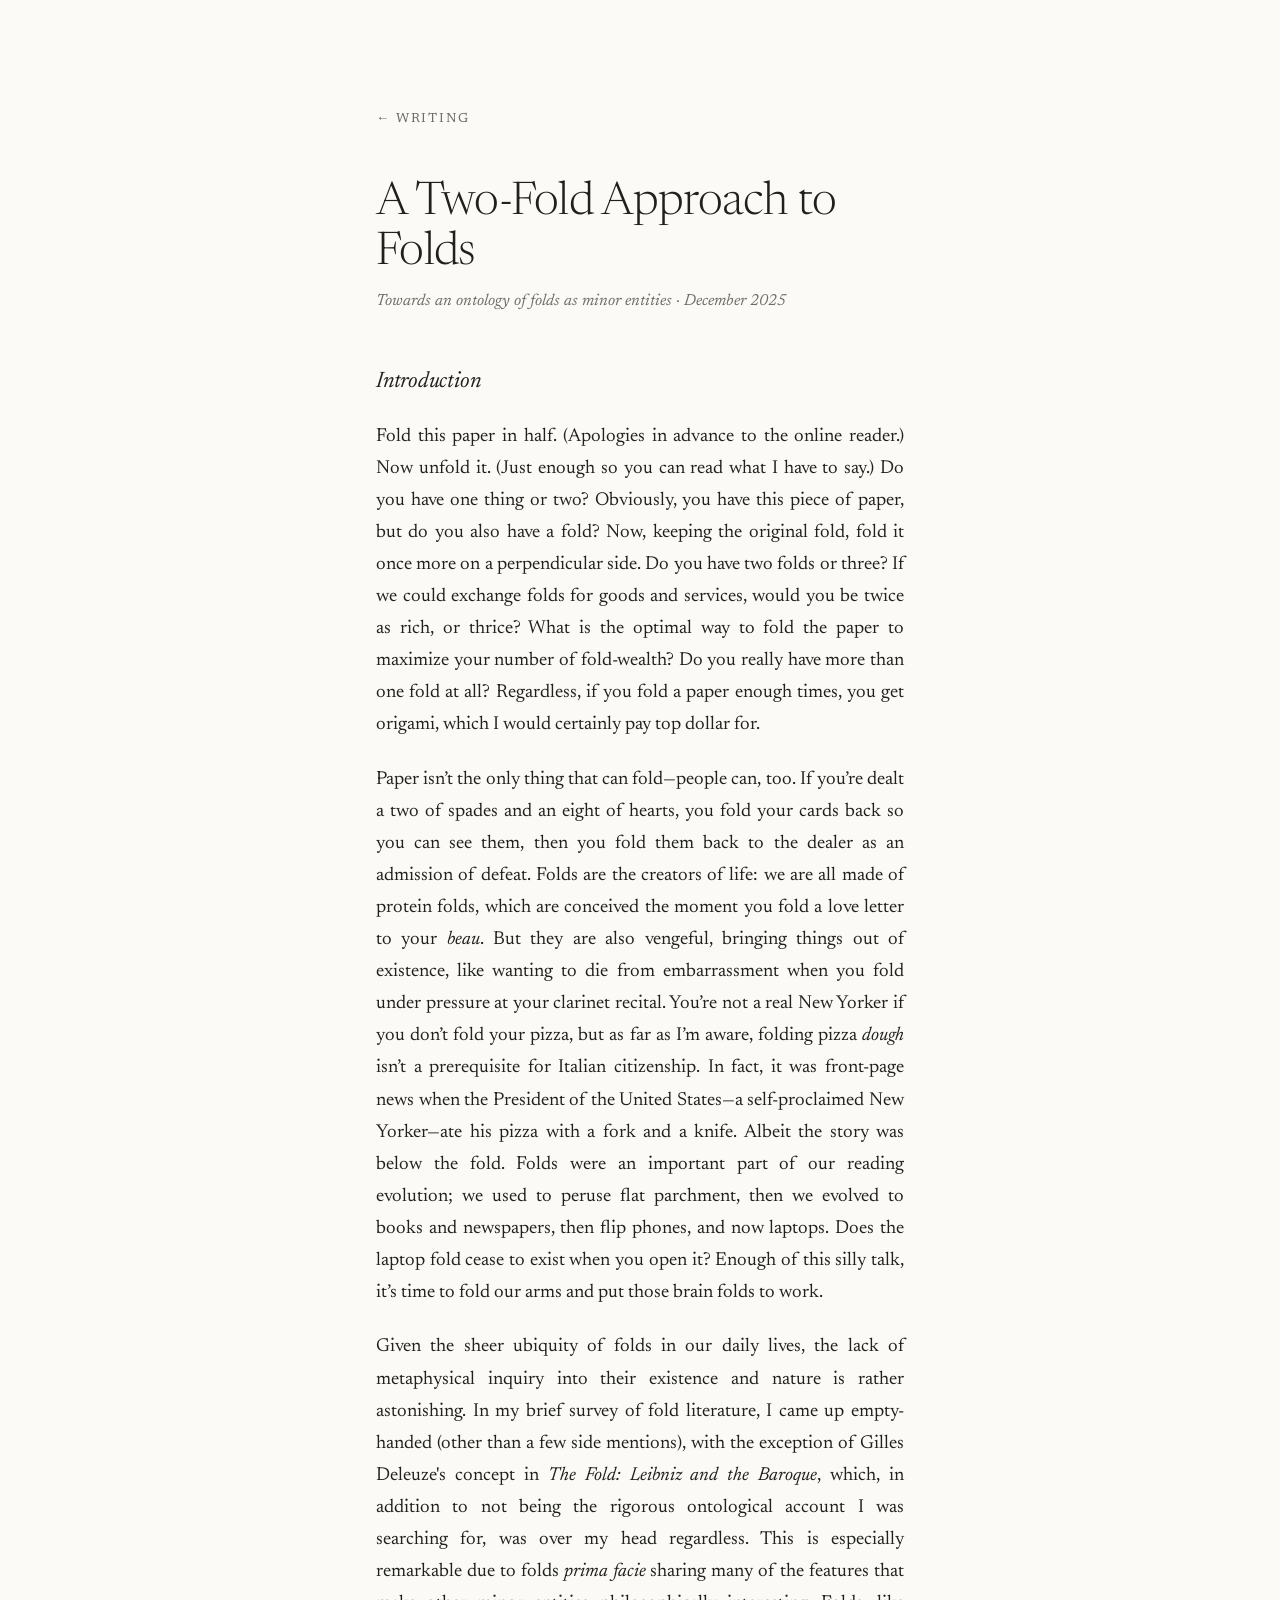
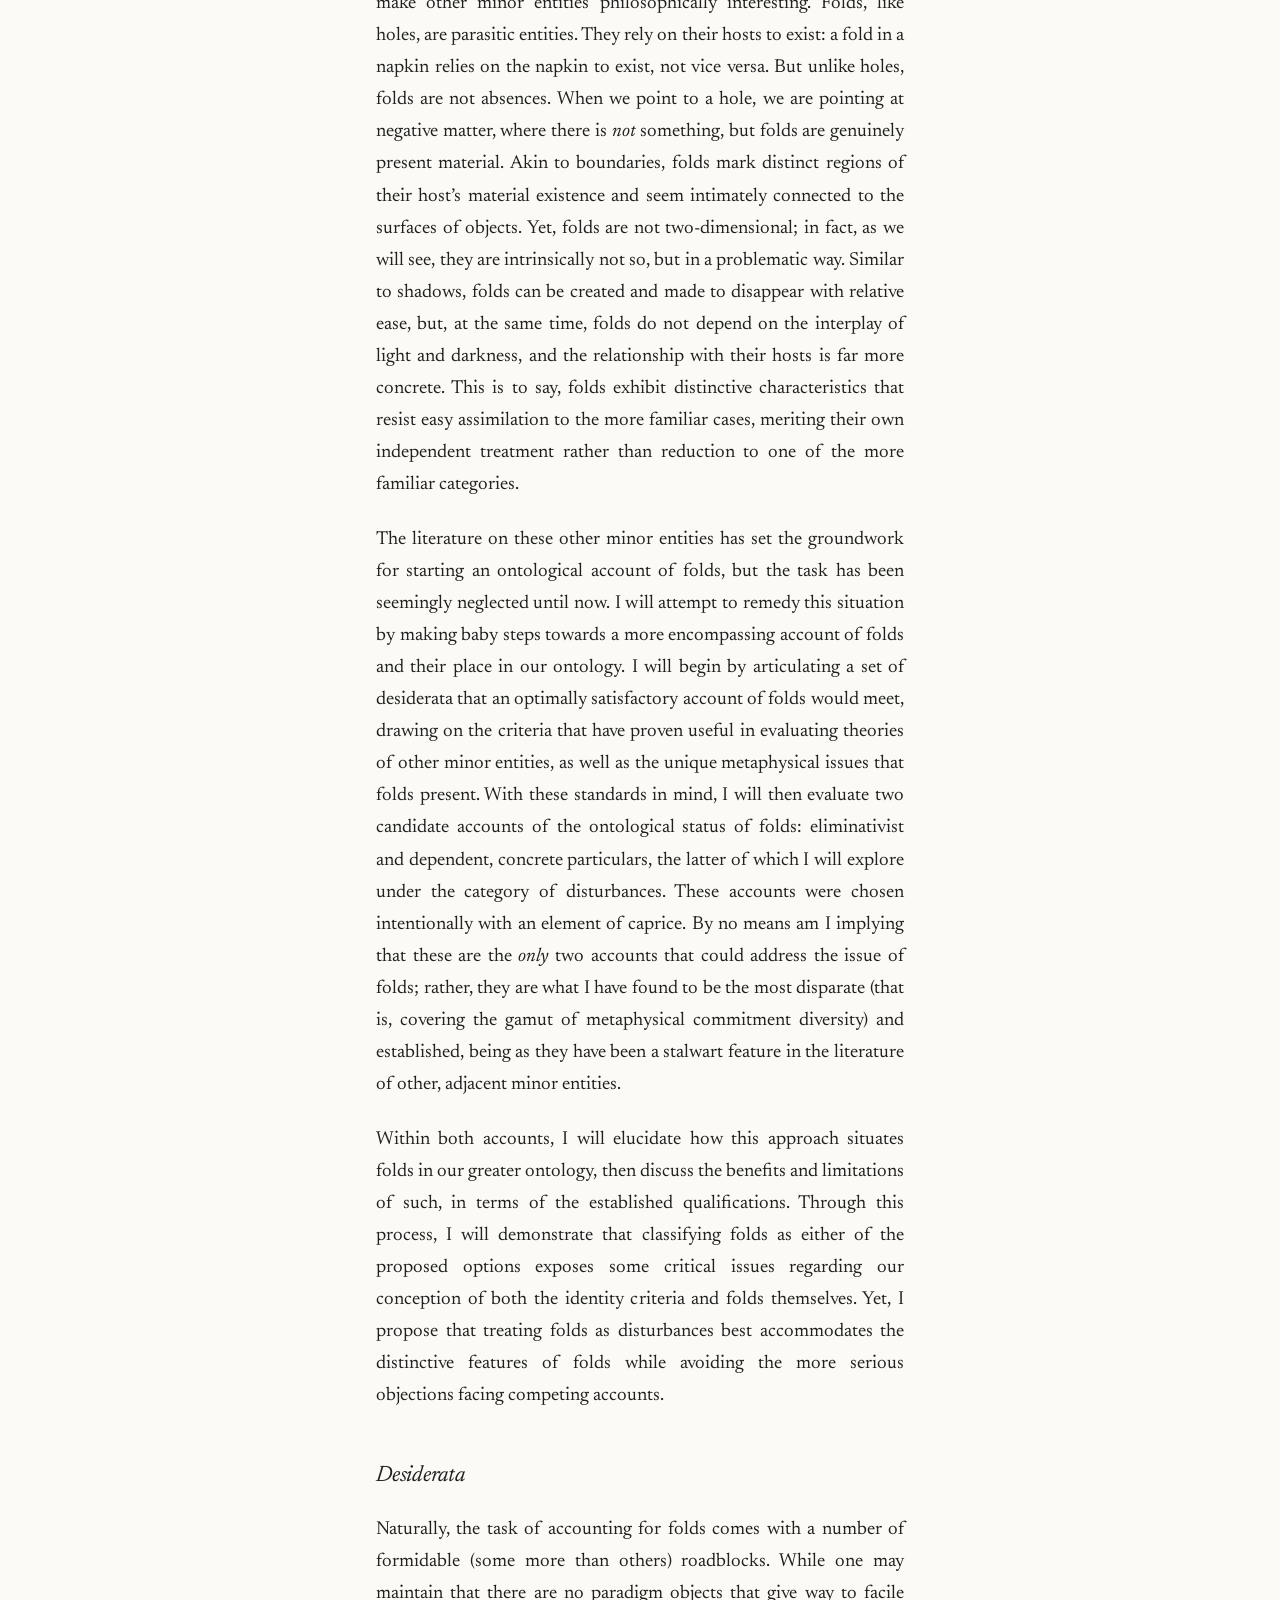
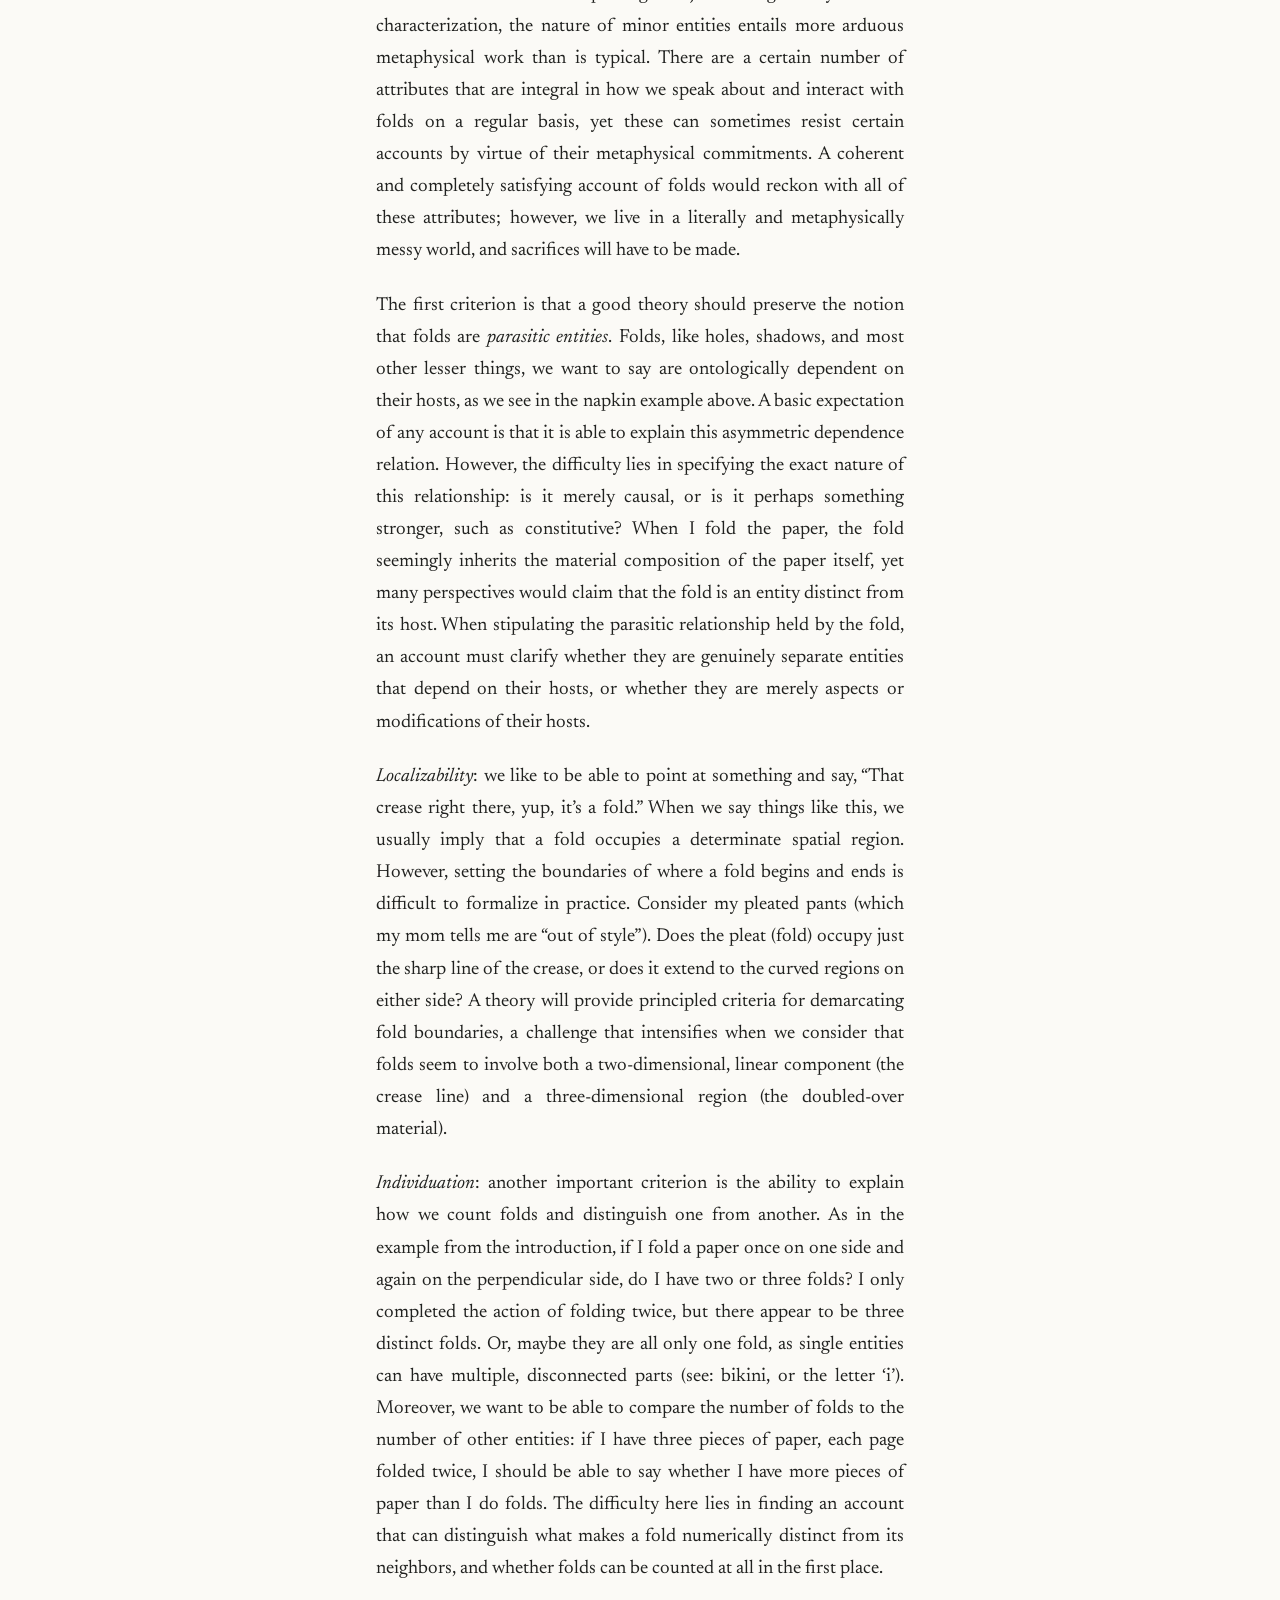
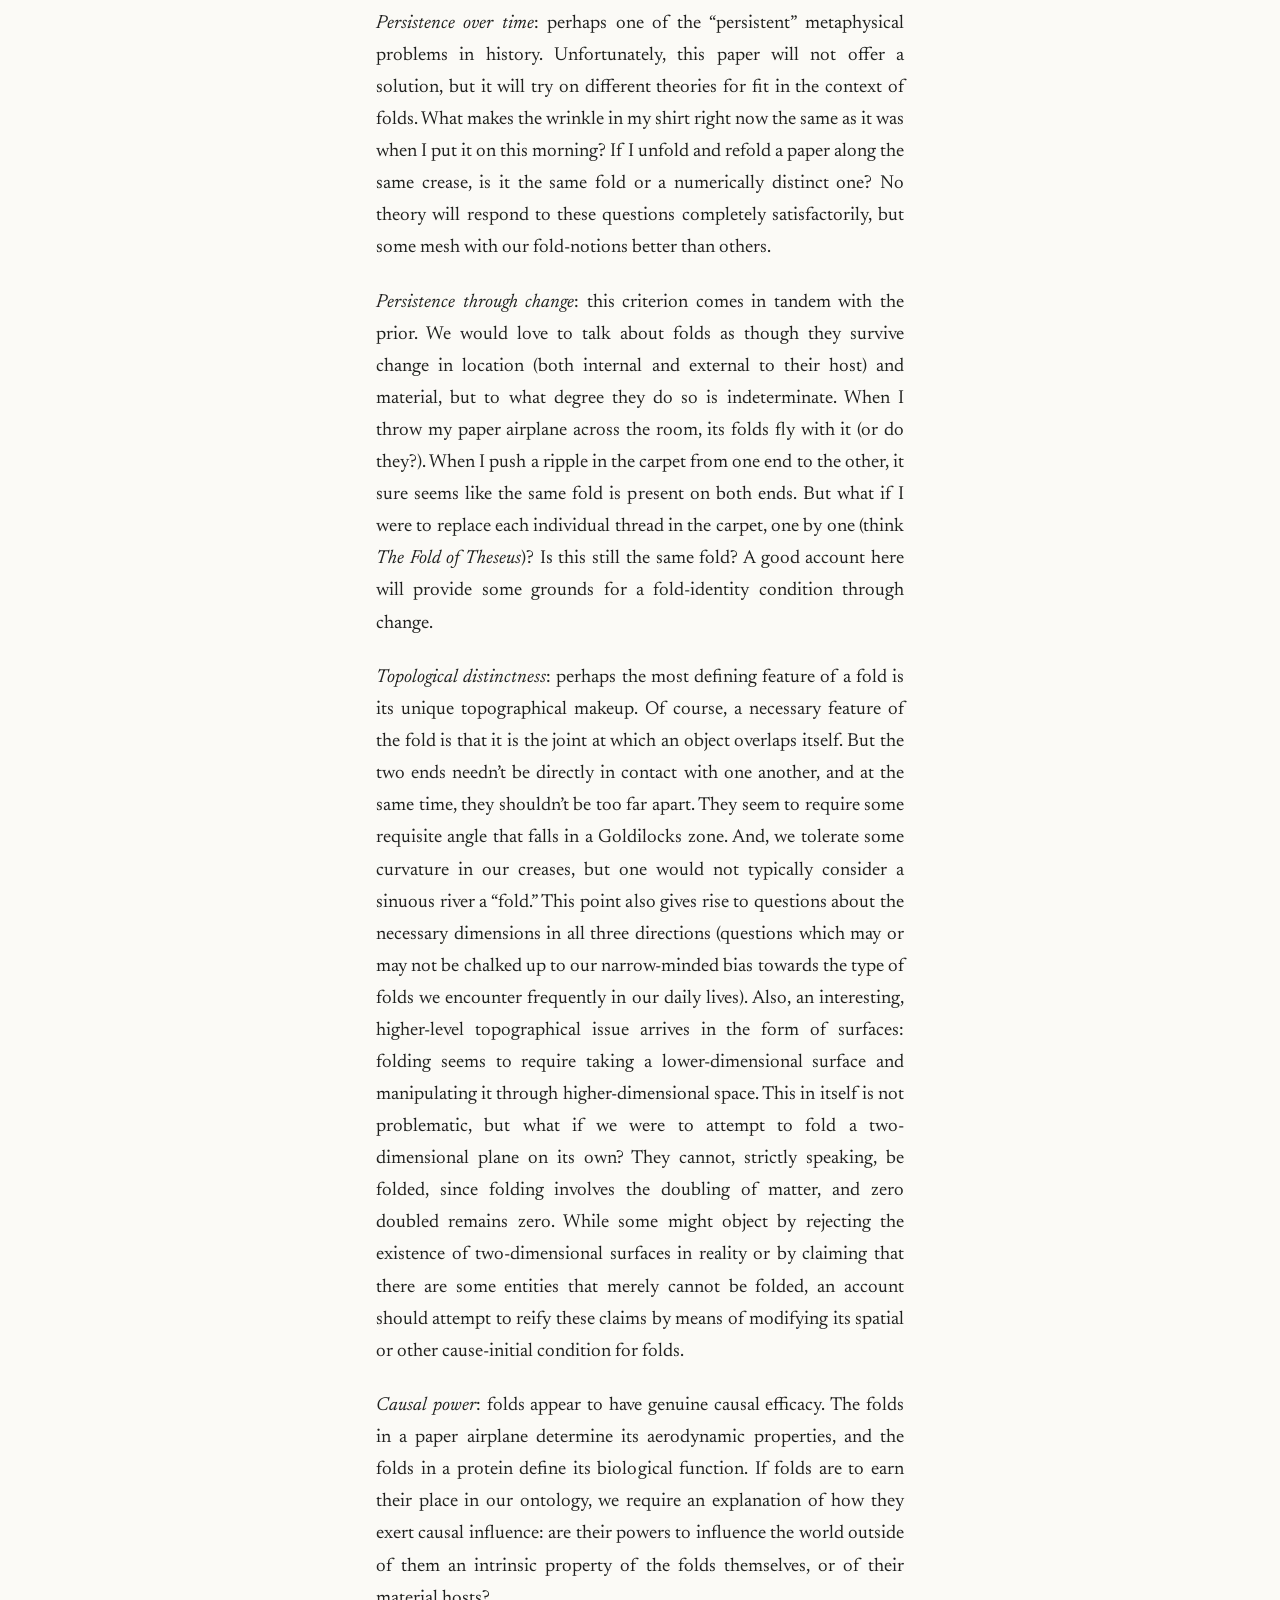
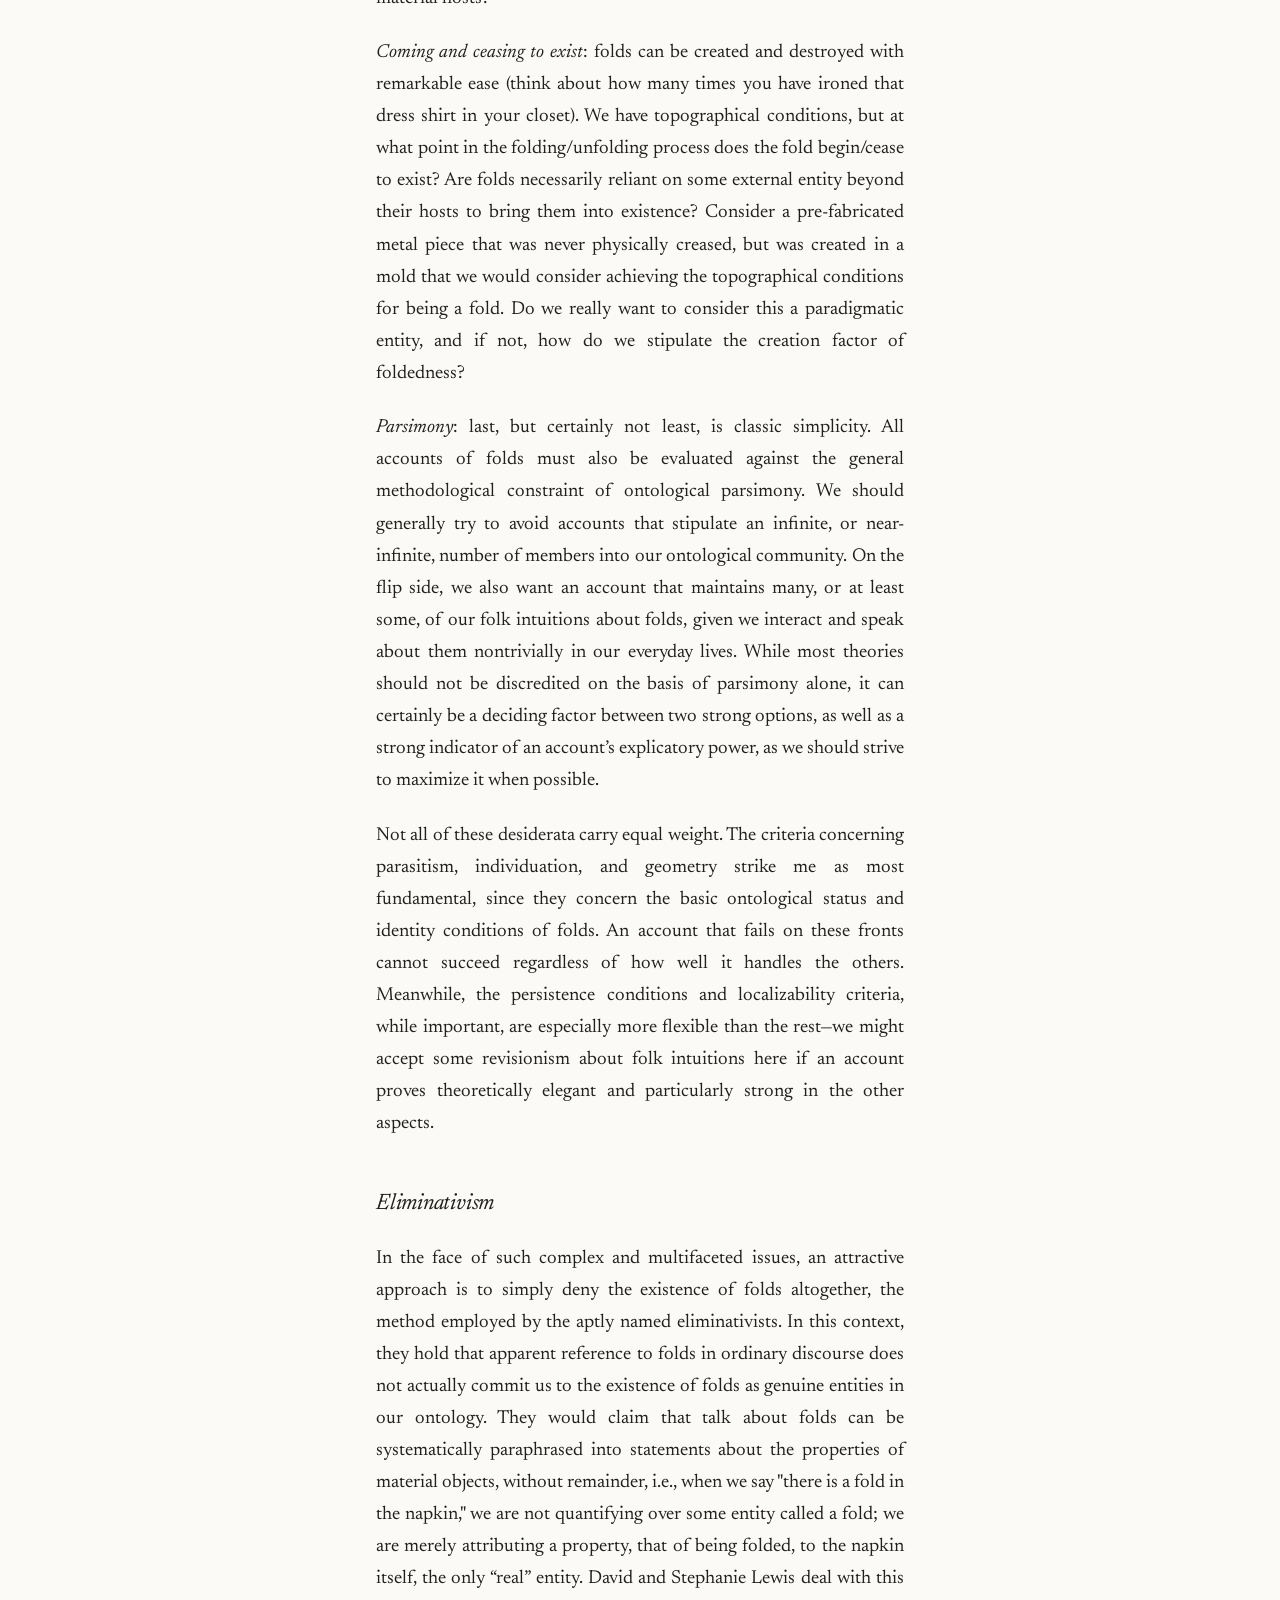
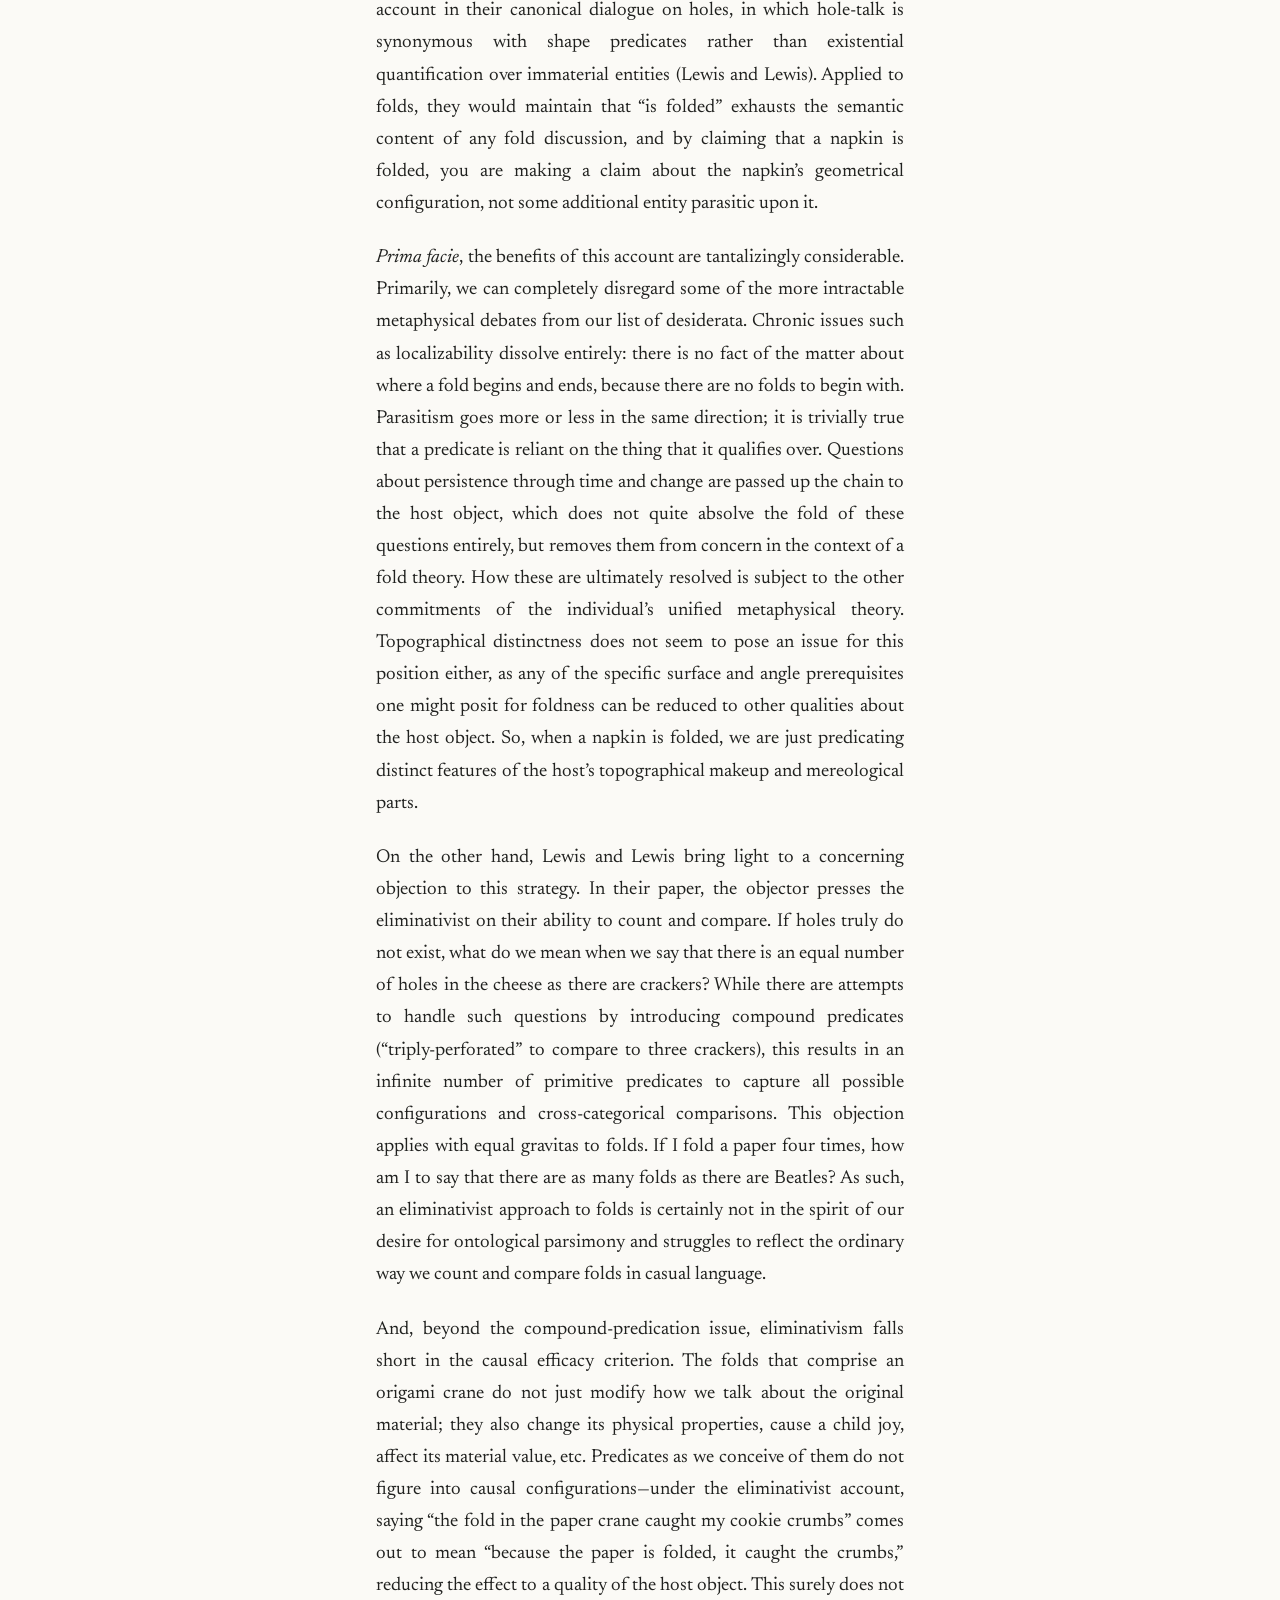
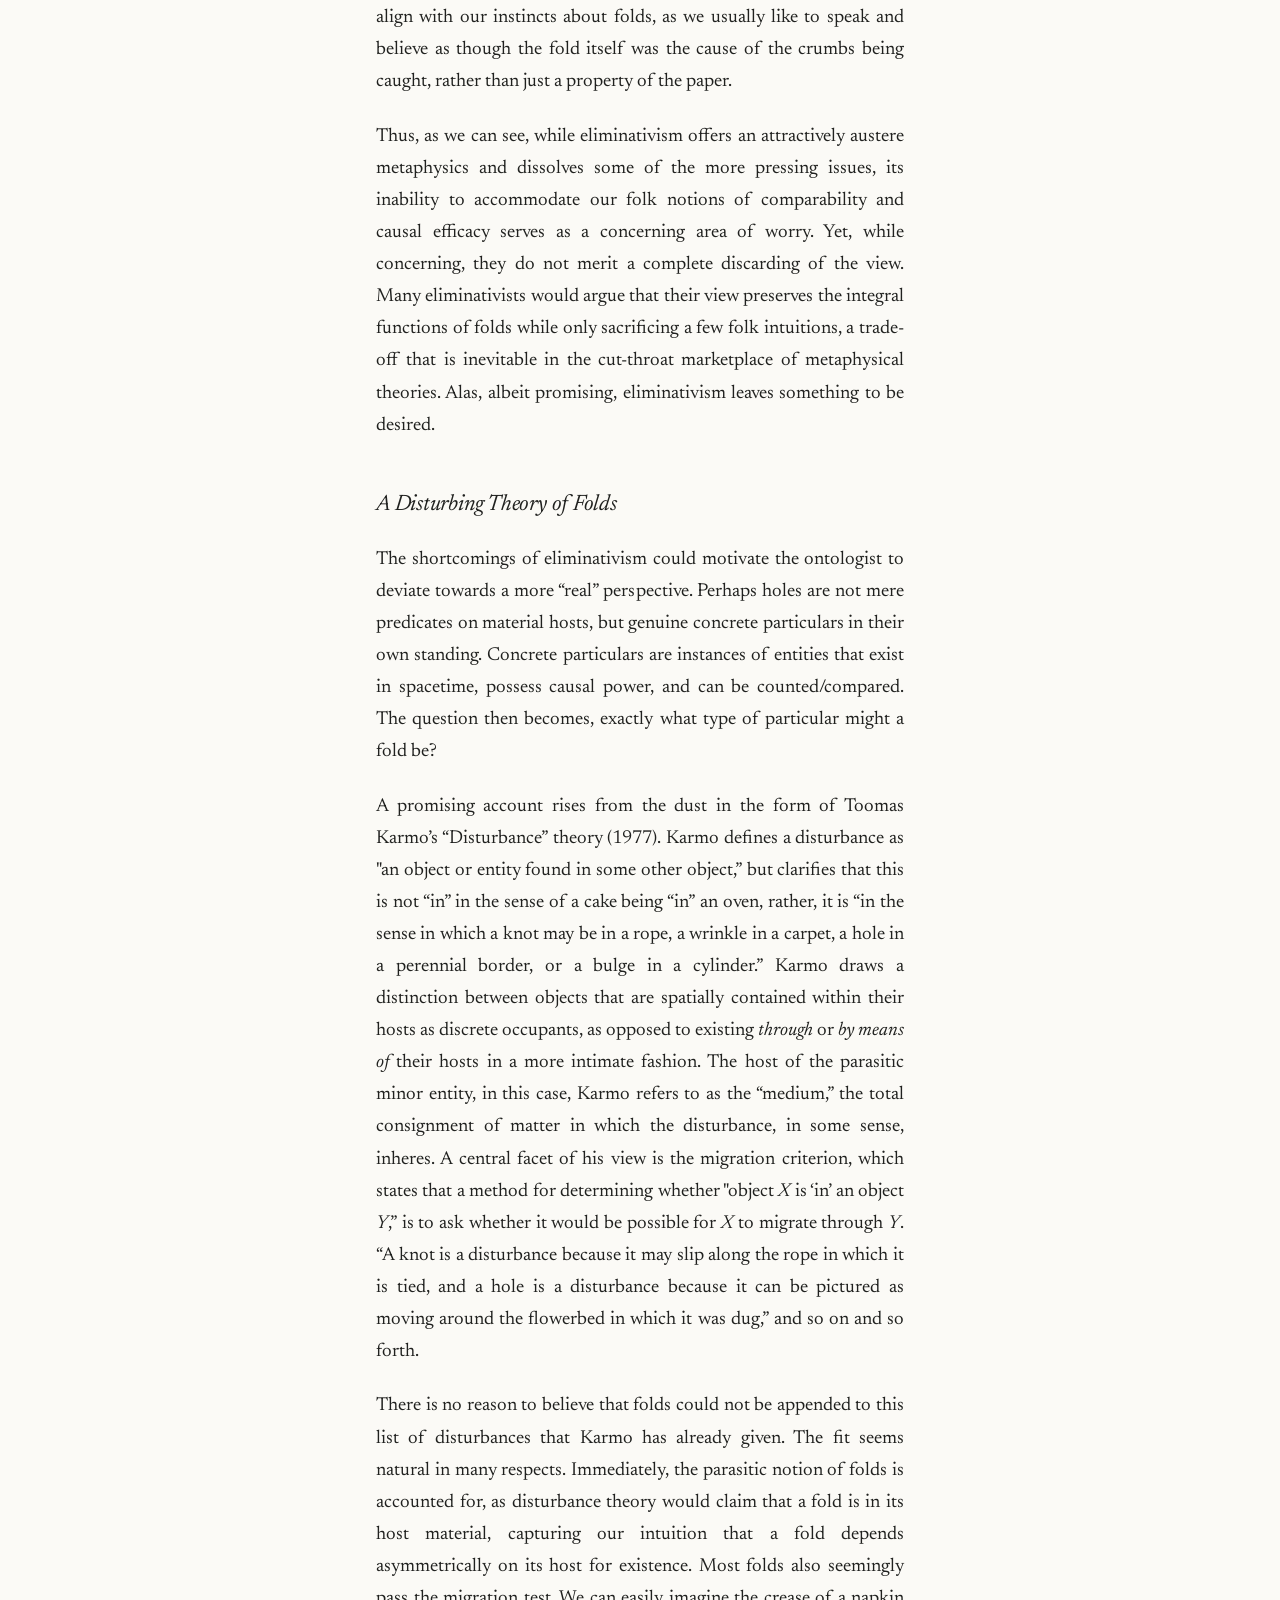
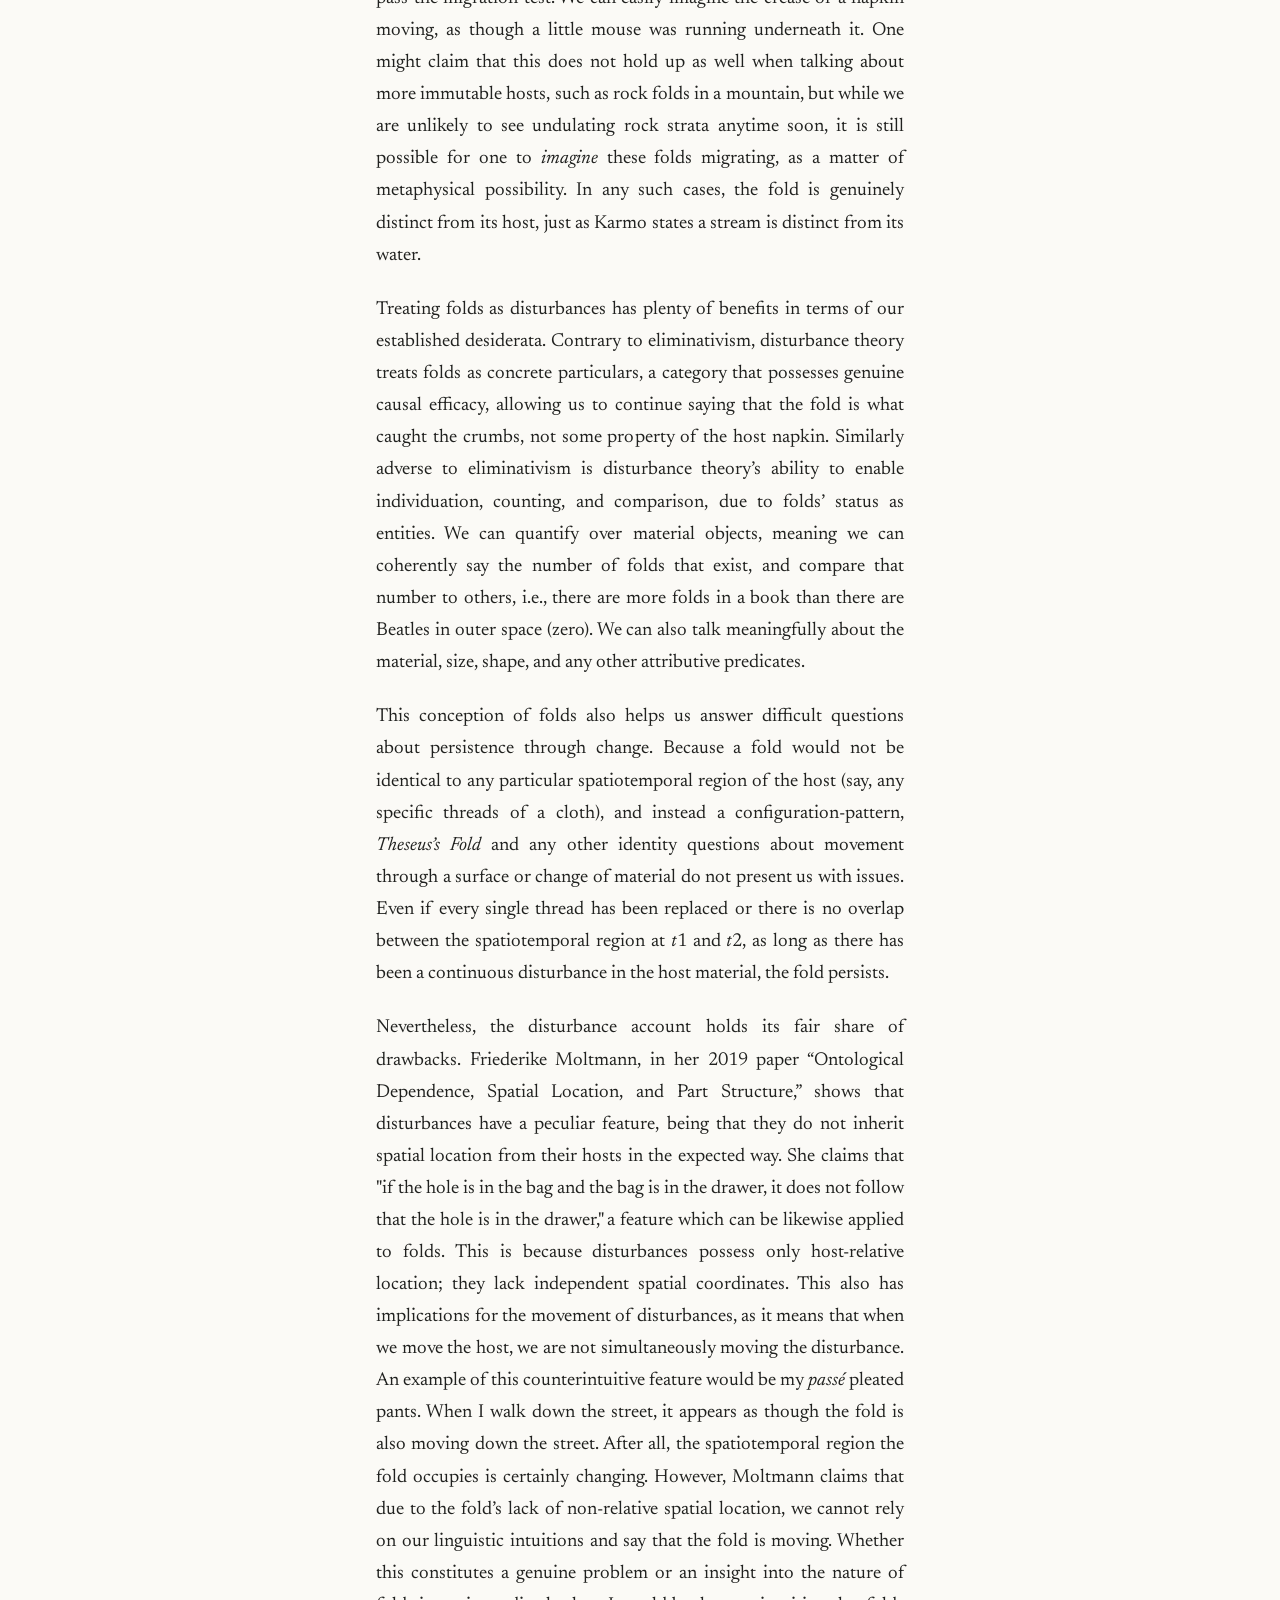
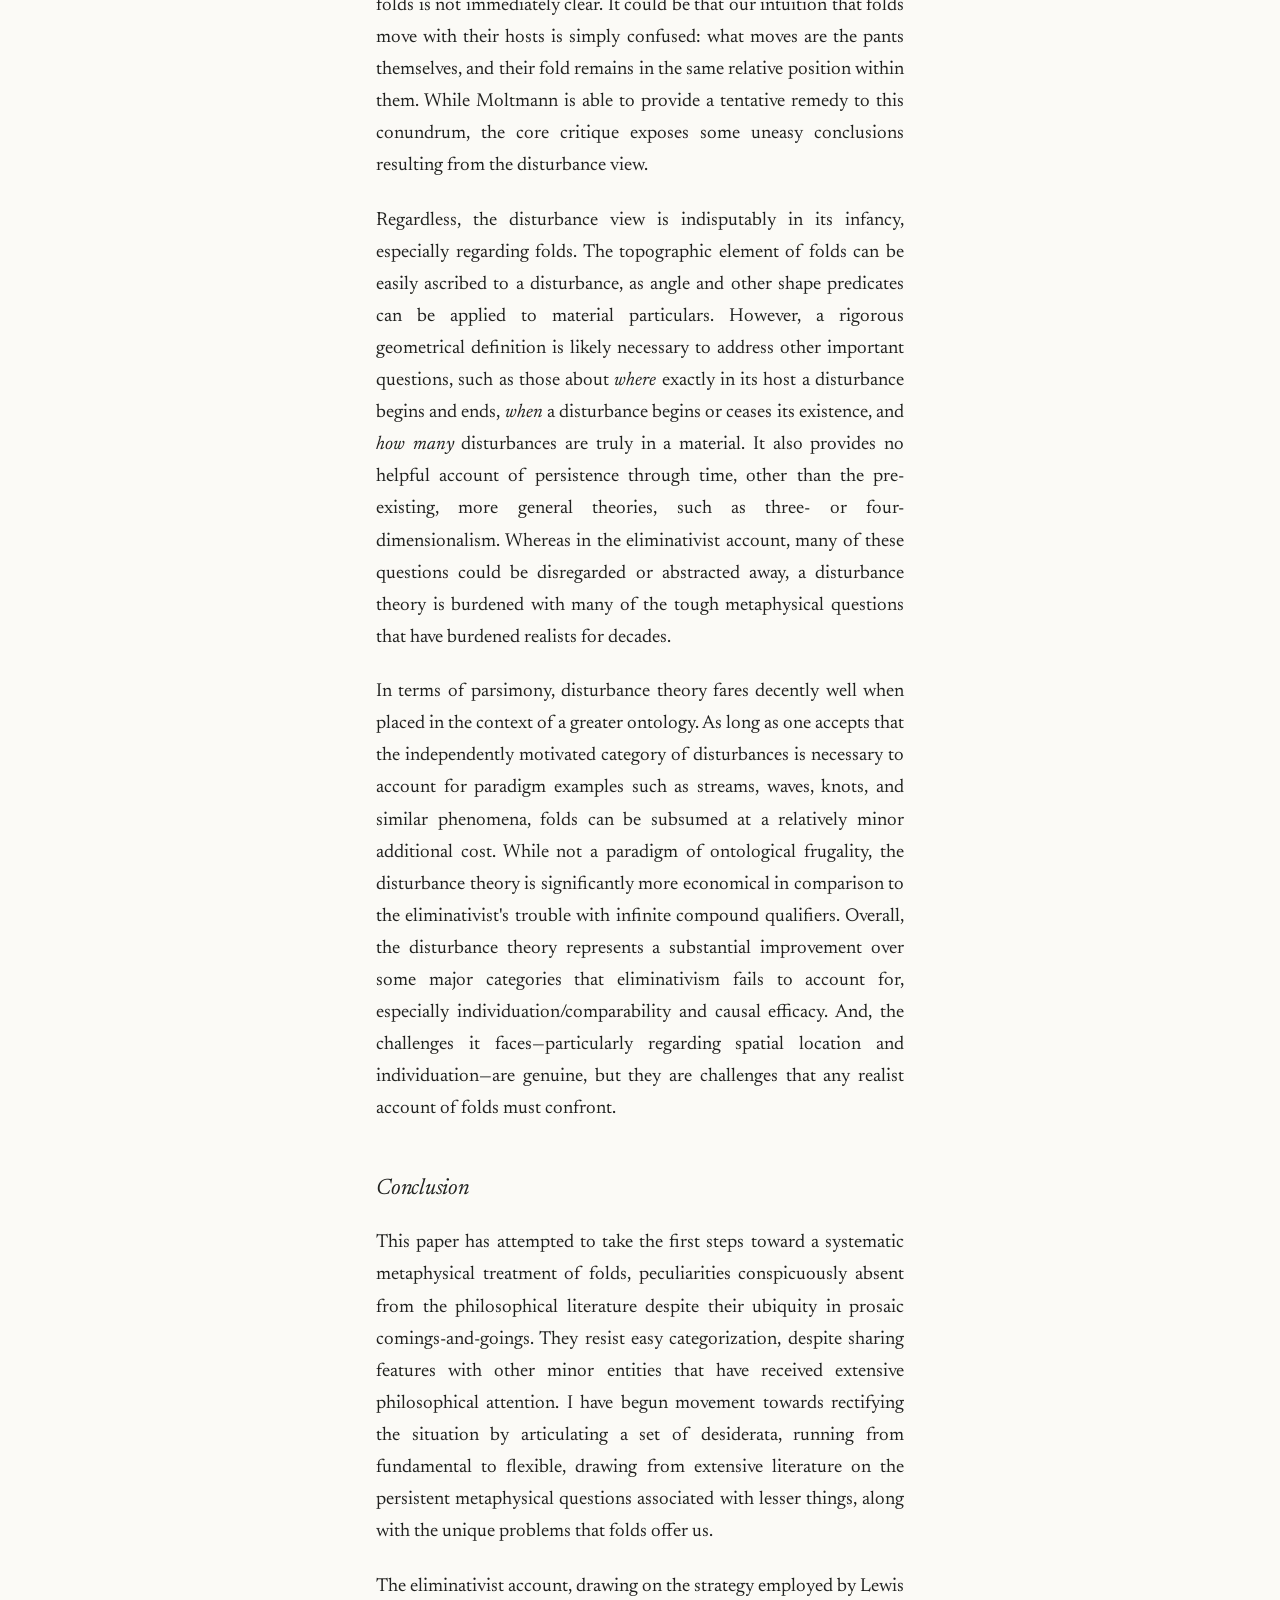
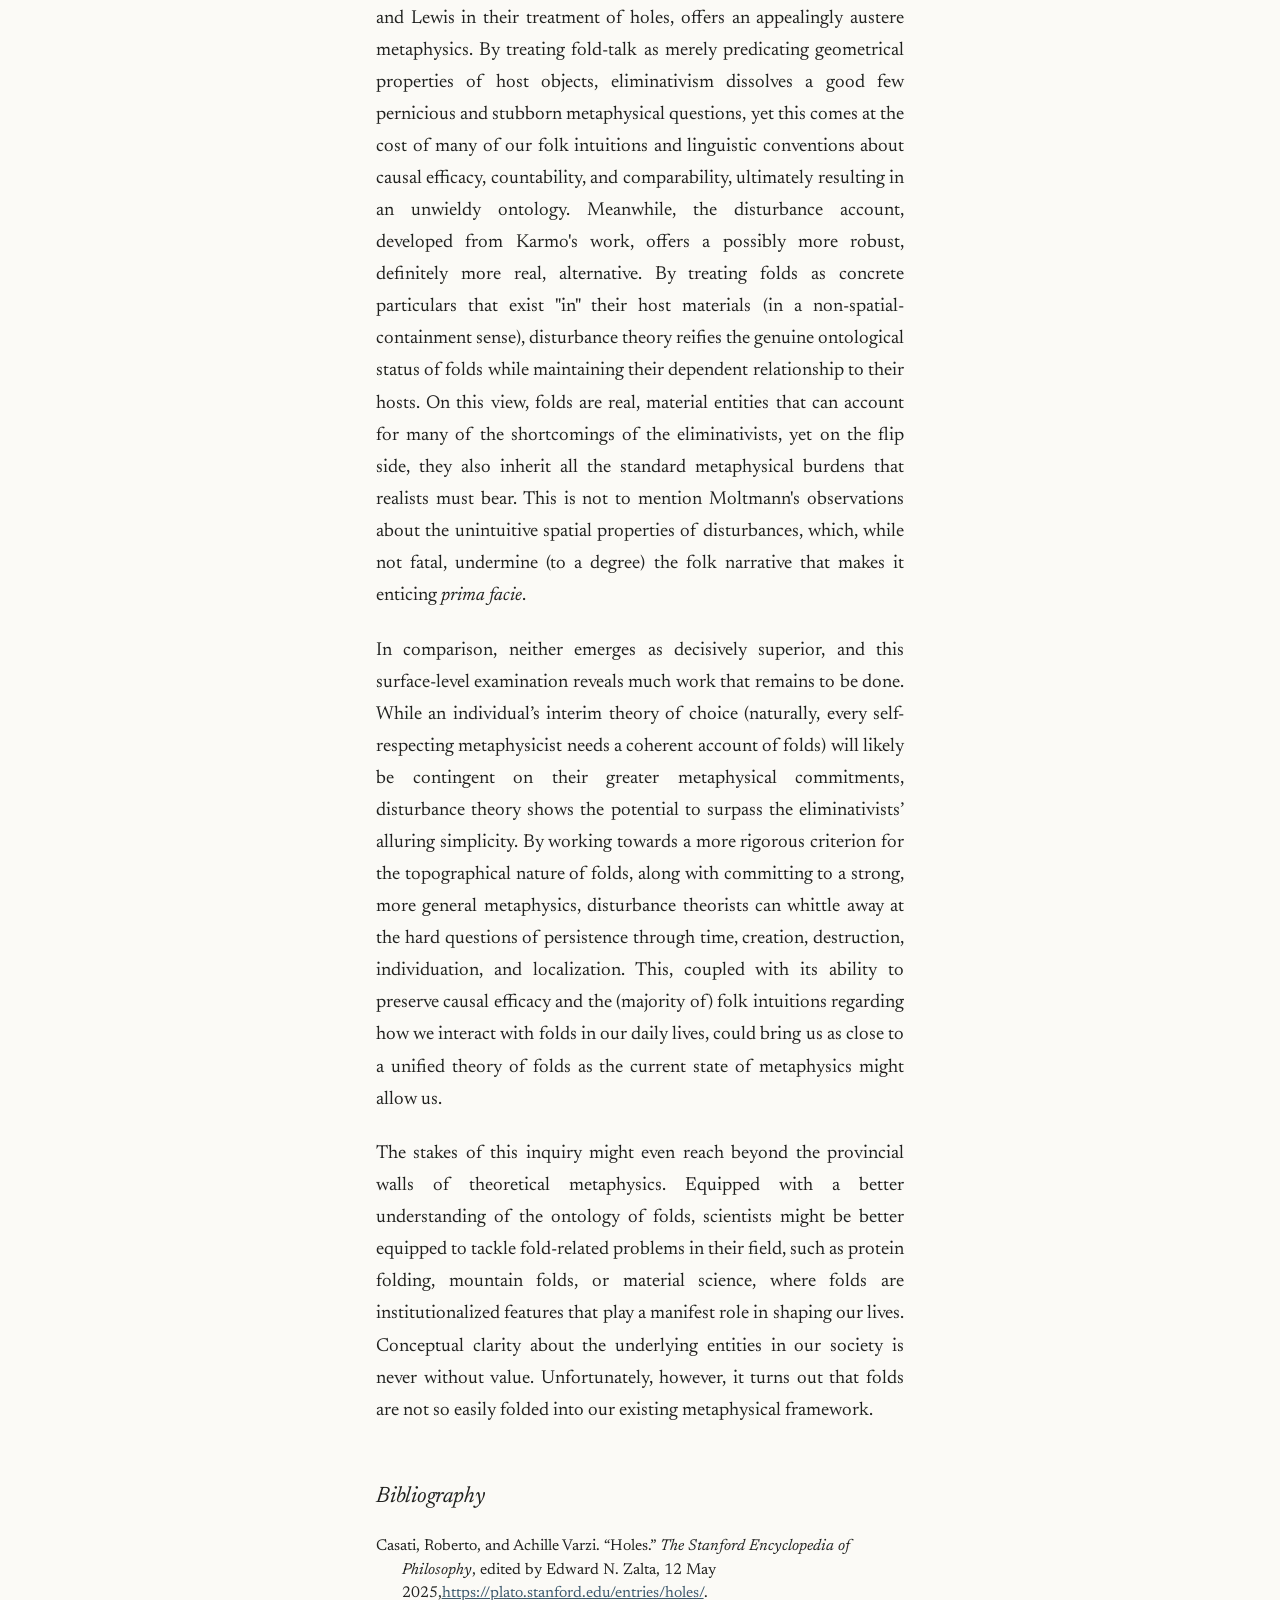
==== a-two-fold-approach-to-folds.html @ c405ac2f "Add five papers to writing page New self-contained pages: A Two-Fold Approach to Folds, No Self No P" ====
<!DOCTYPE html>
<html lang="en">
<head>
  <meta charset="utf-8">
  <meta name="viewport" content="width=device-width, initial-scale=1">

  <title>A Two-Fold Approach to Folds — Elliot Gross</title>
  <meta name="description" content="An essay on the metaphysics of folds by Elliot Gross.">

  <link rel="preconnect" href="https://fonts.googleapis.com">
  <link rel="preconnect" href="https://fonts.gstatic.com" crossorigin>
  <link href="https://fonts.googleapis.com/css2?family=Newsreader:ital,opsz,wght@0,6..72,200..500;1,6..72,200..500&display=swap" rel="stylesheet">

  <style>
    :root {
      --paper:  #FBFAF6;
      --ink:    #20211F;
      --muted:  #6F6C66;
      --rule:   #E5E1D8;
      --accent: #3E5A6E;

      --measure: 33rem;
      --pad: clamp(1.5rem, 5vw, 3rem);
    }

    * { box-sizing: border-box; }
    html { -webkit-text-size-adjust: 100%; }

    body {
      margin: 0;
      background: var(--paper);
      color: var(--ink);
      font-family: "Newsreader", Georgia, "Times New Roman", serif;
      font-optical-sizing: auto;
      line-height: 1.7;
      font-size: 1.18rem;
      -webkit-font-smoothing: antialiased;
      text-rendering: optimizeLegibility;
    }

    .page {
      min-height: 100vh;
      min-height: 100svh;
      display: flex;
      flex-direction: column;
      max-width: calc(var(--measure) + var(--pad) * 2);
      margin: 0 auto;
      padding: clamp(3.5rem, 12vh, 7rem) var(--pad) 2.5rem;
    }

    .back {
      font-size: 0.82rem;
      letter-spacing: 0.14em;
      text-transform: uppercase;
      color: var(--muted);
      text-decoration: none;
      margin: 0 0 3rem;
      display: inline-block;
    }
    .back:hover { color: var(--accent); }
    .back:focus-visible { outline: 2px solid var(--accent); outline-offset: 3px; border-radius: 1px; }

    .title {
      font-size: clamp(2rem, 5.5vw, 2.9rem);
      font-weight: 300;
      letter-spacing: -0.015em;
      line-height: 1.08;
      margin: 0 0 0.6rem;
    }
    .meta {
      color: var(--muted);
      font-style: italic;
      font-size: 1rem;
      margin: 0 0 3rem;
    }

    /* the prose itself */
    .prose p {
      margin: 0 0 1.4rem;
      text-align: justify;
      hyphens: auto;
    }

    /* section headings */
    .prose .section {
      font-size: 1.4rem;
      font-weight: 400;
      font-style: italic;
      letter-spacing: -0.01em;
      margin: 2.8rem 0 1.2rem;
    }
    .prose .section:first-child { margin-top: 0; }

    .prose .refs-head { margin-top: 3.2rem; }

    /* bibliography entries — hanging indent, smaller */
    .prose .ref {
      font-size: 0.98rem;
      line-height: 1.5;
      padding-left: 1.6rem;
      text-indent: -1.6rem;
      text-align: left;
      margin: 0 0 0.8rem;
      color: var(--ink);
    }

    .prose em { font-style: italic; }
    .prose strong { font-weight: 600; }
    .prose a { color: var(--accent); word-break: break-word; }

    footer {
      margin-top: auto;
      padding-top: 4rem;
      font-size: 0.82rem;
      letter-spacing: 0.04em;
      color: var(--muted);
    }

    .reveal {
      opacity: 0;
      transform: translateY(0.6rem);
      animation: rise 0.7s cubic-bezier(0.2, 0.65, 0.3, 1) forwards;
    }
    .reveal:nth-child(1) { animation-delay: 0.05s; }
    .reveal:nth-child(2) { animation-delay: 0.16s; }
    .reveal:nth-child(3) { animation-delay: 0.27s; }
    .reveal:nth-child(4) { animation-delay: 0.38s; }

    @keyframes rise { to { opacity: 1; transform: none; } }

    @media (prefers-reduced-motion: reduce) {
      .reveal { animation: none; opacity: 1; transform: none; }
    }
  </style>
</head>
<body>
  <main class="page">

    <a class="back reveal" href="writing.html">&larr; Writing</a>

    <h1 class="title reveal">A Two-Fold Approach to Folds</h1>

    <p class="meta reveal">Towards an ontology of folds as minor entities &middot; December 2025</p>

    <article class="prose reveal">

      <h2 class="section">Introduction</h2>
      <p>Fold this paper in half. (Apologies in advance to the online reader.) Now unfold it. (Just enough so you can read what I have to say.) Do you have one thing or two? Obviously, you have this piece of paper, but do you also have a fold? Now, keeping the original fold, fold it once more on a perpendicular side. Do you have two folds or three? If we could exchange folds for goods and services, would you be twice as rich, or thrice? What is the optimal way to fold the paper to maximize your number of fold-wealth? Do you really have more than one fold at all? Regardless, if you fold a paper enough times, you get origami, which I would certainly pay top dollar for.</p>
      <p>Paper isn&rsquo;t the only thing that can fold&mdash;people can, too. If you&rsquo;re dealt a two of spades and an eight of hearts, you fold your cards back so you can see them, then you fold them back to the dealer as an admission of defeat. Folds are the creators of life: we are all made of protein folds, which are conceived the moment you fold a love letter to your <em>beau</em>. But they are also vengeful, bringing things out of existence, like wanting to die from embarrassment when you fold under pressure at your clarinet recital. You&rsquo;re not a real New Yorker if you don&rsquo;t fold your pizza, but as far as I&rsquo;m aware, folding pizza <em>dough</em> isn&rsquo;t a prerequisite for Italian citizenship. In fact, it was front-page news when the President of the United States&mdash;a self-proclaimed New Yorker&mdash;ate his pizza with a fork and a knife. Albeit the story was below the fold. Folds were an important part of our reading evolution; we used to peruse flat parchment, then we evolved to books and newspapers, then flip phones, and now laptops. Does the laptop fold cease to exist when you open it? Enough of this silly talk, it&rsquo;s time to fold our arms and put those brain folds to work.</p>
      <p>Given the sheer ubiquity of folds in our daily lives, the lack of metaphysical inquiry into their existence and nature is rather astonishing. In my brief survey of fold literature, I came up empty-handed (other than a few side mentions), with the exception of Gilles Deleuze&#39;s concept in <em>The Fold: Leibniz and the Baroque</em>, which, in addition to not being the rigorous ontological account I was searching for, was over my head regardless. This is especially remarkable due to folds <em>prima facie</em> sharing many of the features that make other minor entities philosophically interesting. Folds, like holes, are parasitic entities. They rely on their hosts to exist: a fold in a napkin relies on the napkin to exist, not vice versa. But unlike holes, folds are not absences. When we point to a hole, we are pointing at negative matter, where there is <em>not</em> something, but folds are genuinely present material. Akin to boundaries, folds mark distinct regions of their host&rsquo;s material existence and seem intimately connected to the surfaces of objects. Yet, folds are not two-dimensional; in fact, as we will see, they are intrinsically not so, but in a problematic way. Similar to shadows, folds can be created and made to disappear with relative ease, but, at the same time, folds do not depend on the interplay of light and darkness, and the relationship with their hosts is far more concrete. This is to say, folds exhibit distinctive characteristics that resist easy assimilation to the more familiar cases, meriting their own independent treatment rather than reduction to one of the more familiar categories.</p>
      <p>The literature on these other minor entities has set the groundwork for starting an ontological account of folds, but the task has been seemingly neglected until now. I will attempt to remedy this situation by making baby steps towards a more encompassing account of folds and their place in our ontology. I will begin by articulating a set of desiderata that an optimally satisfactory account of folds would meet, drawing on the criteria that have proven useful in evaluating theories of other minor entities, as well as the unique metaphysical issues that folds present. With these standards in mind, I will then evaluate two candidate accounts of the ontological status of folds: eliminativist and dependent, concrete particulars, the latter of which I will explore under the category of disturbances. These accounts were chosen intentionally with an element of caprice. By no means am I implying that these are the <em>only </em>two accounts that could address the issue of folds; rather, they are what I have found to be the most disparate (that is, covering the gamut of metaphysical commitment diversity) and established, being as they have been a stalwart feature in the literature of other, adjacent minor entities.</p>
      <p>Within both accounts, I will elucidate how this approach situates folds in our greater ontology, then discuss the benefits and limitations of such, in terms of the established qualifications. Through this process, I will demonstrate that classifying folds as either of the proposed options exposes some critical issues regarding our conception of both the identity criteria and folds themselves. Yet, I propose that treating folds as disturbances best accommodates the distinctive features of folds while avoiding the more serious objections facing competing accounts.</p>

      <h2 class="section">Desiderata</h2>
      <p>Naturally, the task of accounting for folds comes with a number of formidable (some more than others) roadblocks. While one may maintain that there are no paradigm objects that give way to facile characterization, the nature of minor entities entails more arduous metaphysical work than is typical. There are a certain number of attributes that are integral in how we speak about and interact with folds on a regular basis, yet these can sometimes resist certain accounts by virtue of their metaphysical commitments. A coherent and completely satisfying account of folds would reckon with all of these attributes; however, we live in a literally and metaphysically messy world, and sacrifices will have to be made.</p>
      <p>The first criterion is that a good theory should preserve the notion that folds are <em>parasitic entities</em>. Folds, like holes, shadows, and most other lesser things, we want to say are ontologically dependent on their hosts, as we see in the napkin example above. A basic expectation of any account is that it is able to explain this asymmetric dependence relation. However, the difficulty lies in specifying the exact nature of this relationship: is it merely causal, or is it perhaps something stronger, such as constitutive? When I fold the paper, the fold seemingly inherits the material composition of the paper itself, yet many perspectives would claim that the fold is an entity distinct from its host. When stipulating the parasitic relationship held by the fold, an account must clarify whether they are genuinely separate entities that depend on their hosts, or whether they are merely aspects or modifications of their hosts.</p>
      <p><em>Localizability</em>: we like to be able to point at something and say, &ldquo;That crease right there, yup, it&rsquo;s a fold.&rdquo; When we say things like this, we usually imply that a fold occupies a determinate spatial region. However, setting the boundaries of where a fold begins and ends is difficult to formalize in practice. Consider my pleated pants (which my mom tells me are &ldquo;out of style&rdquo;). Does the pleat (fold) occupy just the sharp line of the crease, or does it extend to the curved regions on either side? A theory will provide principled criteria for demarcating fold boundaries, a challenge that intensifies when we consider that folds seem to involve both a two-dimensional, linear component (the crease line) and a three-dimensional region (the doubled-over material).</p>
      <p><em>Individuation</em>: another important criterion is the ability to explain how we count folds and distinguish one from another. As in the example from the introduction, if I fold a paper once on one side and again on the perpendicular side, do I have two or three folds? I only completed the action of folding twice, but there appear to be three distinct folds. Or, maybe they are all only one fold, as single entities can have multiple, disconnected parts (see: bikini, or the letter &lsquo;i&rsquo;). Moreover, we want to be able to compare the number of folds to the number of other entities: if I have three pieces of paper, each page folded twice, I should be able to say whether I have more pieces of paper than I do folds. The difficulty here lies in finding an account that can distinguish what makes a fold numerically distinct from its neighbors, and whether folds can be counted at all in the first place.</p>
      <p><em>Persistence over time</em>: perhaps one of the &ldquo;persistent&rdquo; metaphysical problems in history. Unfortunately, this paper will not offer a solution, but it will try on different theories for fit in the context of folds. What makes the wrinkle in my shirt right now the same as it was when I put it on this morning? If I unfold and refold a paper along the same crease, is it the same fold or a numerically distinct one? No theory will respond to these questions completely satisfactorily, but some mesh with our fold-notions better than others.</p>
      <p><em>Persistence through change</em>: this criterion comes in tandem with the prior. We would love to talk about folds as though they survive change in location (both internal and external to their host) and material, but to what degree they do so is indeterminate. When I throw my paper airplane across the room, its folds fly with it (or do they?). When I push a ripple in the carpet from one end to the other, it sure seems like the same fold is present on both ends. But what if I were to replace each individual thread in the carpet, one by one (think <em>The Fold of Theseus</em>)? Is this still the same fold? A good account here will provide some grounds for a fold-identity condition through change.</p>
      <p><em>Topological distinctness</em>: perhaps the most defining feature of a fold is its unique topographical makeup. Of course, a necessary feature of the fold is that it is the joint at which an object overlaps itself. But the two ends needn&rsquo;t be directly in contact with one another, and at the same time, they shouldn&rsquo;t be too far apart. They seem to require some requisite angle that falls in a Goldilocks zone. And, we tolerate some curvature in our creases, but one would not typically consider a sinuous river a &ldquo;fold.&rdquo; This point also gives rise to questions about the necessary dimensions in all three directions (questions which may or may not be chalked up to our narrow-minded bias towards the type of folds we encounter frequently in our daily lives). Also, an interesting, higher-level topographical issue arrives in the form of surfaces: folding seems to require taking a lower-dimensional surface and manipulating it through higher-dimensional space. This in itself is not problematic, but what if we were to attempt to fold a two-dimensional plane on its own? They cannot, strictly speaking, be folded, since folding involves the doubling of matter, and zero doubled remains zero. While some might object by rejecting the existence of two-dimensional surfaces in reality or by claiming that there are some entities that merely cannot be folded, an account should attempt to reify these claims by means of modifying its spatial or other cause-initial condition for folds.</p>
      <p><em>Causal power</em>: folds appear to have genuine causal efficacy. The folds in a paper airplane determine its aerodynamic properties, and the folds in a protein define its biological function. If folds are to earn their place in our ontology, we require an explanation of how they exert causal influence: are their powers to influence the world outside of them an intrinsic property of the folds themselves, or of their material hosts?</p>
      <p><em>Coming and ceasing to exist</em>: folds can be created and destroyed with remarkable ease (think about how many times you have ironed that dress shirt in your closet). We have topographical conditions, but at what point in the folding/unfolding process does the fold begin/cease to exist? Are folds necessarily reliant on some external entity beyond their hosts to bring them into existence? Consider a pre-fabricated metal piece that was never physically creased, but was created in a mold that we would consider achieving the topographical conditions for being a fold. Do we really want to consider this a paradigmatic entity, and if not, how do we stipulate the creation factor of foldedness?</p>
      <p><em>Parsimony</em>: last, but certainly not least, is classic simplicity. All accounts of folds must also be evaluated against the general methodological constraint of ontological parsimony. We should generally try to avoid accounts that stipulate an infinite, or near-infinite, number of members into our ontological community. On the flip side, we also want an account that maintains many, or at least some, of our folk intuitions about folds, given we interact and speak about them nontrivially in our everyday lives. While most theories should not be discredited on the basis of parsimony alone, it can certainly be a deciding factor between two strong options, as well as a strong indicator of an account&rsquo;s explicatory power, as we should strive to maximize it when possible.</p>
      <p>Not all of these desiderata carry equal weight. The criteria concerning parasitism, individuation, and geometry strike me as most fundamental, since they concern the basic ontological status and identity conditions of folds. An account that fails on these fronts cannot succeed regardless of how well it handles the others. Meanwhile, the persistence conditions and localizability criteria, while important, are especially more flexible than the rest&mdash;we might accept some revisionism about folk intuitions here if an account proves theoretically elegant and particularly strong in the other aspects.</p>

      <h2 class="section">Eliminativism</h2>
      <p>In the face of such complex and multifaceted issues, an attractive approach is to simply deny the existence of folds altogether, the method employed by the aptly named eliminativists. In this context, they hold that apparent reference to folds in ordinary discourse does not actually commit us to the existence of folds as genuine entities in our ontology. They would claim that talk about folds can be systematically paraphrased into statements about the properties of material objects, without remainder, i.e., when we say &quot;there is a fold in the napkin,&quot; we are not quantifying over some entity called a fold; we are merely attributing a property, that of being folded, to the napkin itself, the only &ldquo;real&rdquo; entity. David and Stephanie Lewis deal with this account in their canonical dialogue on holes, in which hole-talk is synonymous with shape predicates rather than existential quantification over immaterial entities (Lewis and Lewis). Applied to folds, they would maintain that &ldquo;is folded&rdquo; exhausts the semantic content of any fold discussion, and by claiming that a napkin is folded, you are making a claim about the napkin&rsquo;s geometrical configuration, not some additional entity parasitic upon it.</p>
      <p><em>Prima facie</em>, the benefits of this account are tantalizingly considerable. Primarily, we can completely disregard some of the more intractable metaphysical debates from our list of desiderata. Chronic issues such as localizability dissolve entirely: there is no fact of the matter about where a fold begins and ends, because there are no folds to begin with. Parasitism goes more or less in the same direction; it is trivially true that a predicate is reliant on the thing that it qualifies over. Questions about persistence through time and change are passed up the chain to the host object, which does not quite absolve the fold of these questions entirely, but removes them from concern in the context of a fold theory. How these are ultimately resolved is subject to the other commitments of the individual&rsquo;s unified metaphysical theory. Topographical distinctness does not seem to pose an issue for this position either, as any of the specific surface and angle prerequisites one might posit for foldness can be reduced to other qualities about the host object. So, when a napkin is folded, we are just predicating distinct features of the host&rsquo;s topographical makeup and mereological parts.</p>
      <p>On the other hand, Lewis and Lewis bring light to a concerning objection to this strategy. In their paper, the objector presses the eliminativist on their ability to count and compare. If holes truly do not exist, what do we mean when we say that there is an equal number of holes in the cheese as there are crackers? While there are attempts to handle such questions by introducing compound predicates (&ldquo;triply-perforated&rdquo; to compare to three crackers), this results in an infinite number of primitive predicates to capture all possible configurations and cross-categorical comparisons. This objection applies with equal gravitas to folds. If I fold a paper four times, how am I to say that there are as many folds as there are Beatles? As such, an eliminativist approach to folds is certainly not in the spirit of our desire for ontological parsimony and struggles to reflect the ordinary way we count and compare folds in casual language.</p>
      <p>And, beyond the compound-predication issue, eliminativism falls short in the causal efficacy criterion. The folds that comprise an origami crane do not just modify how we talk about the original material; they also change its physical properties, cause a child joy, affect its material value, etc. Predicates as we conceive of them do not figure into causal configurations&mdash;under the eliminativist account, saying &ldquo;the fold in the paper crane caught my cookie crumbs&rdquo; comes out to mean &ldquo;because the paper is folded, it caught the crumbs,&rdquo; reducing the effect to a quality of the host object. This surely does not align with our instincts about folds, as we usually like to speak and believe as though the fold itself was the cause of the crumbs being caught, rather than just a property of the paper.</p>
      <p>Thus, as we can see, while eliminativism offers an attractively austere metaphysics and dissolves some of the more pressing issues, its inability to accommodate our folk notions of comparability and causal efficacy serves as a concerning area of worry. Yet, while concerning, they do not merit a complete discarding of the view. Many eliminativists would argue that their view preserves the integral functions of folds while only sacrificing a few folk intuitions, a trade-off that is inevitable in the cut-throat marketplace of metaphysical theories. Alas, albeit promising, eliminativism leaves something to be desired.</p>

      <h2 class="section">A Disturbing Theory of Folds</h2>
      <p>The shortcomings of eliminativism could motivate the ontologist to deviate towards a more &ldquo;real&rdquo; perspective. Perhaps holes are not mere predicates on material hosts, but genuine concrete particulars in their own standing. Concrete particulars are instances of entities that exist in spacetime, possess causal power, and can be counted/compared. The question then becomes, exactly what type of particular might a fold be?</p>
      <p>A promising account rises from the dust in the form of Toomas Karmo&rsquo;s &ldquo;Disturbance&rdquo; theory (1977). Karmo defines a disturbance as &quot;an object or entity found in some other object,&rdquo; but clarifies that this is not &ldquo;in&rdquo; in the sense of a cake being &ldquo;in&rdquo; an oven, rather, it is &ldquo;in the sense in which a knot may be in a rope, a wrinkle in a carpet, a hole in a perennial border, or a bulge in a cylinder.&rdquo; Karmo draws a distinction between objects that are spatially contained within their hosts as discrete occupants, as opposed to existing <em>through</em> or <em>by means of</em> their hosts in a more intimate fashion. The host of the parasitic minor entity, in this case, Karmo refers to as the &ldquo;medium,&rdquo; the total consignment of matter in which the disturbance, in some sense, inheres. A central facet of his view is the migration criterion, which states that a method for determining whether &quot;object <em>X</em> is &lsquo;in&rsquo; an object <em>Y</em>,&rdquo; is to ask whether it would be possible for <em>X </em> to migrate through <em>Y</em>. &ldquo;A knot is a disturbance because it may slip along the rope in which it is tied, and a hole is a disturbance because it can be pictured as moving around the flowerbed in which it was dug,&rdquo; and so on and so forth.</p>
      <p>There is no reason to believe that folds could not be appended to this list of disturbances that Karmo has already given. The fit seems natural in many respects. Immediately, the parasitic notion of folds is accounted for, as disturbance theory would claim that a fold is in its host material, capturing our intuition that a fold depends asymmetrically on its host for existence. Most folds also seemingly pass the migration test. We can easily imagine the crease of a napkin moving, as though a little mouse was running underneath it. One might claim that this does not hold up as well when talking about more immutable hosts, such as rock folds in a mountain, but while we are unlikely to see undulating rock strata anytime soon, it is still possible for one to <em>imagine</em> these folds migrating, as a matter of metaphysical possibility. In any such cases, the fold is genuinely distinct from its host, just as Karmo states a stream is distinct from its water.</p>
      <p>Treating folds as disturbances has plenty of benefits in terms of our established desiderata. Contrary to eliminativism, disturbance theory treats folds as concrete particulars, a category that possesses genuine causal efficacy, allowing us to continue saying that the fold is what caught the crumbs, not some property of the host napkin. Similarly adverse to eliminativism is disturbance theory&rsquo;s ability to enable individuation, counting, and comparison, due to folds&rsquo; status as entities. We can quantify over material objects, meaning we can coherently say the number of folds that exist, and compare that number to others, i.e., there are more folds in a book than there are Beatles in outer space (zero). We can also talk meaningfully about the material, size, shape, and any other attributive predicates.</p>
      <p>This conception of folds also helps us answer difficult questions about persistence through change. Because a fold would not be identical to any particular spatiotemporal region of the host (say, any specific threads of a cloth), and instead a configuration-pattern, <em>Theseus&rsquo;s Fold</em> and any other identity questions about movement through a surface or change of material do not present us with issues. Even if every single thread has been replaced or there is no overlap between the spatiotemporal region at <em>t</em>1 and <em>t</em>2, as long as there has been a continuous disturbance in the host material, the fold persists.</p>
      <p>Nevertheless, the disturbance account holds its fair share of drawbacks. Friederike Moltmann, in her 2019 paper &ldquo;Ontological Dependence, Spatial Location, and Part Structure,&rdquo; shows that disturbances have a peculiar feature, being that they do not inherit spatial location from their hosts in the expected way. She claims that &quot;if the hole is in the bag and the bag is in the drawer, it does not follow that the hole is in the drawer,&quot; a feature which can be likewise applied to folds. This is because disturbances possess only host-relative location; they lack independent spatial coordinates. This also has implications for the movement of disturbances, as it means that when we move the host, we are not simultaneously moving the disturbance. An example of this counterintuitive feature would be my <em>pass&eacute;</em> pleated pants. When I walk down the street, it appears as though the fold is also moving down the street. After all, the spatiotemporal region the fold occupies is certainly changing. However, Moltmann claims that due to the fold&rsquo;s lack of non-relative spatial location, we cannot rely on our linguistic intuitions and say that the fold is moving. Whether this constitutes a genuine problem or an insight into the nature of folds is not immediately clear. It could be that our intuition that folds move with their hosts is simply confused: what moves are the pants themselves, and their fold remains in the same relative position within them. While Moltmann is able to provide a tentative remedy to this conundrum, the core critique exposes some uneasy conclusions resulting from the disturbance view.</p>
      <p>Regardless, the disturbance view is indisputably in its infancy, especially regarding folds. The topographic element of folds can be easily ascribed to a disturbance, as angle and other shape predicates can be applied to material particulars. However, a rigorous geometrical definition is likely necessary to address other important questions, such as those about <em>where</em> exactly in its host a disturbance begins and ends, <em>when </em>a disturbance begins or ceases its existence, and <em>how many</em> disturbances are truly in a material. It also provides no helpful account of persistence through time, other than the pre-existing, more general theories, such as three- or four-dimensionalism. Whereas in the eliminativist account, many of these questions could be disregarded or abstracted away, a disturbance theory is burdened with many of the tough metaphysical questions that have burdened realists for decades.</p>
      <p>In terms of parsimony, disturbance theory fares decently well when placed in the context of a greater ontology. As long as one accepts that the independently motivated category of disturbances is necessary to account for paradigm examples such as streams, waves, knots, and similar phenomena, folds can be subsumed at a relatively minor additional cost. While not a paradigm of ontological frugality, the disturbance theory is significantly more economical in comparison to the eliminativist&#39;s trouble with infinite compound qualifiers. Overall, the disturbance theory represents a substantial improvement over some major categories that eliminativism fails to account for, especially individuation/comparability and causal efficacy. And, the challenges it faces&mdash;particularly regarding spatial location and individuation&mdash;are genuine, but they are challenges that any realist account of folds must confront.</p>

      <h2 class="section">Conclusion</h2>
      <p>This paper has attempted to take the first steps toward a systematic metaphysical treatment of folds, peculiarities conspicuously absent from the philosophical literature despite their ubiquity in prosaic comings-and-goings. They resist easy categorization, despite sharing features with other minor entities that have received extensive philosophical attention. I have begun movement towards rectifying the situation by articulating a set of desiderata, running from fundamental to flexible, drawing from extensive literature on the persistent metaphysical questions associated with lesser things, along with the unique problems that folds offer us.</p>
      <p>The eliminativist account, drawing on the strategy employed by Lewis and Lewis in their treatment of holes, offers an appealingly austere metaphysics. By treating fold-talk as merely predicating geometrical properties of host objects, eliminativism dissolves a good few pernicious and stubborn metaphysical questions, yet this comes at the cost of many of our folk intuitions and linguistic conventions about causal efficacy, countability, and comparability, ultimately resulting in an unwieldy ontology. Meanwhile, the disturbance account, developed from Karmo&#39;s work, offers a possibly more robust, definitely more real, alternative. By treating folds as concrete particulars that exist &quot;in&quot; their host materials (in a non-spatial-containment sense), disturbance theory reifies the genuine ontological status of folds while maintaining their dependent relationship to their hosts. On this view, folds are real, material entities that can account for many of the shortcomings of the eliminativists, yet on the flip side, they also inherit all the standard metaphysical burdens that realists must bear. This is not to mention Moltmann&#39;s observations about the unintuitive spatial properties of disturbances, which, while not fatal, undermine (to a degree) the folk narrative that makes it enticing <em>prima facie</em>.</p>
      <p>In comparison, neither emerges as decisively superior, and this surface-level examination reveals much work that remains to be done. While an individual&rsquo;s interim theory of choice (naturally, every self-respecting metaphysicist needs a coherent account of folds) will likely be contingent on their greater metaphysical commitments, disturbance theory shows the potential to surpass the eliminativists&rsquo; alluring simplicity. By working towards a more rigorous criterion for the topographical nature of folds, along with committing to a strong, more general metaphysics, disturbance theorists can whittle away at the hard questions of persistence through time, creation, destruction, individuation, and localization. This, coupled with its ability to preserve causal efficacy and the (majority of) folk intuitions regarding how we interact with folds in our daily lives, could bring us as close to a unified theory of folds as the current state of metaphysics might allow us.</p>
      <p>The stakes of this inquiry might even reach beyond the provincial walls of theoretical metaphysics. Equipped with a better understanding of the ontology of folds, scientists might be better equipped to tackle fold-related problems in their field, such as protein folding, mountain folds, or material science, where folds are institutionalized features that play a manifest role in shaping our lives. Conceptual clarity about the underlying entities in our society is never without value. Unfortunately, however, it turns out that folds are not so easily folded into our existing metaphysical framework.</p>

      <h2 class="section refs-head">Bibliography</h2>
      <p class="ref">Casati, Roberto, and Achille Varzi. &ldquo;Holes.&rdquo; <em>The Stanford Encyclopedia of Philosophy</em>, edited by Edward N. Zalta, 12 May 2025,<a href="https://plato.stanford.edu/entries/holes/">https://plato.stanford.edu/entries/holes/</a>.</p>
      <p class="ref">Karmo, Toomas. &ldquo;Disturbances.&rdquo; <em>Analysis</em>, vol. 37, no. 3, 1977, pp. 147&ndash;148.</p>
      <p class="ref">Lewis, David K., and Stephanie R. Lewis. &ldquo;Holes.&rdquo; <em>Australasian Journal of Philosophy</em>, vol. 48, 1970, pp. 206&ndash;212.</p>
      <p class="ref">Moltmann, Friederike. &ldquo;Ontological Dependence, Spatial Location, and Part Structure.&rdquo; <em>Ontology Makes Sense: Essays in Honor of Nicola Guarino</em>, edited by Stefano Borgo et al., IOS Press, 2019, pp. 211&ndash;220.</p>
    </article>

    <footer>
      &copy; <span id="year"></span> Elliot Gross
    </footer>

  </main>

  <script>
    document.getElementById("year").textContent = new Date().getFullYear();
  </script>
</body>
</html>
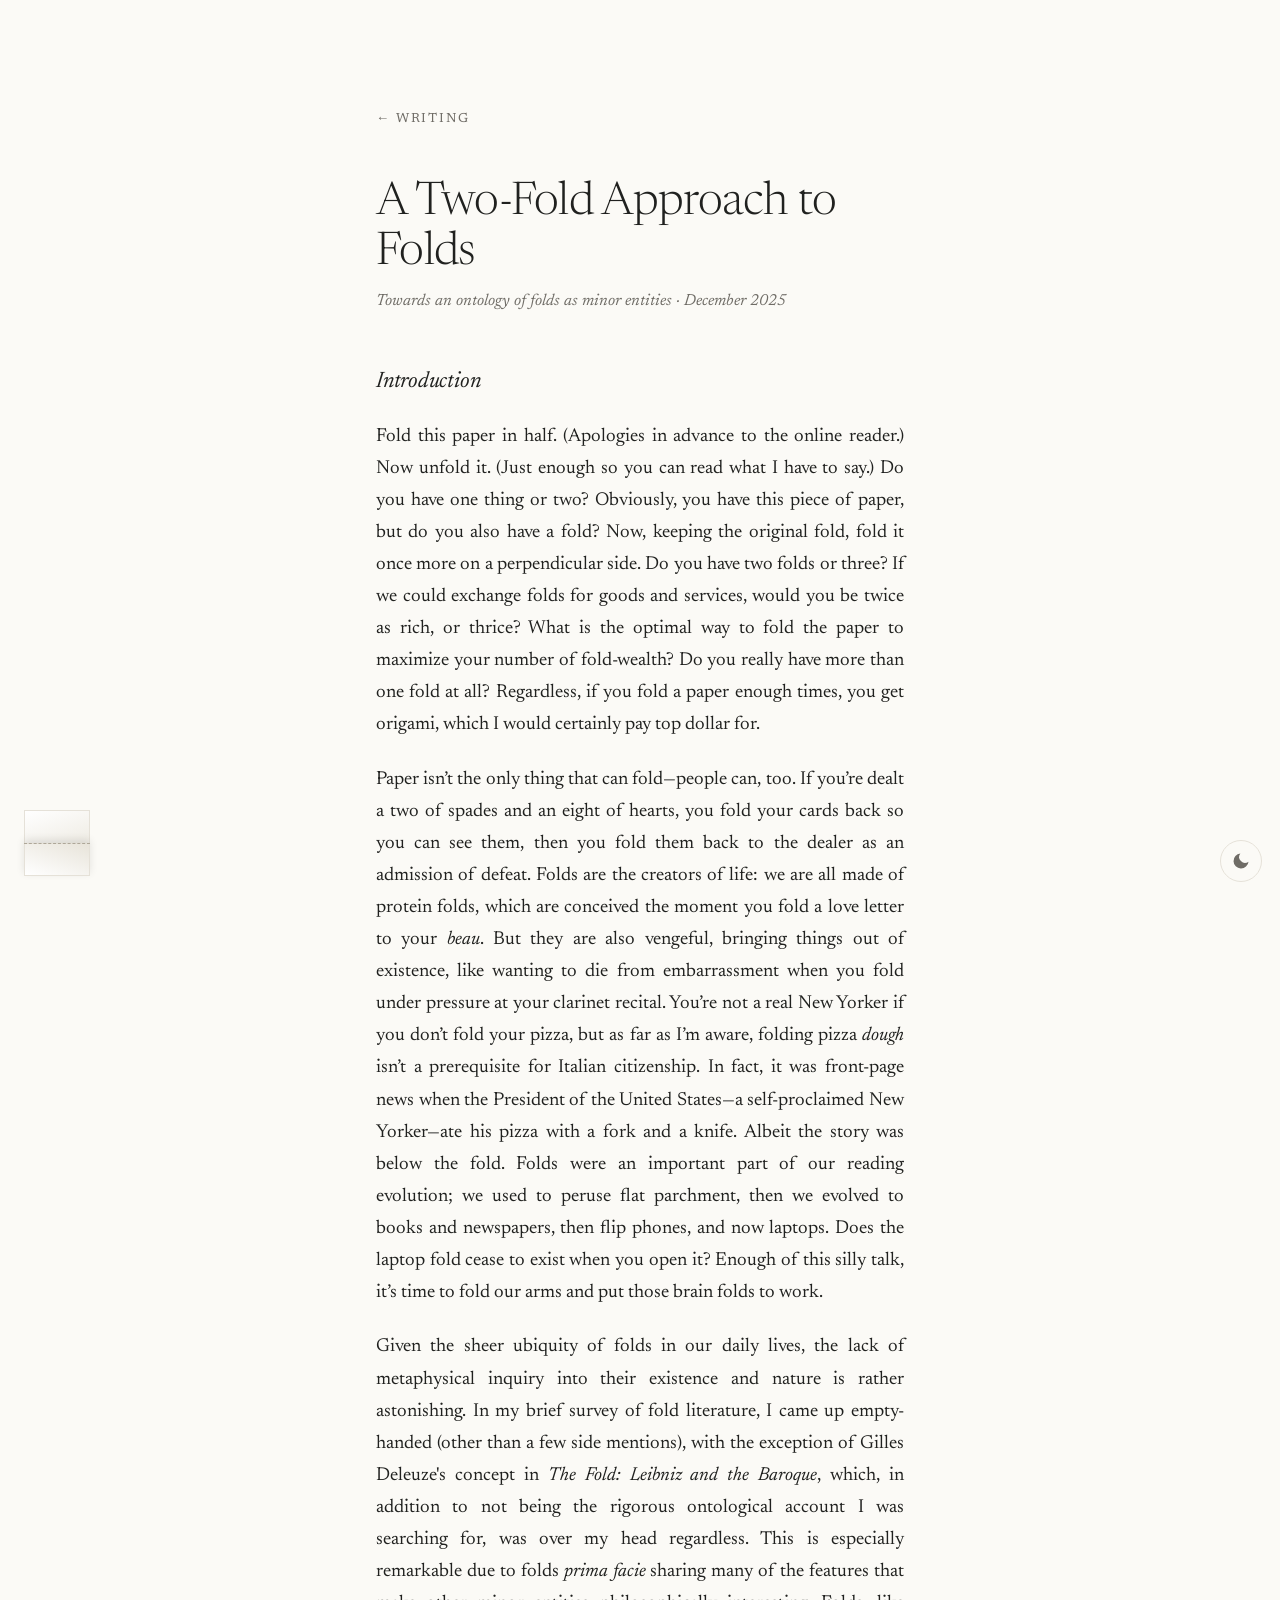
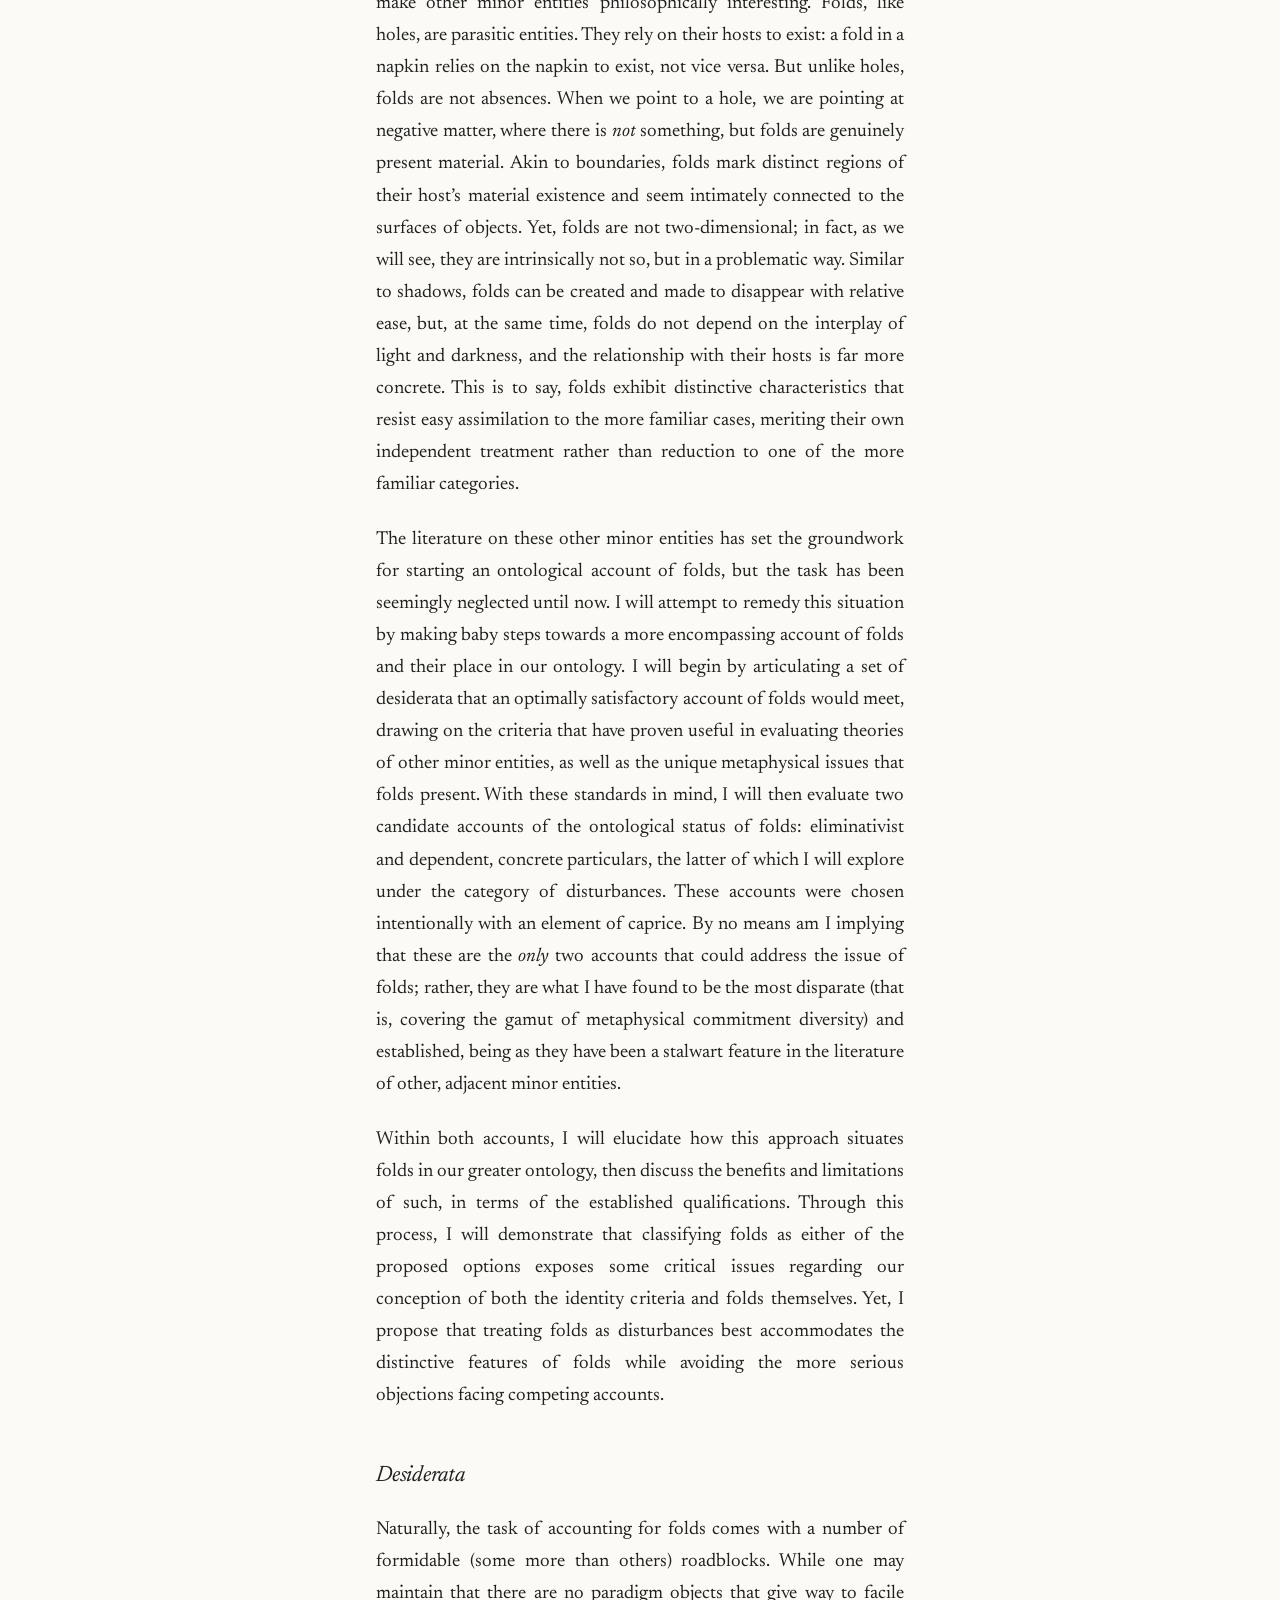
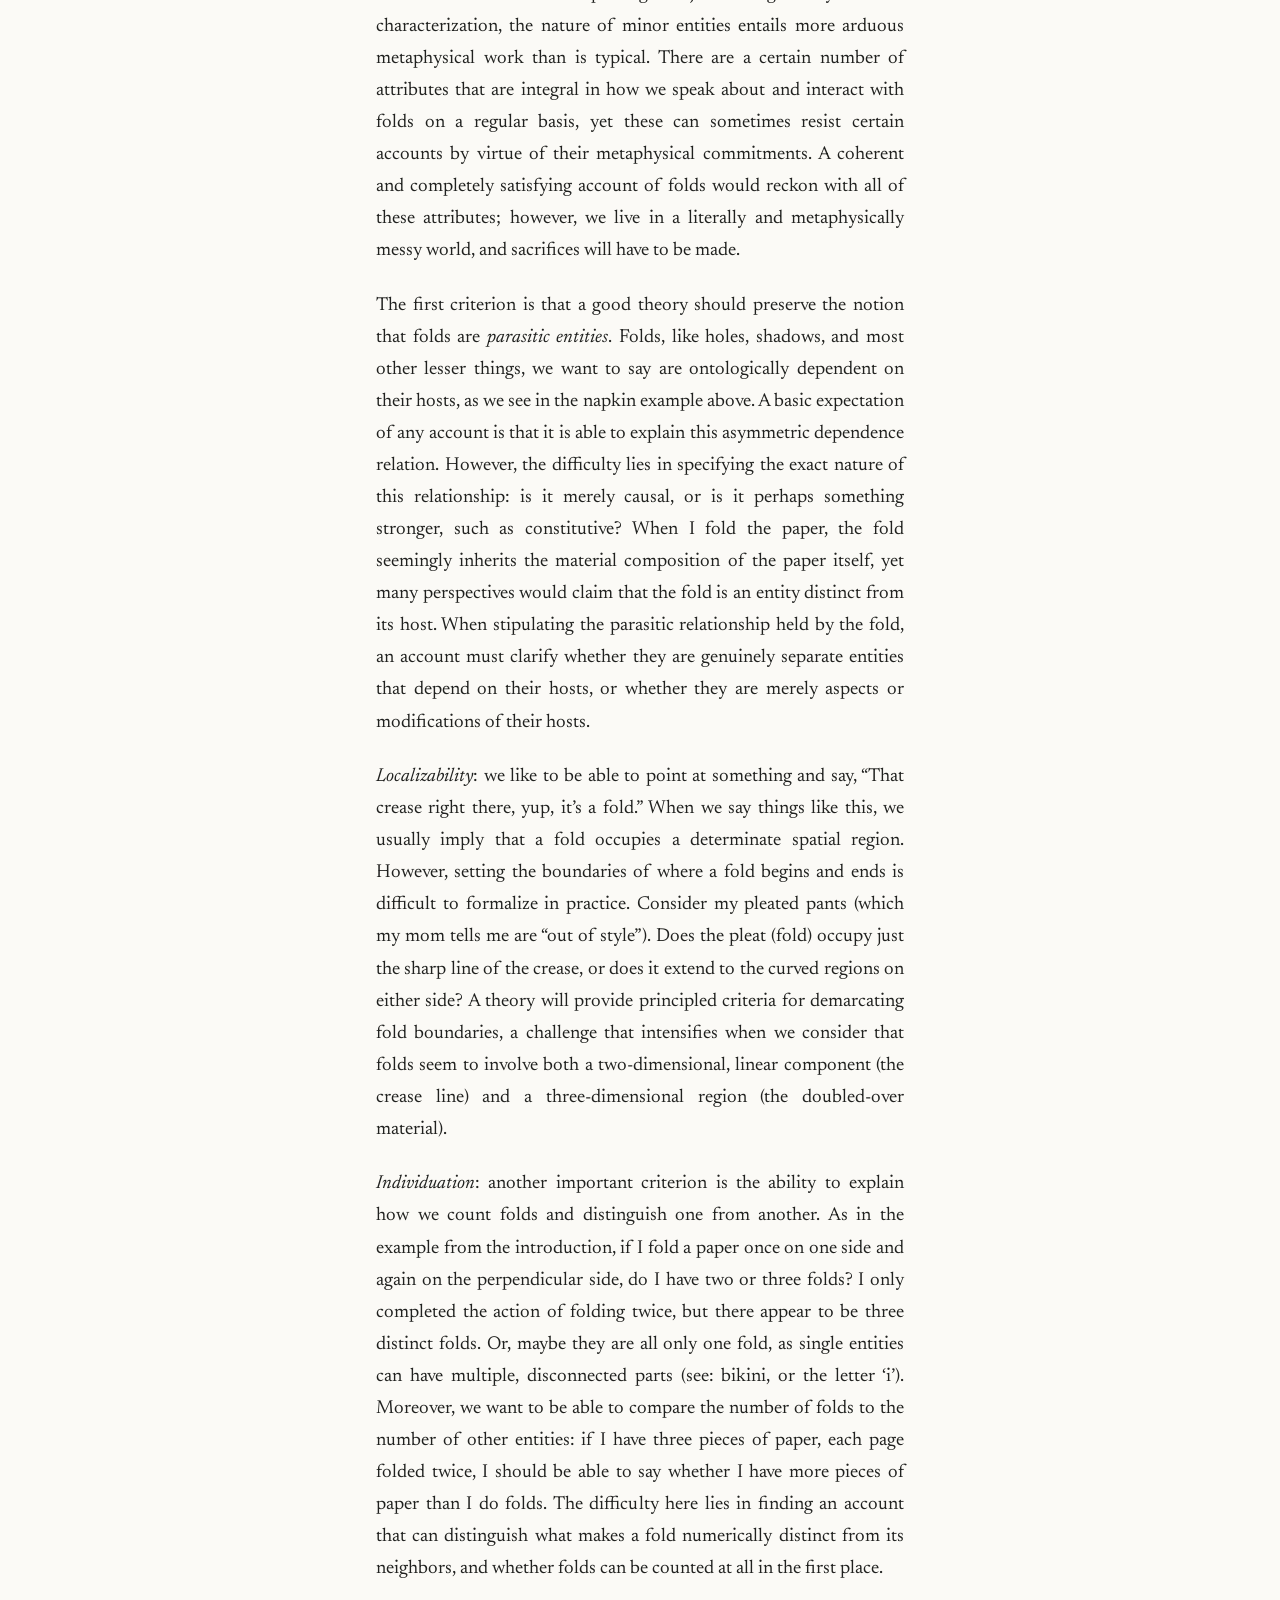
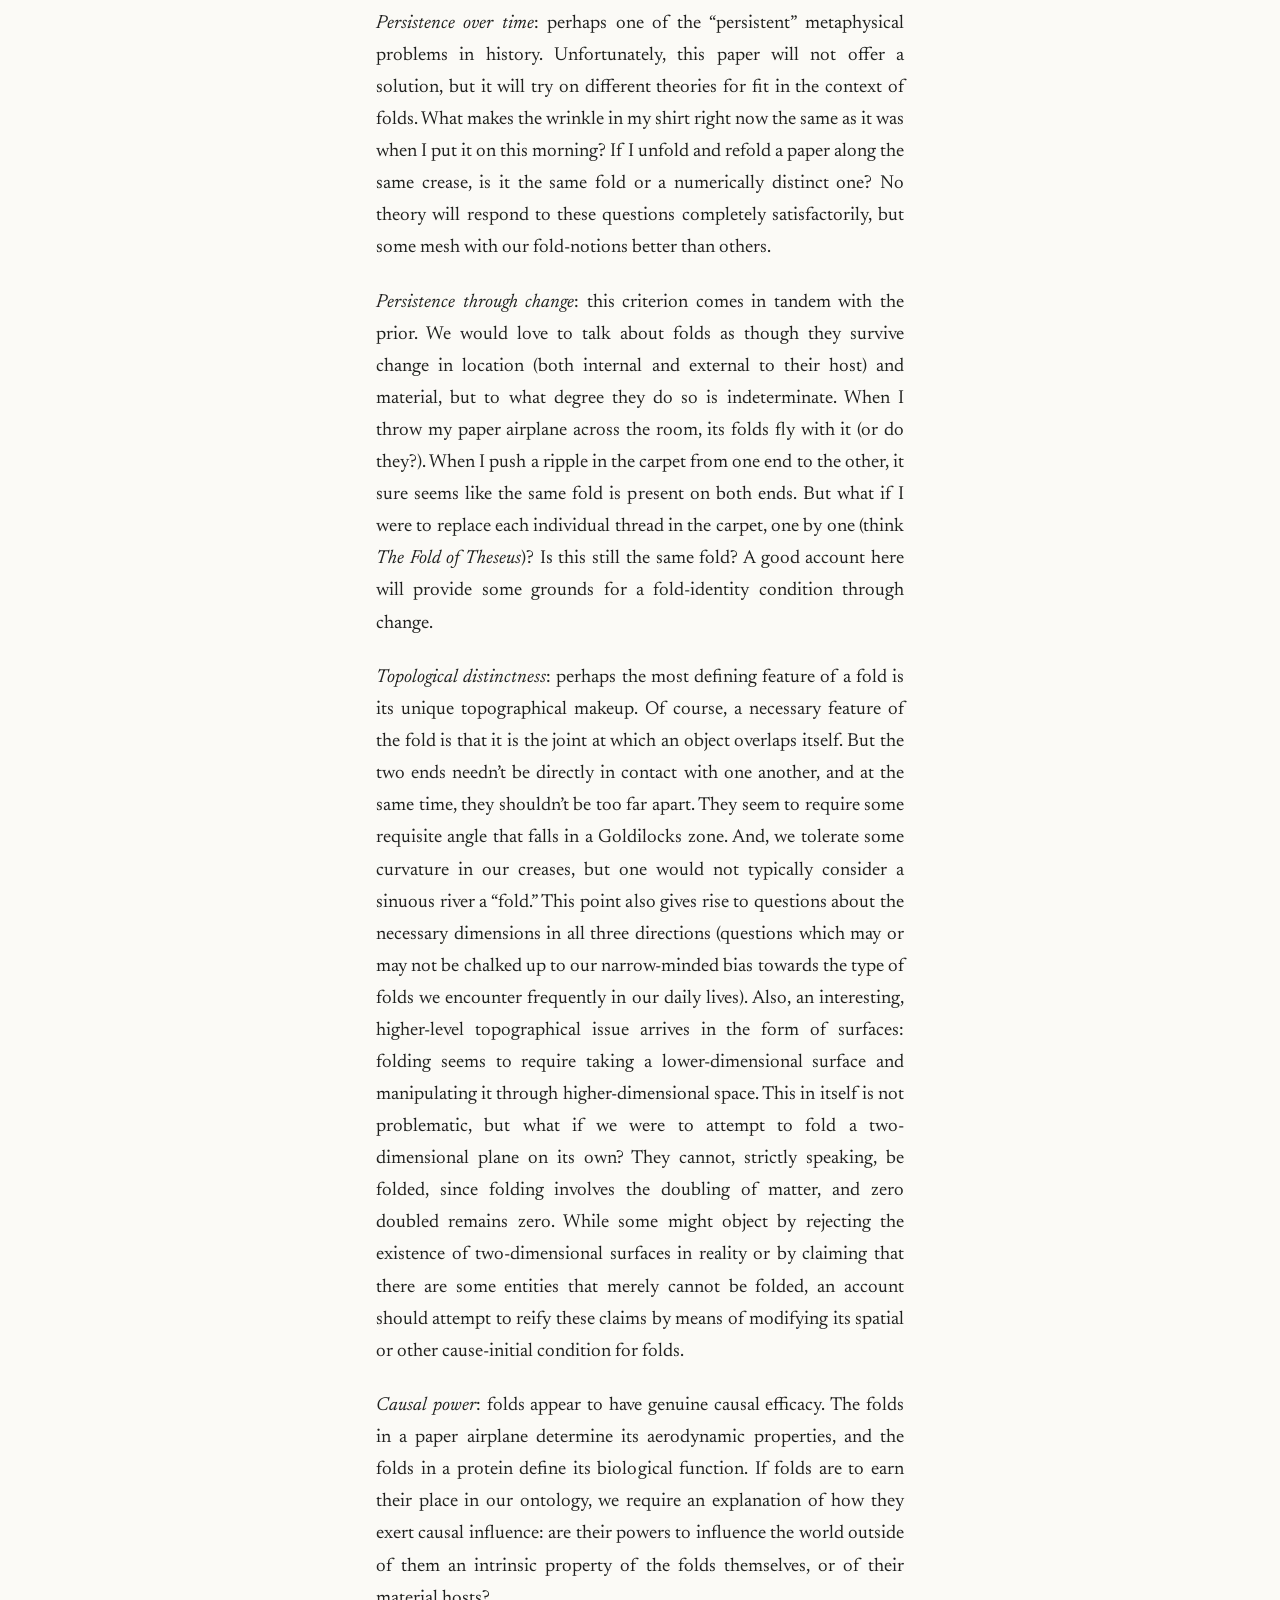
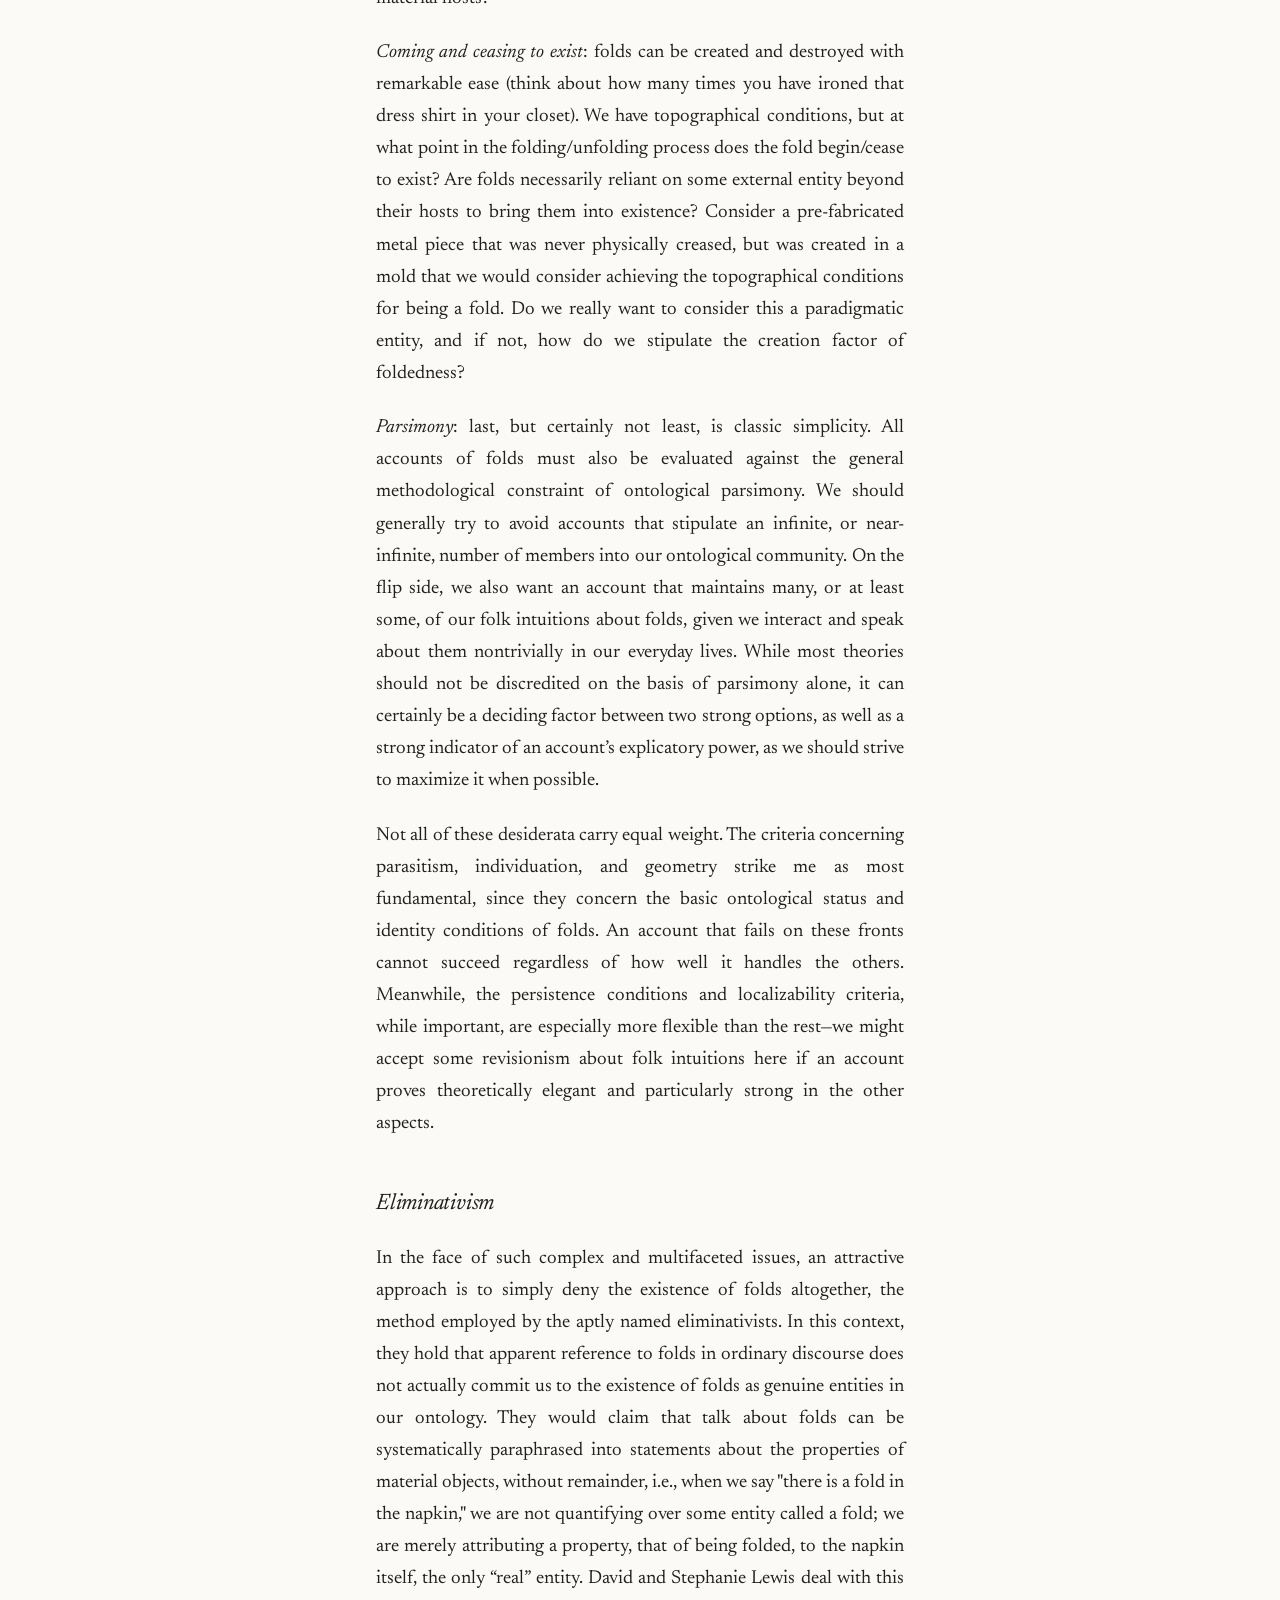
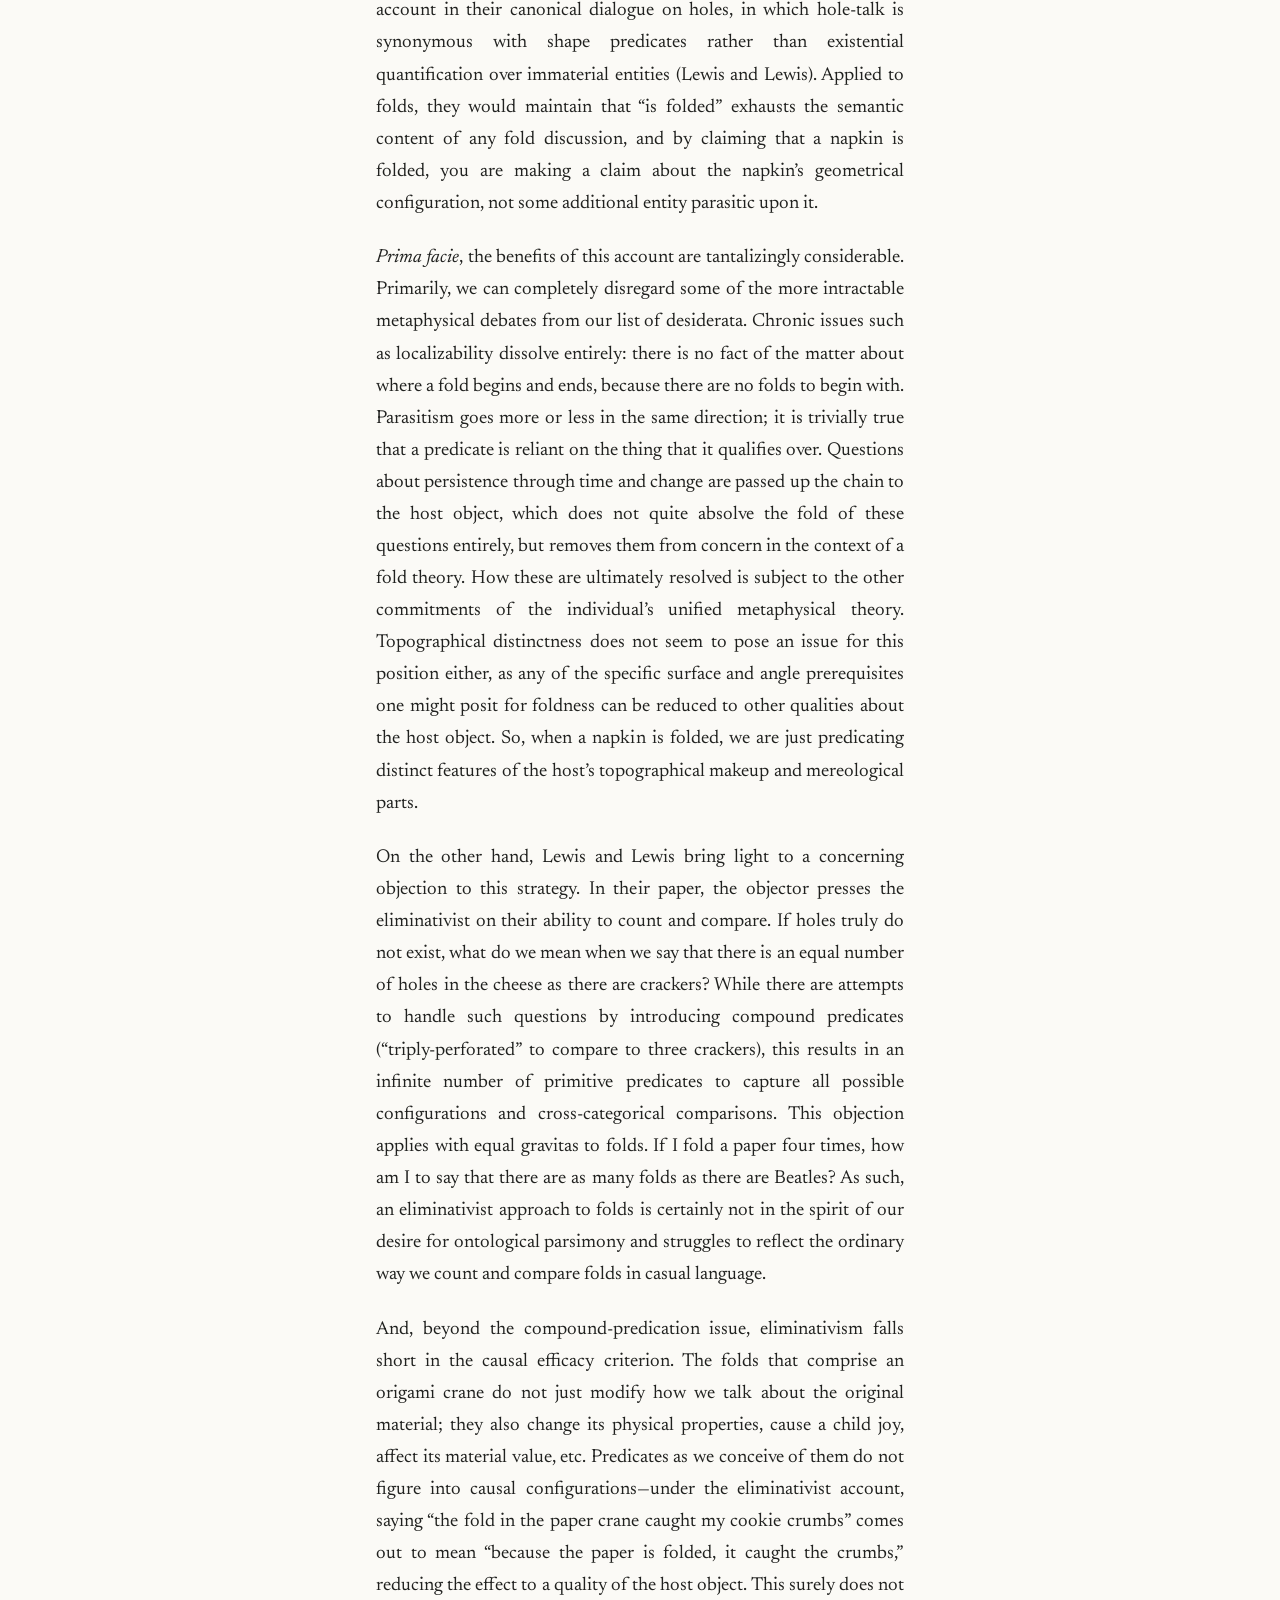
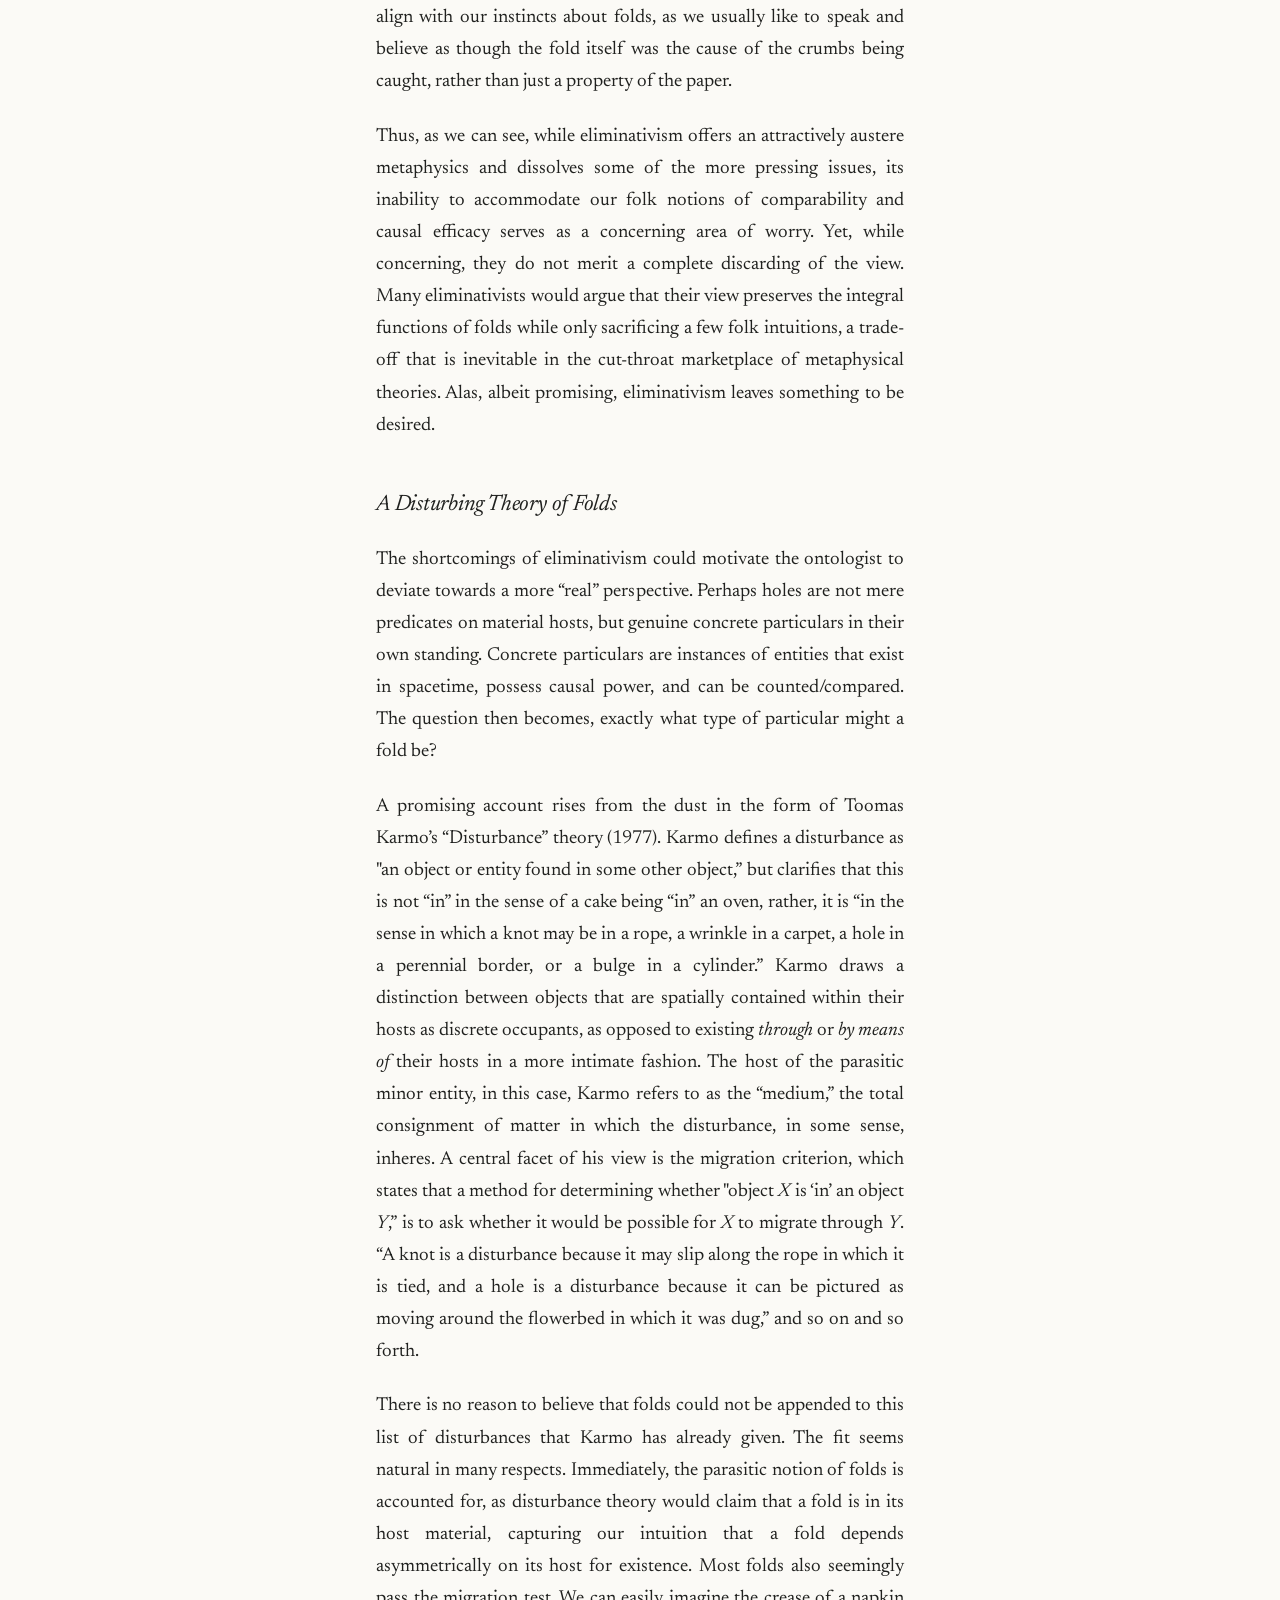
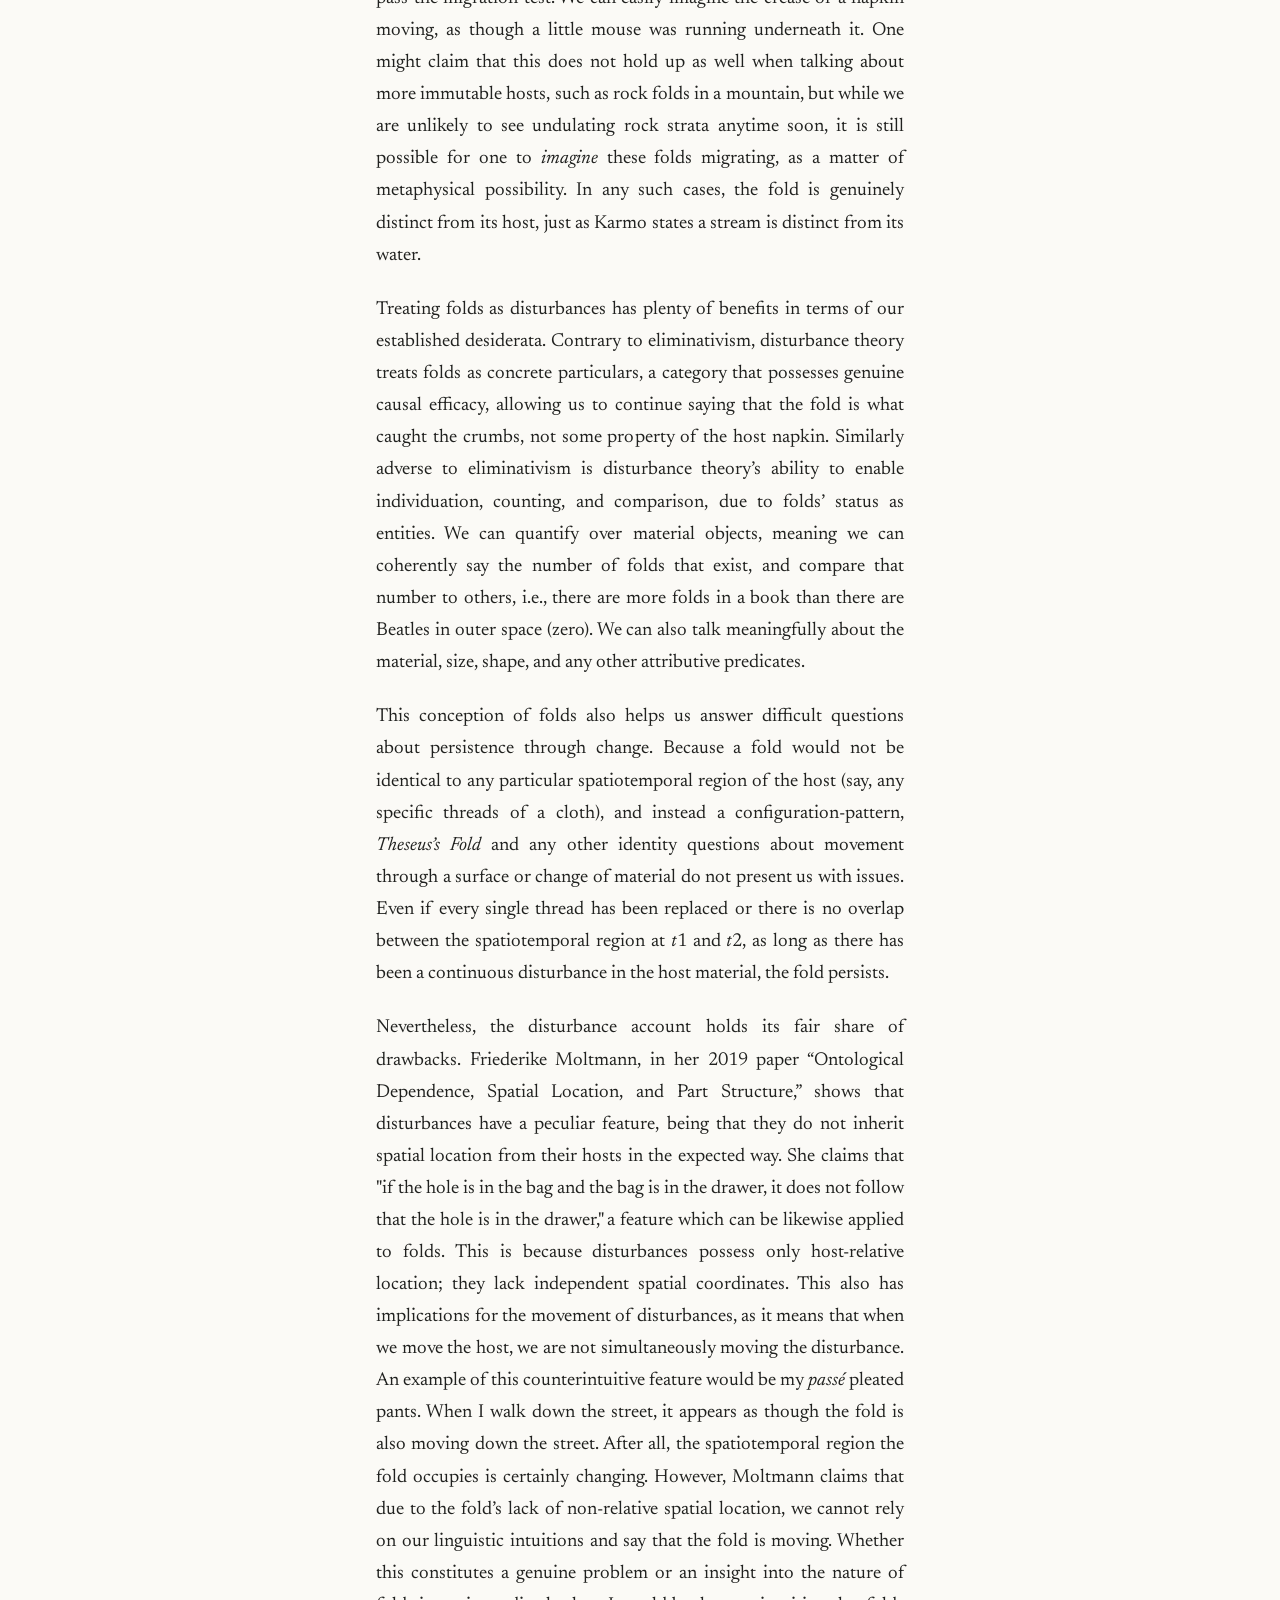
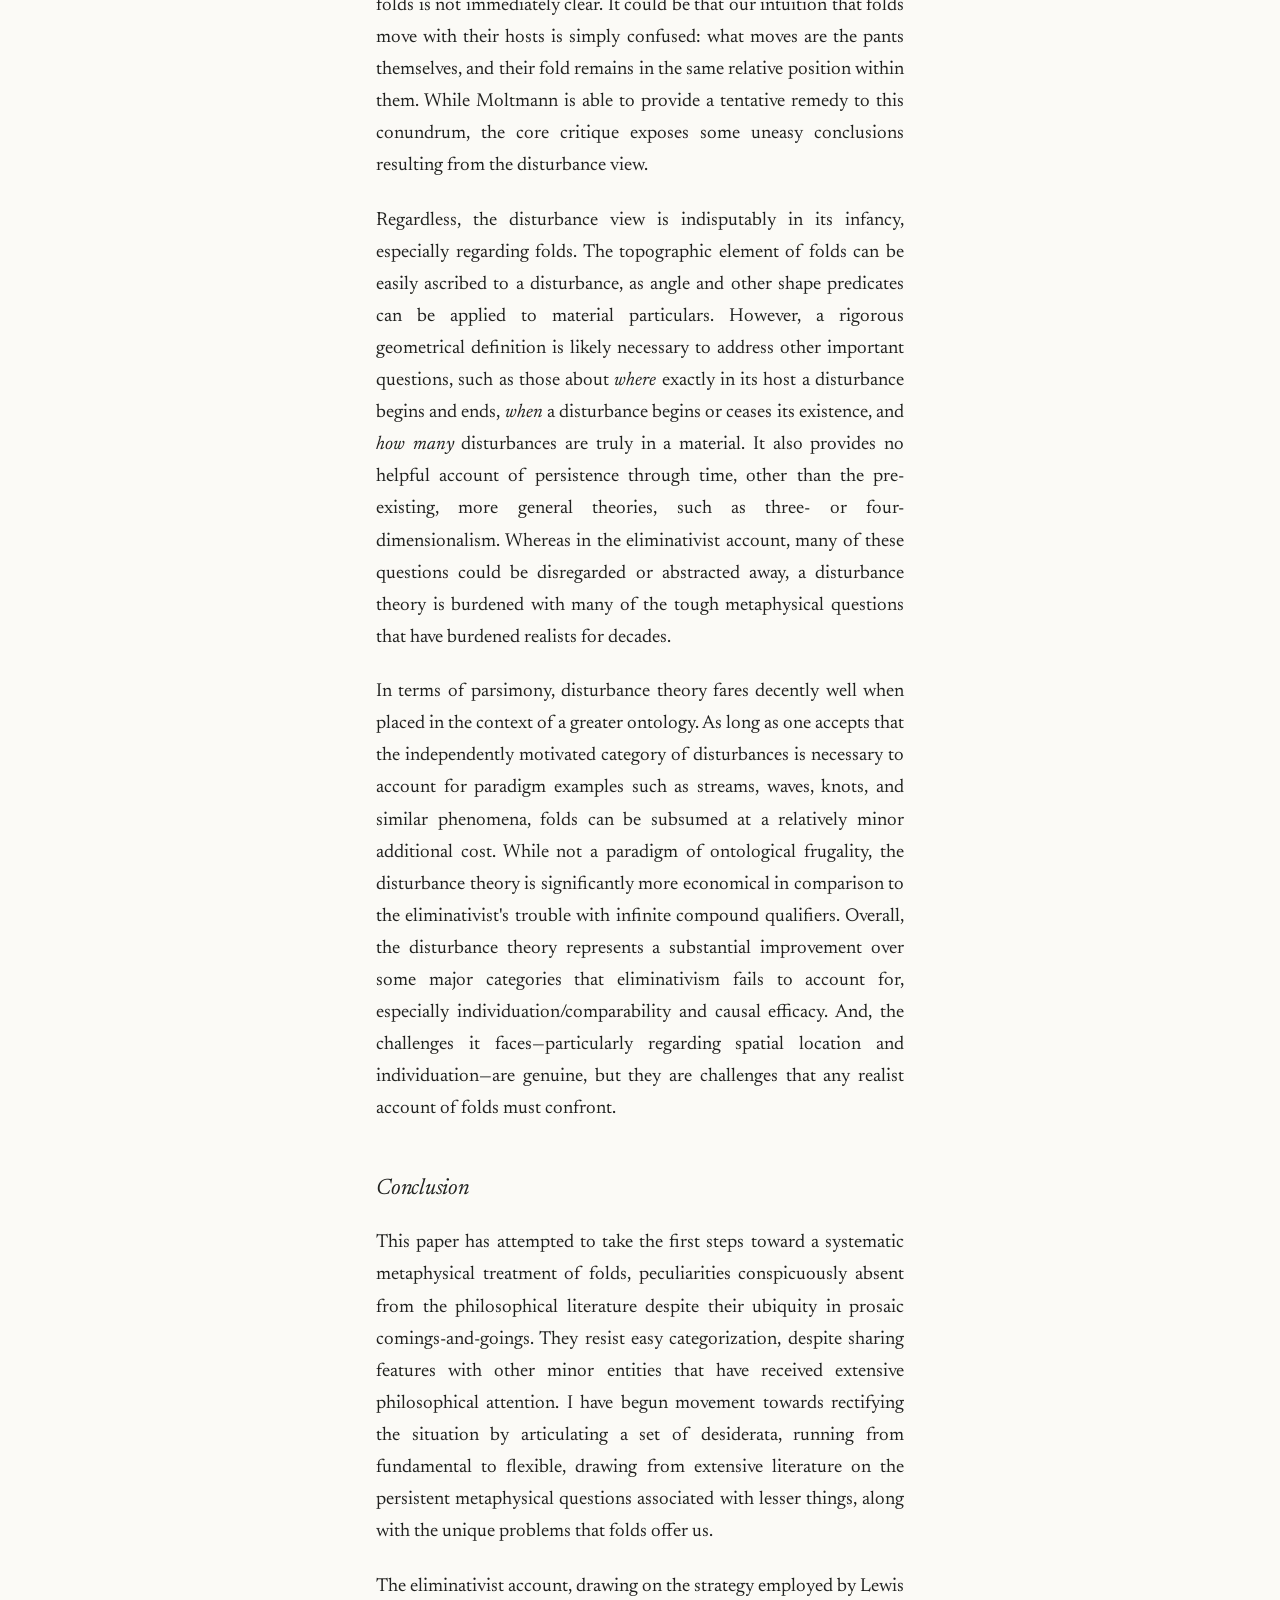
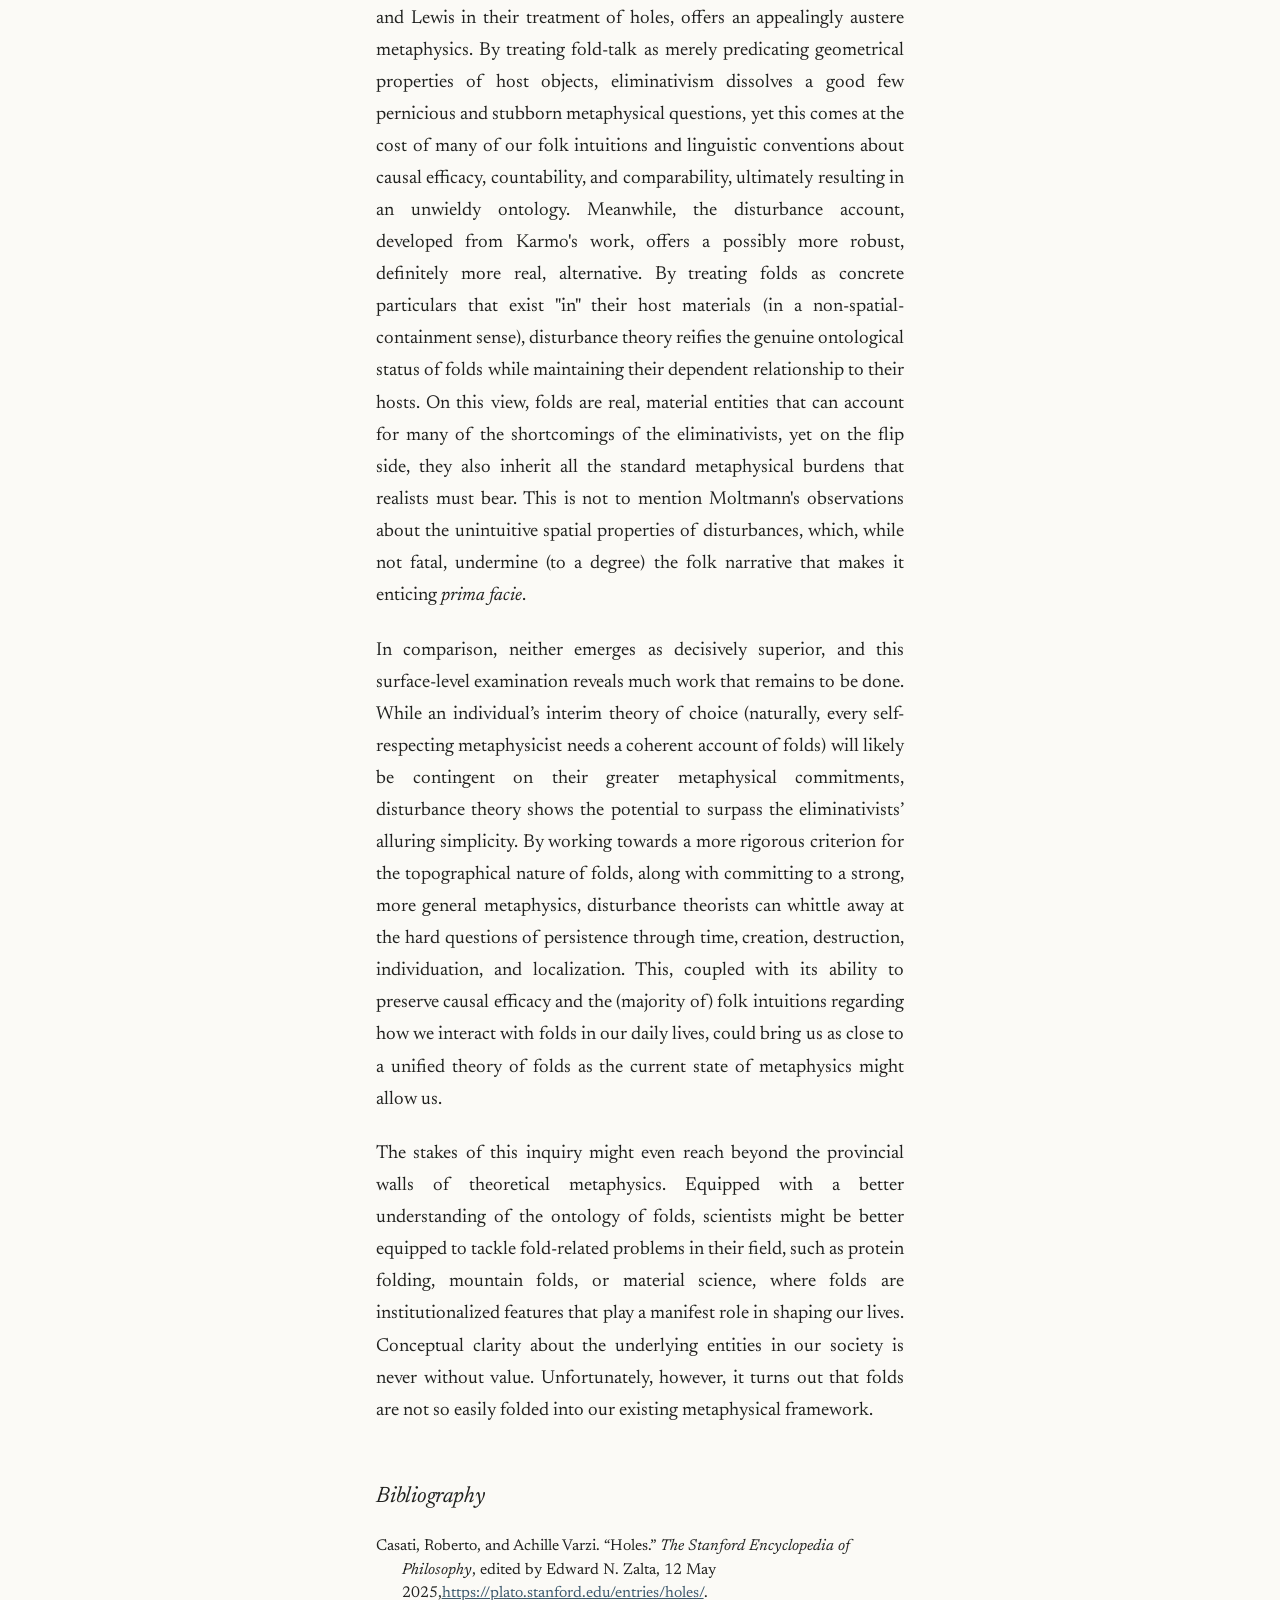
==== commit 25d68bc9: "Add hover footnotes, dark mode toggle, and scroll origami - Hover footnotes on the Yiddish paper (ci" ====
--- a/a-two-fold-approach-to-folds.html
+++ b/a-two-fold-approach-to-folds.html
@@ -131,7 +131,47 @@
     @media (prefers-reduced-motion: reduce) {
       .reveal { animation: none; opacity: 1; transform: none; }
     }
+
+    /* scroll-driven origami fold in the corner */
+    .origami {
+      position: fixed;
+      left: 1.5rem;
+      bottom: 1.5rem;
+      width: 66px;
+      height: 66px;
+      z-index: 40;
+      perspective: 340px;
+      pointer-events: none;
+    }
+    .origami .sheet { position: absolute; inset: 0; transform-style: preserve-3d; }
+    .origami .crease {
+      position: absolute;
+      left: 0; right: 0; top: 50%;
+      border-top: 1px dashed rgba(120, 110, 90, 0.5);
+    }
+    .origami .half {
+      position: absolute;
+      left: 0; width: 100%; height: 50%;
+      box-sizing: border-box;
+      border: 1px solid var(--rule);
+      backface-visibility: hidden;
+    }
+    .origami .half.top {
+      top: 0;
+      border-bottom: none;
+      background: linear-gradient(160deg, #ffffff, #efece4);
+    }
+    .origami .half.bottom {
+      top: 50%;
+      transform-origin: top center;
+      transform: rotateX(var(--fold, 0deg));
+      background: linear-gradient(20deg, #ffffff, #e8e4da);
+      box-shadow: 0 -3px 8px rgba(0, 0, 0, 0.10);
+    }
+    @media (max-width: 620px) { .origami { width: 52px; height: 52px; left: 1rem; bottom: 1rem; } }
   </style>
+  <link rel="stylesheet" href="theme.css">
+  <script src="theme.js"></script>
 </head>
 <body>
   <main class="page">
@@ -200,8 +240,38 @@
 
   </main>
 
+  <div class="origami" aria-hidden="true" title="Fold this paper in half.">
+    <div class="sheet">
+      <div class="half top"></div>
+      <div class="half bottom"></div>
+      <div class="crease"></div>
+    </div>
+  </div>
+
   <script>
     document.getElementById("year").textContent = new Date().getFullYear();
+
+    /* fold the little paper in half as you scroll through the essay */
+    (function () {
+      var bottom = document.querySelector(".origami .half.bottom");
+      if (!bottom) return;
+      var reduce = window.matchMedia && window.matchMedia("(prefers-reduced-motion: reduce)").matches;
+      var ticking = false;
+      function update() {
+        ticking = false;
+        var max = document.documentElement.scrollHeight - window.innerHeight;
+        var p = max > 0 ? Math.min(1, Math.max(0, window.scrollY / max)) : 0;
+        bottom.style.setProperty("--fold", (-172 * p).toFixed(1) + "deg");
+      }
+      function onScroll() {
+        if (reduce || ticking) return;
+        ticking = true;
+        requestAnimationFrame(update);
+      }
+      window.addEventListener("scroll", onScroll, { passive: true });
+      window.addEventListener("resize", onScroll);
+      update();
+    })();
   </script>
 </body>
 </html>
--- a/theme.css
+++ b/theme.css
@@ -0,0 +1,35 @@
+/* Dark theme — warm variant of the paper palette. Applied when <html data-theme="dark">. */
+html[data-theme="dark"] {
+  --paper:  #1A1916;
+  --ink:    #E9E6DD;
+  --muted:  #9C978B;
+  --rule:   #34322C;
+  --accent: #8FB2CA;
+}
+
+/* gentle cross-fade when toggling (added by theme.js after first paint) */
+html.theme-ready body,
+html.theme-ready .theme-toggle { transition: background-color 0.3s ease, color 0.3s ease, border-color 0.3s ease; }
+
+/* floating light/dark toggle, injected on every page by theme.js */
+.theme-toggle {
+  position: fixed;
+  bottom: 1.1rem;
+  right: 1.1rem;
+  z-index: 80;
+  width: 42px;
+  height: 42px;
+  display: inline-flex;
+  align-items: center;
+  justify-content: center;
+  border: 1px solid var(--rule);
+  border-radius: 50%;
+  background: var(--paper);
+  color: var(--muted);
+  cursor: pointer;
+  -webkit-appearance: none;
+  appearance: none;
+}
+.theme-toggle:hover { color: var(--accent); border-color: var(--accent); }
+.theme-toggle:focus-visible { outline: 2px solid var(--accent); outline-offset: 3px; }
+.theme-toggle svg { width: 20px; height: 20px; display: block; fill: currentColor; }
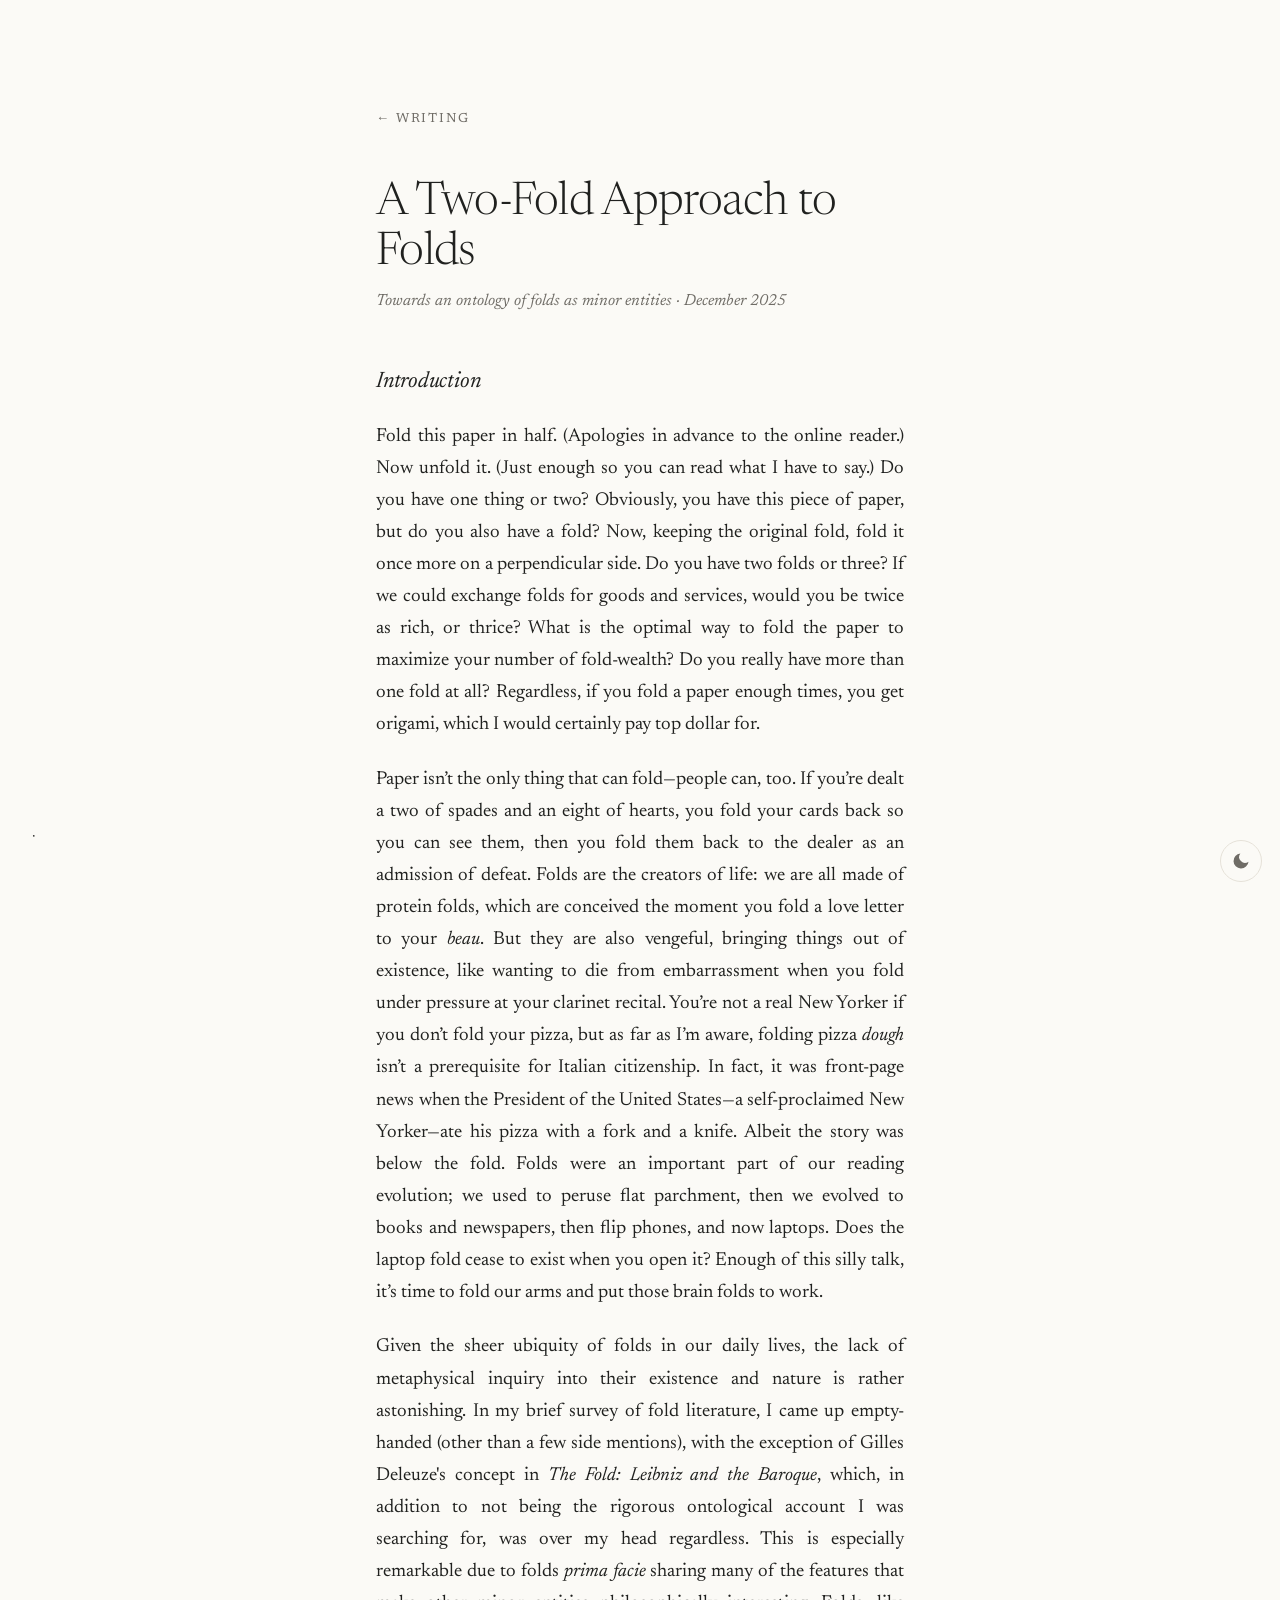
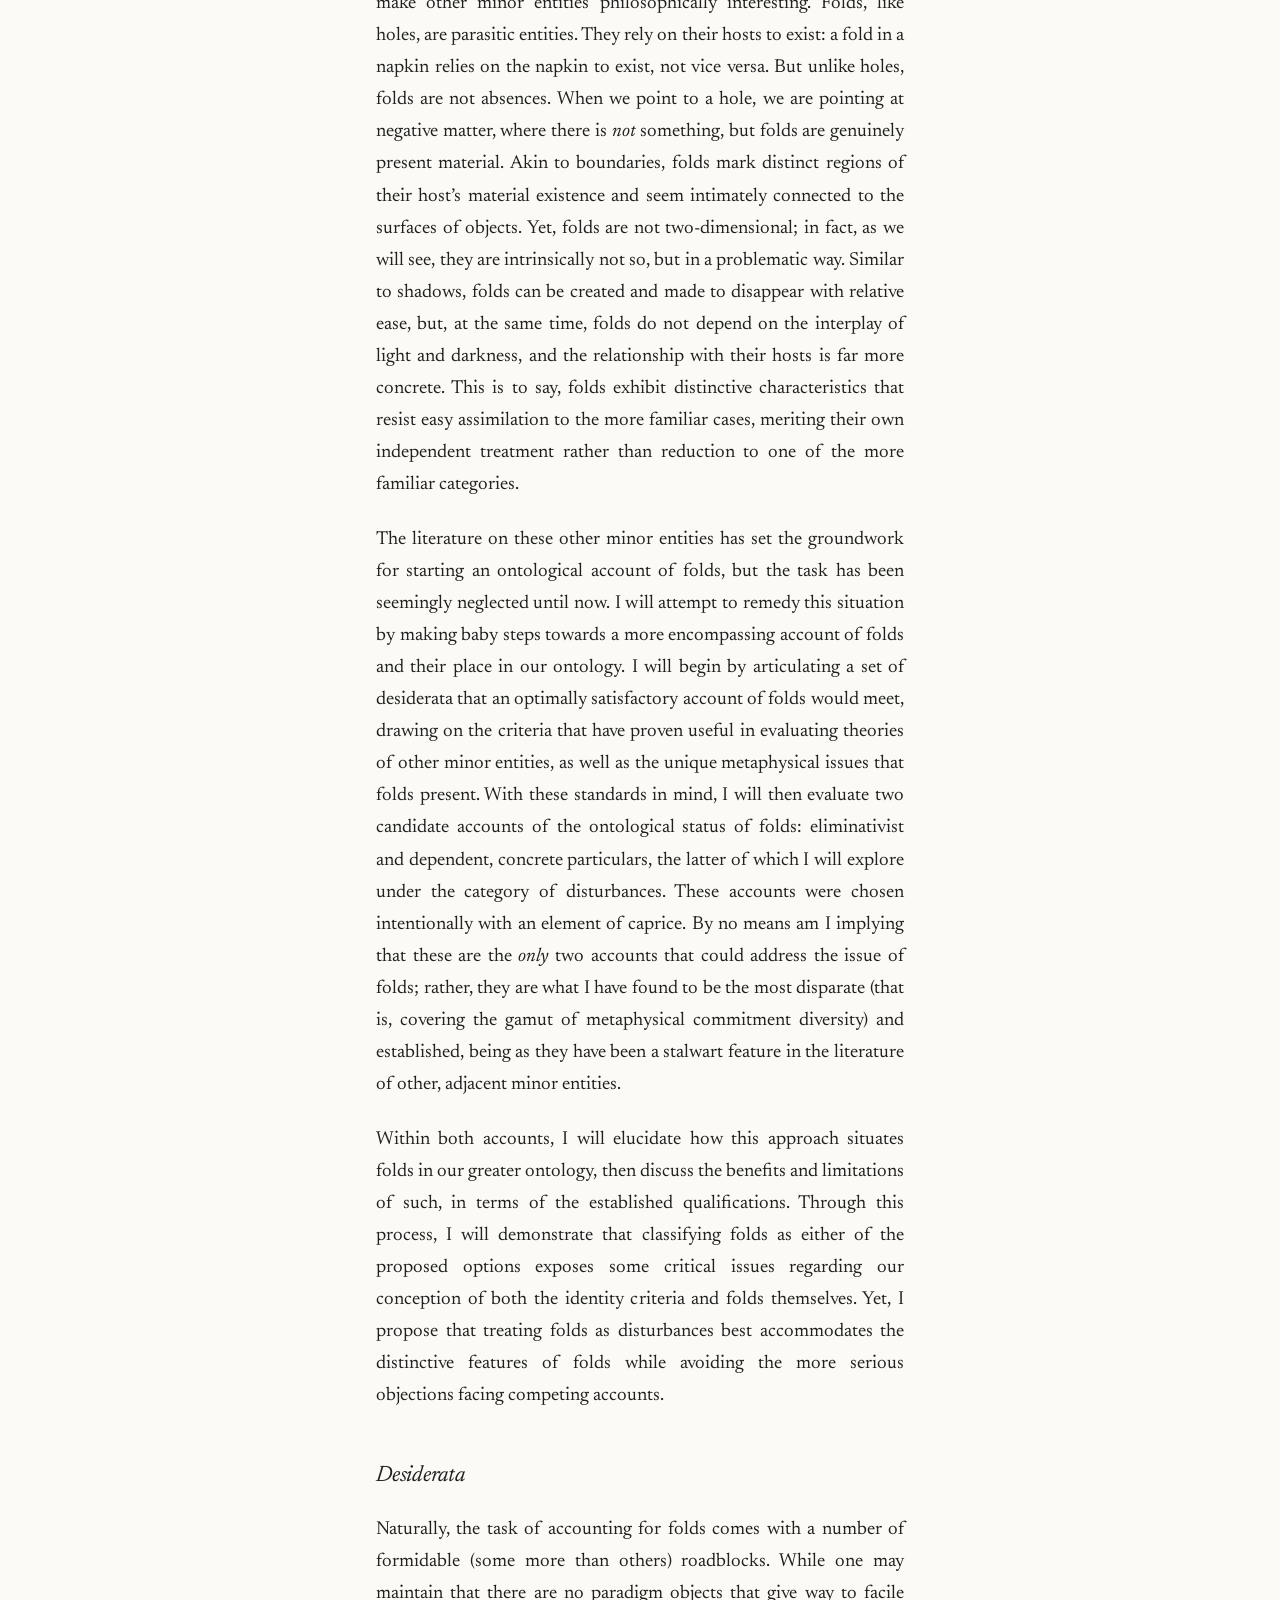
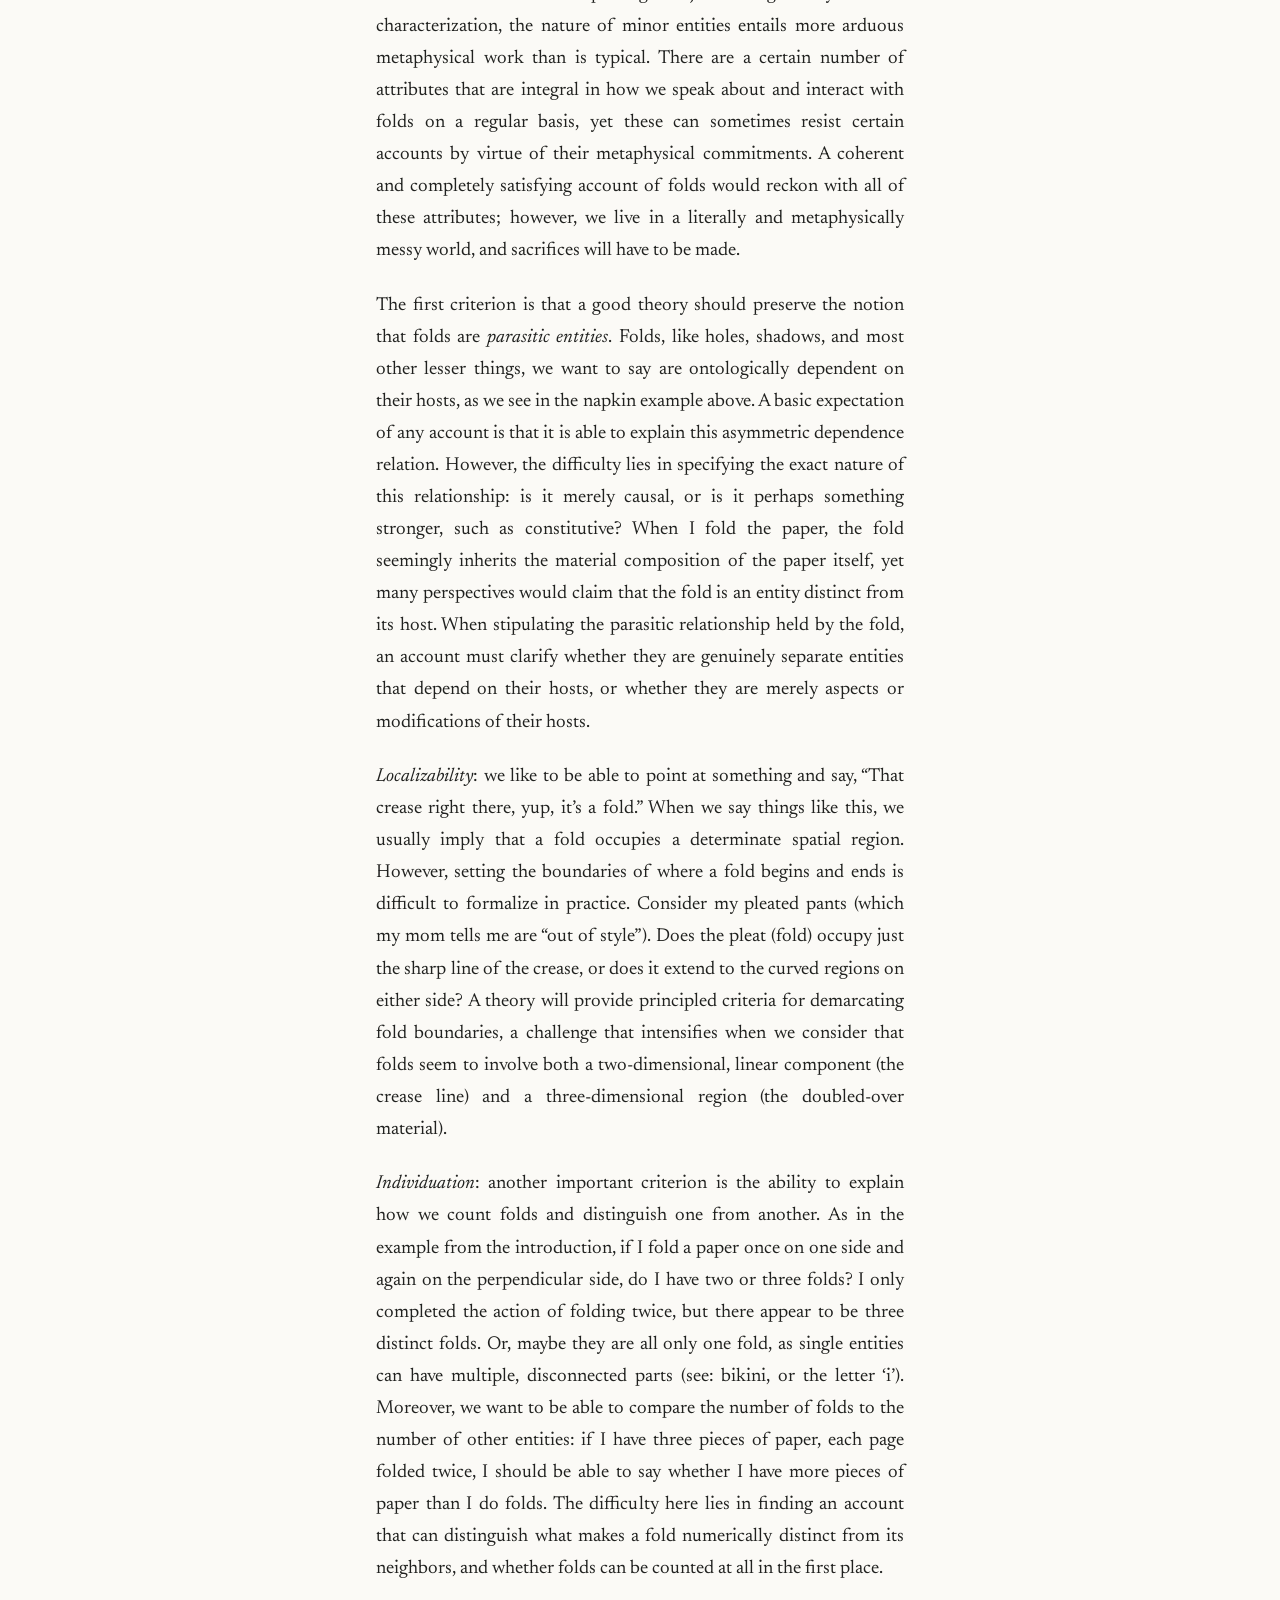
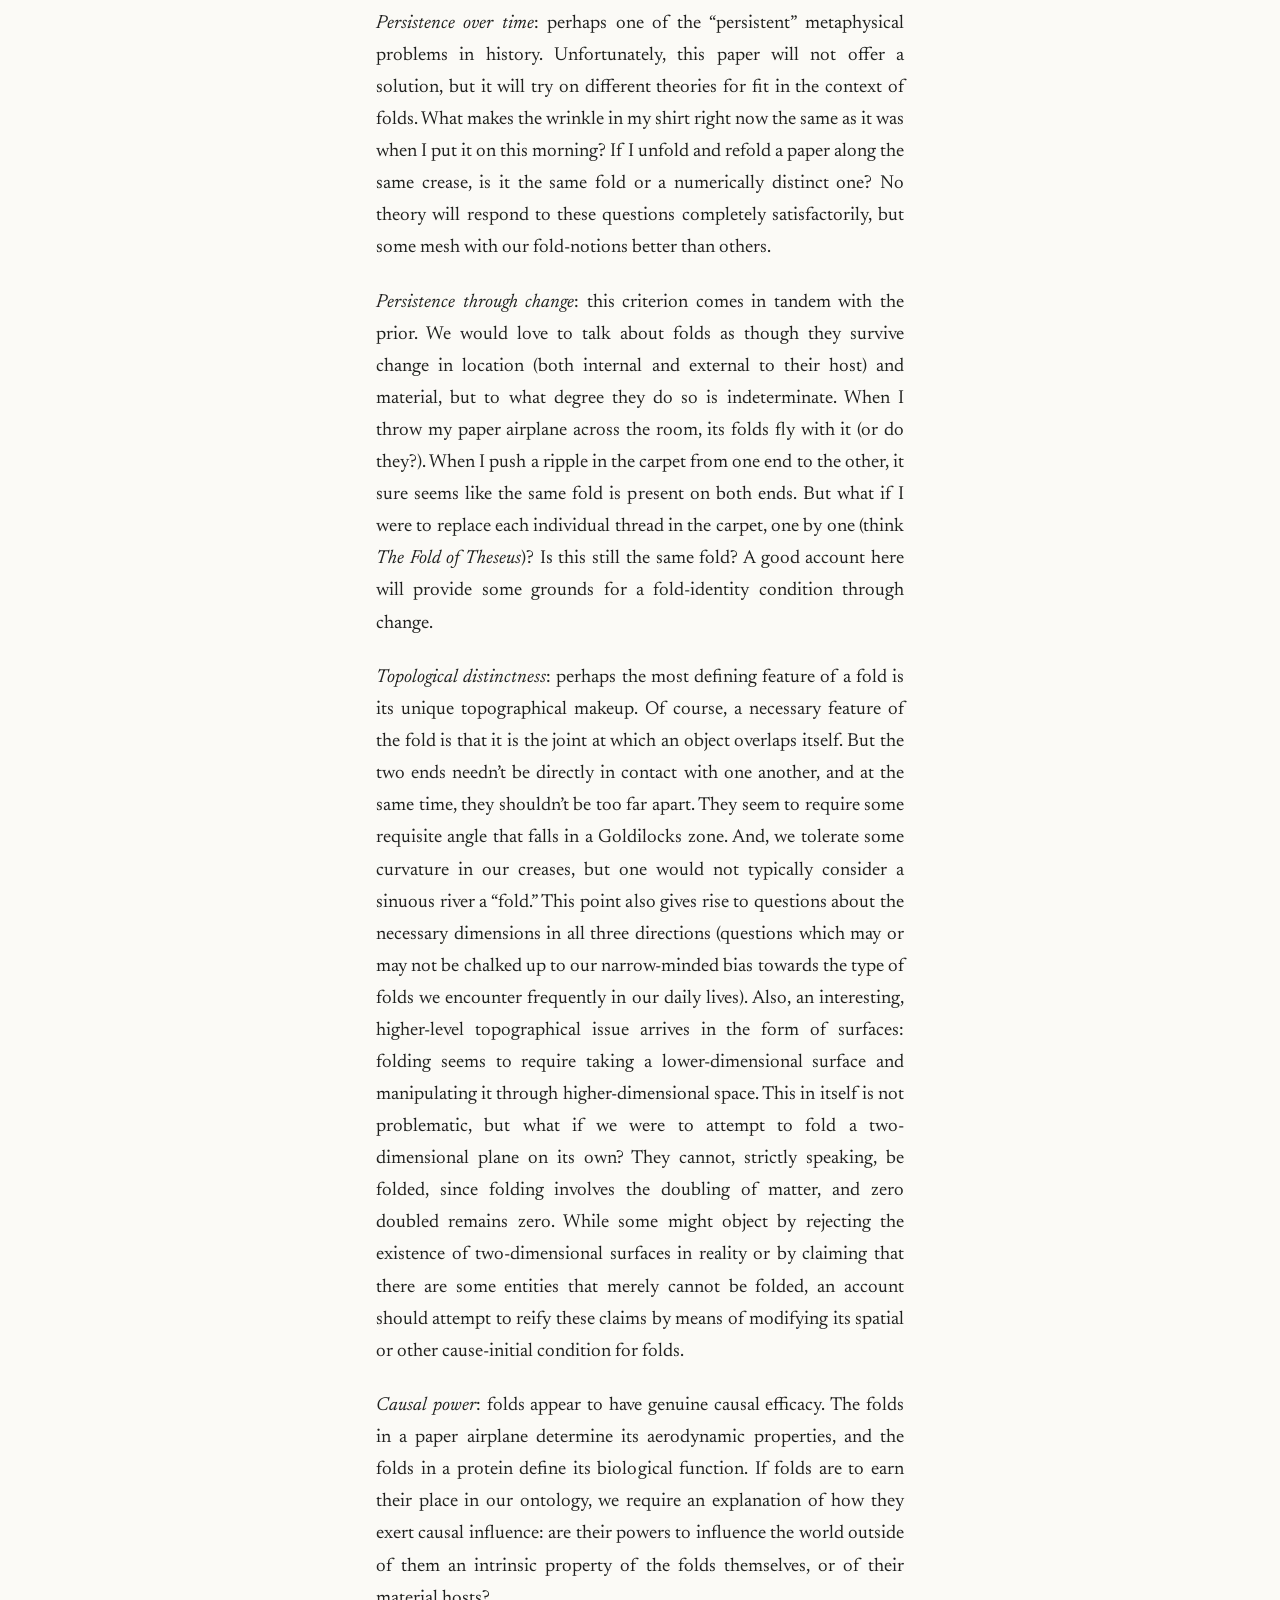
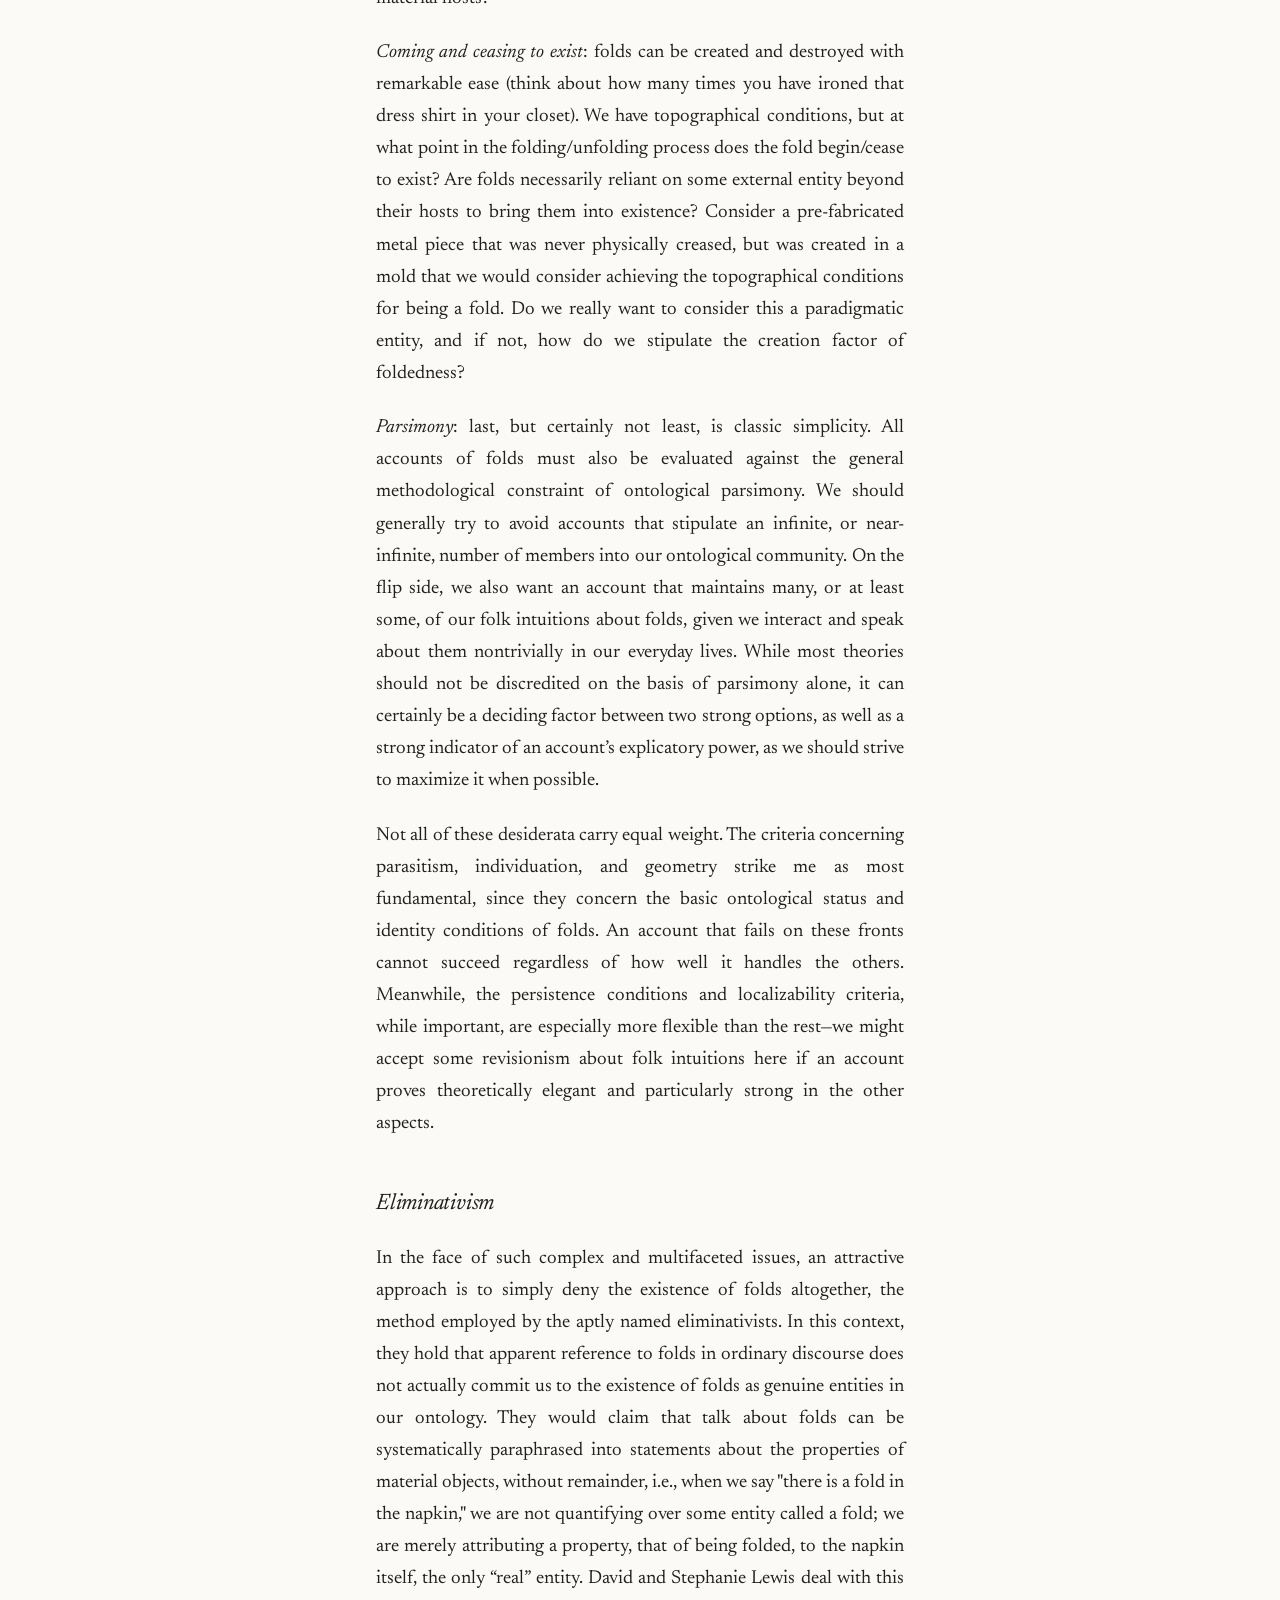
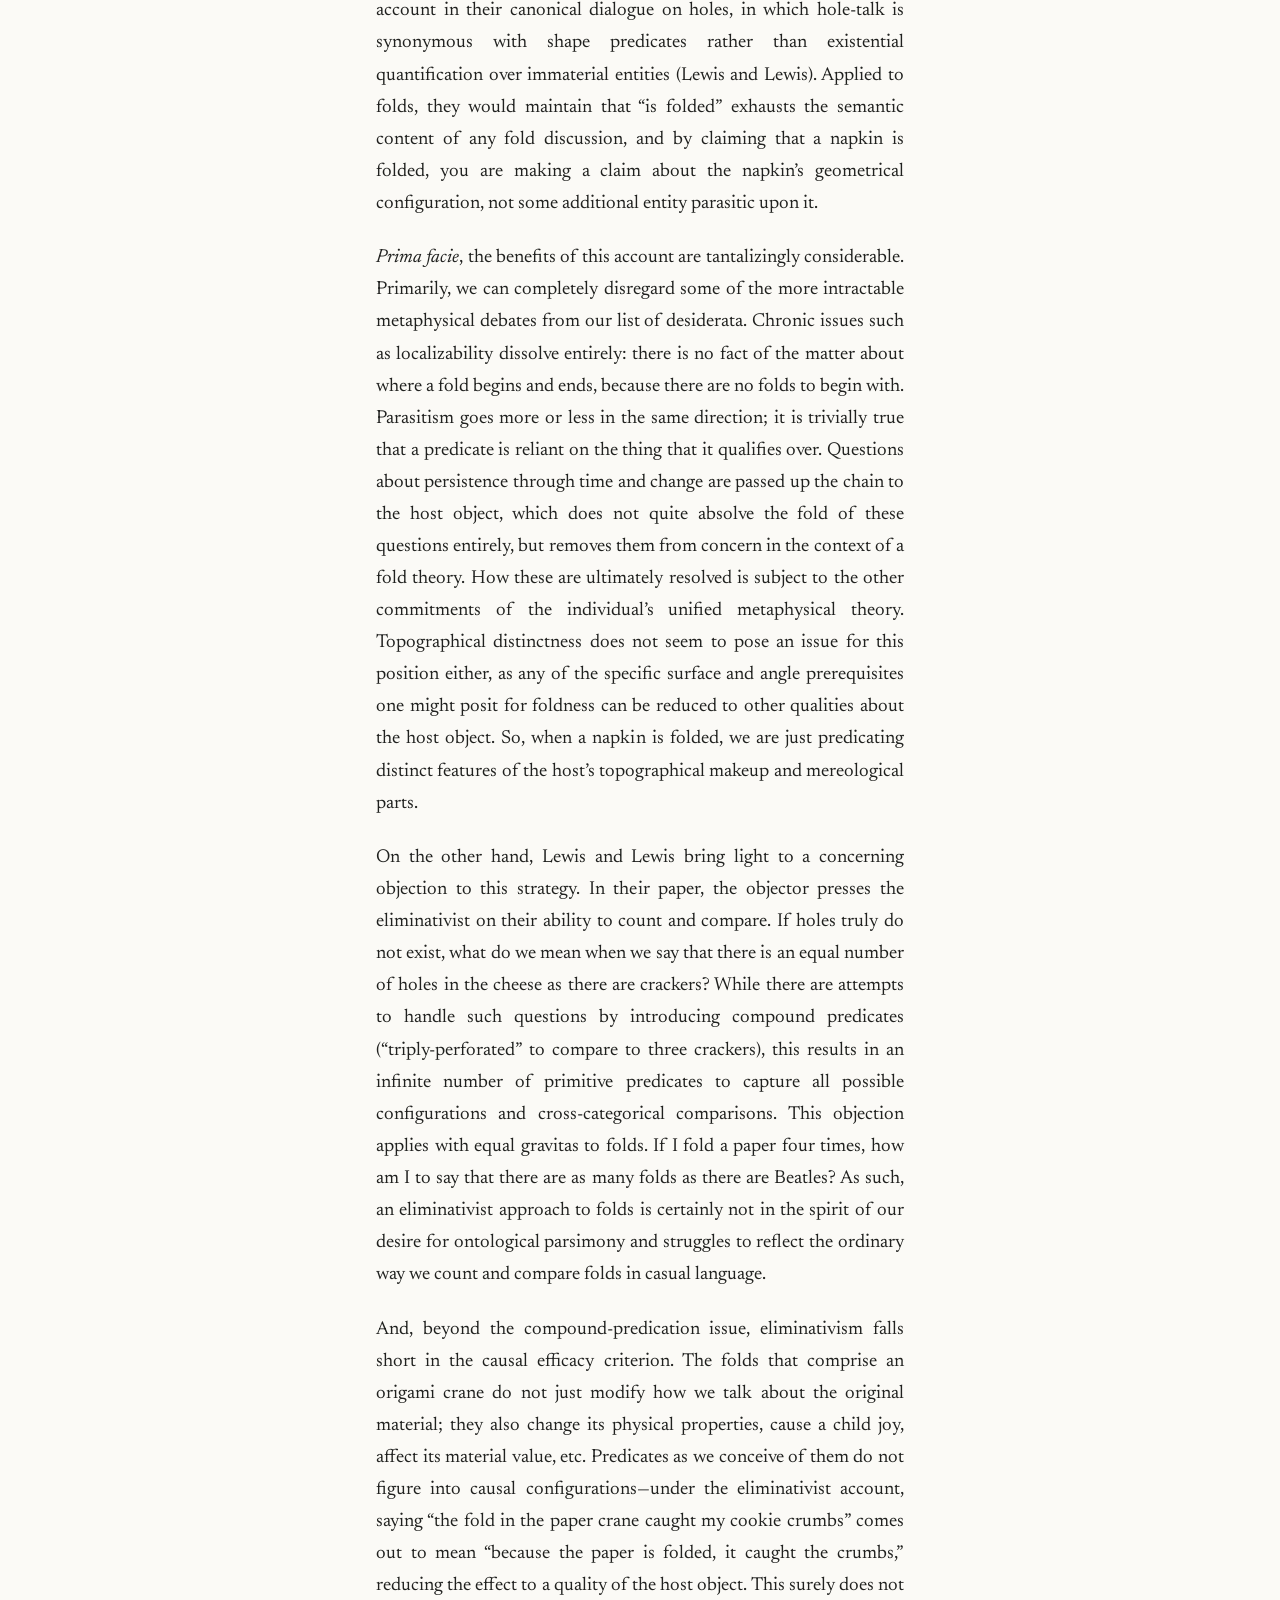
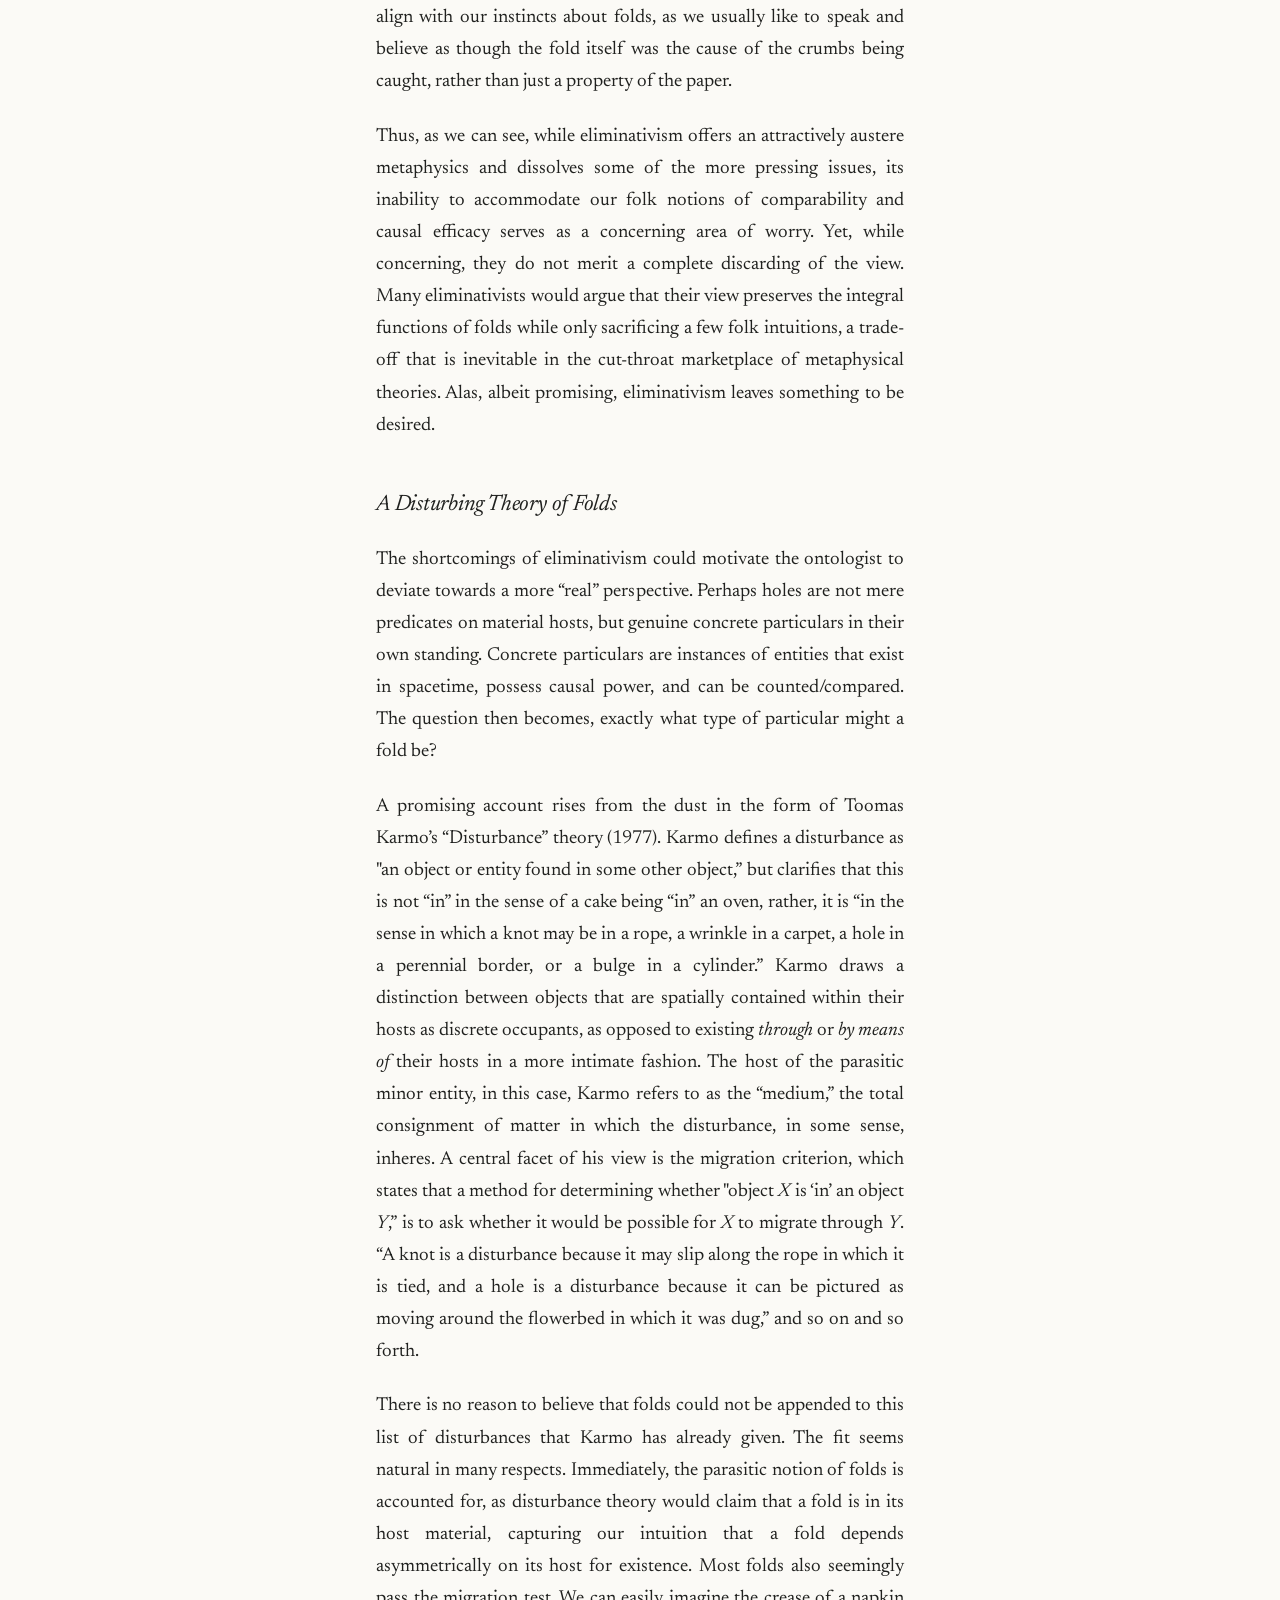
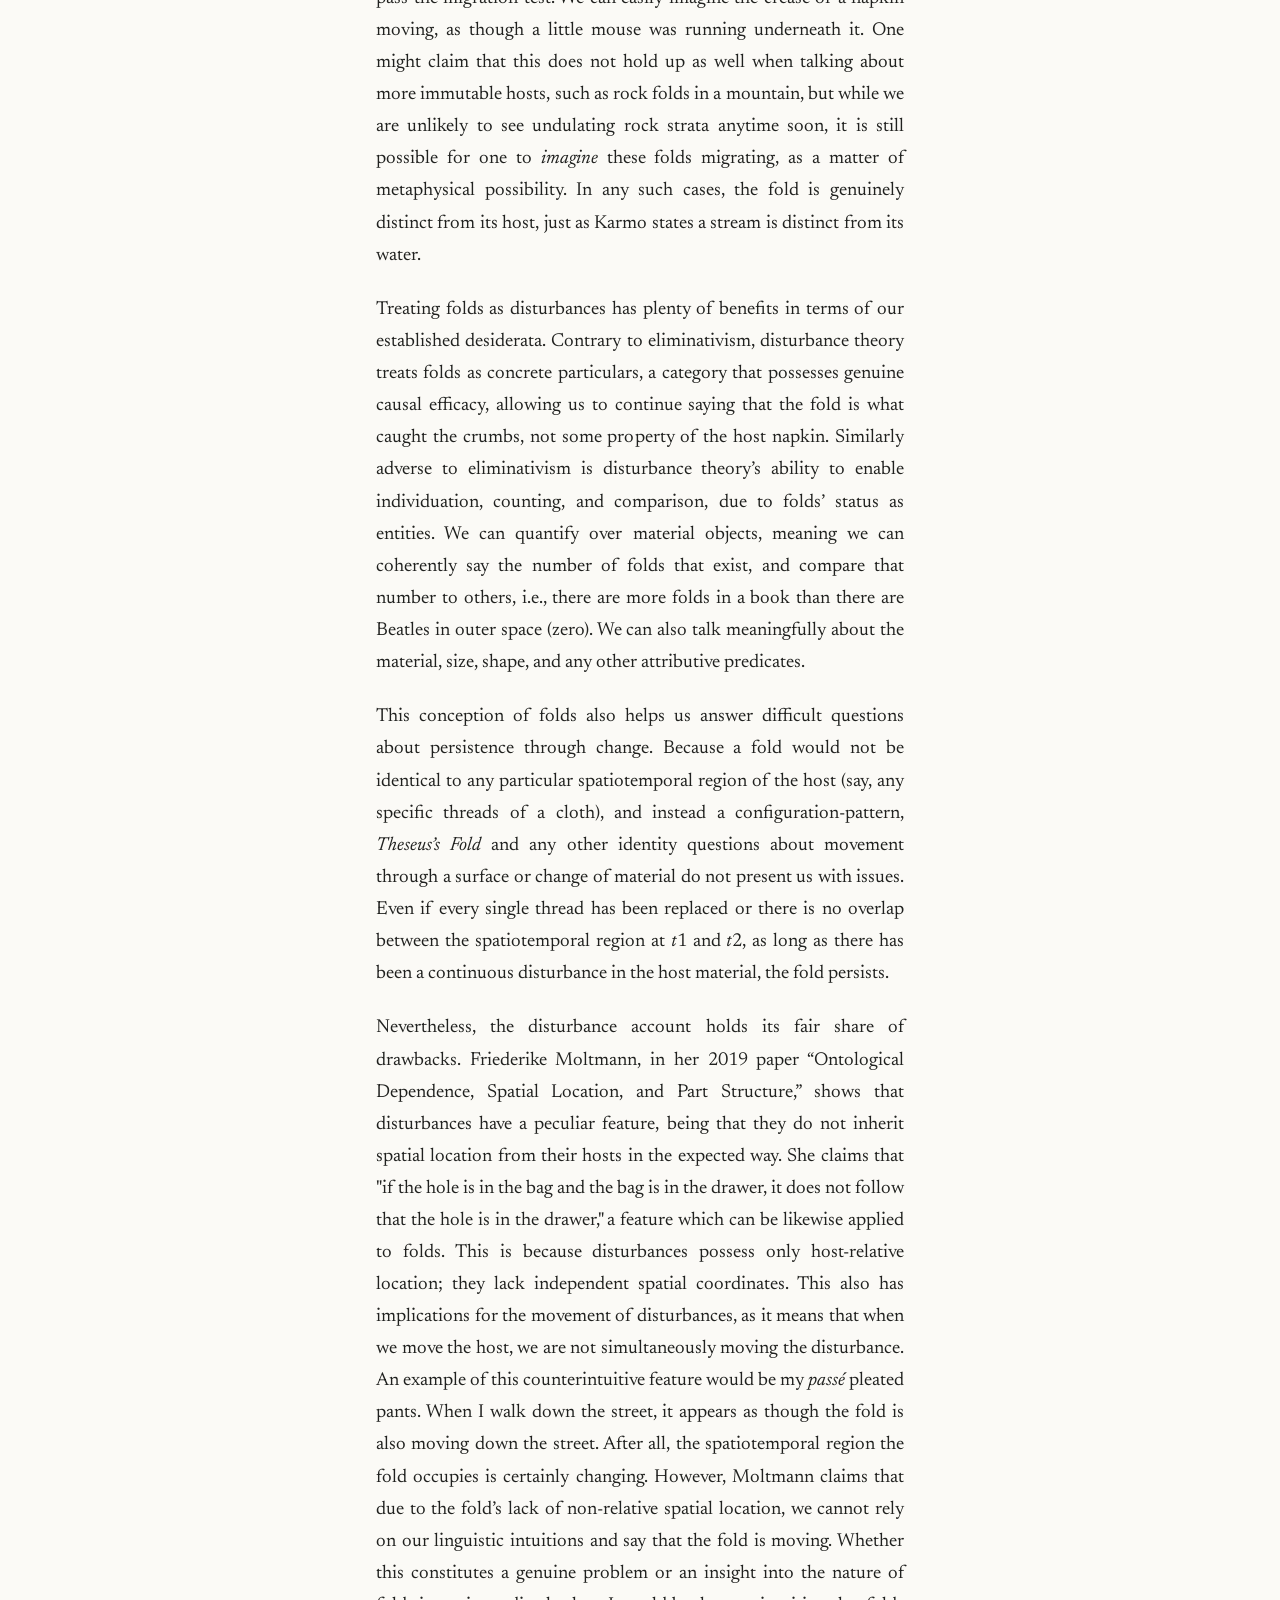
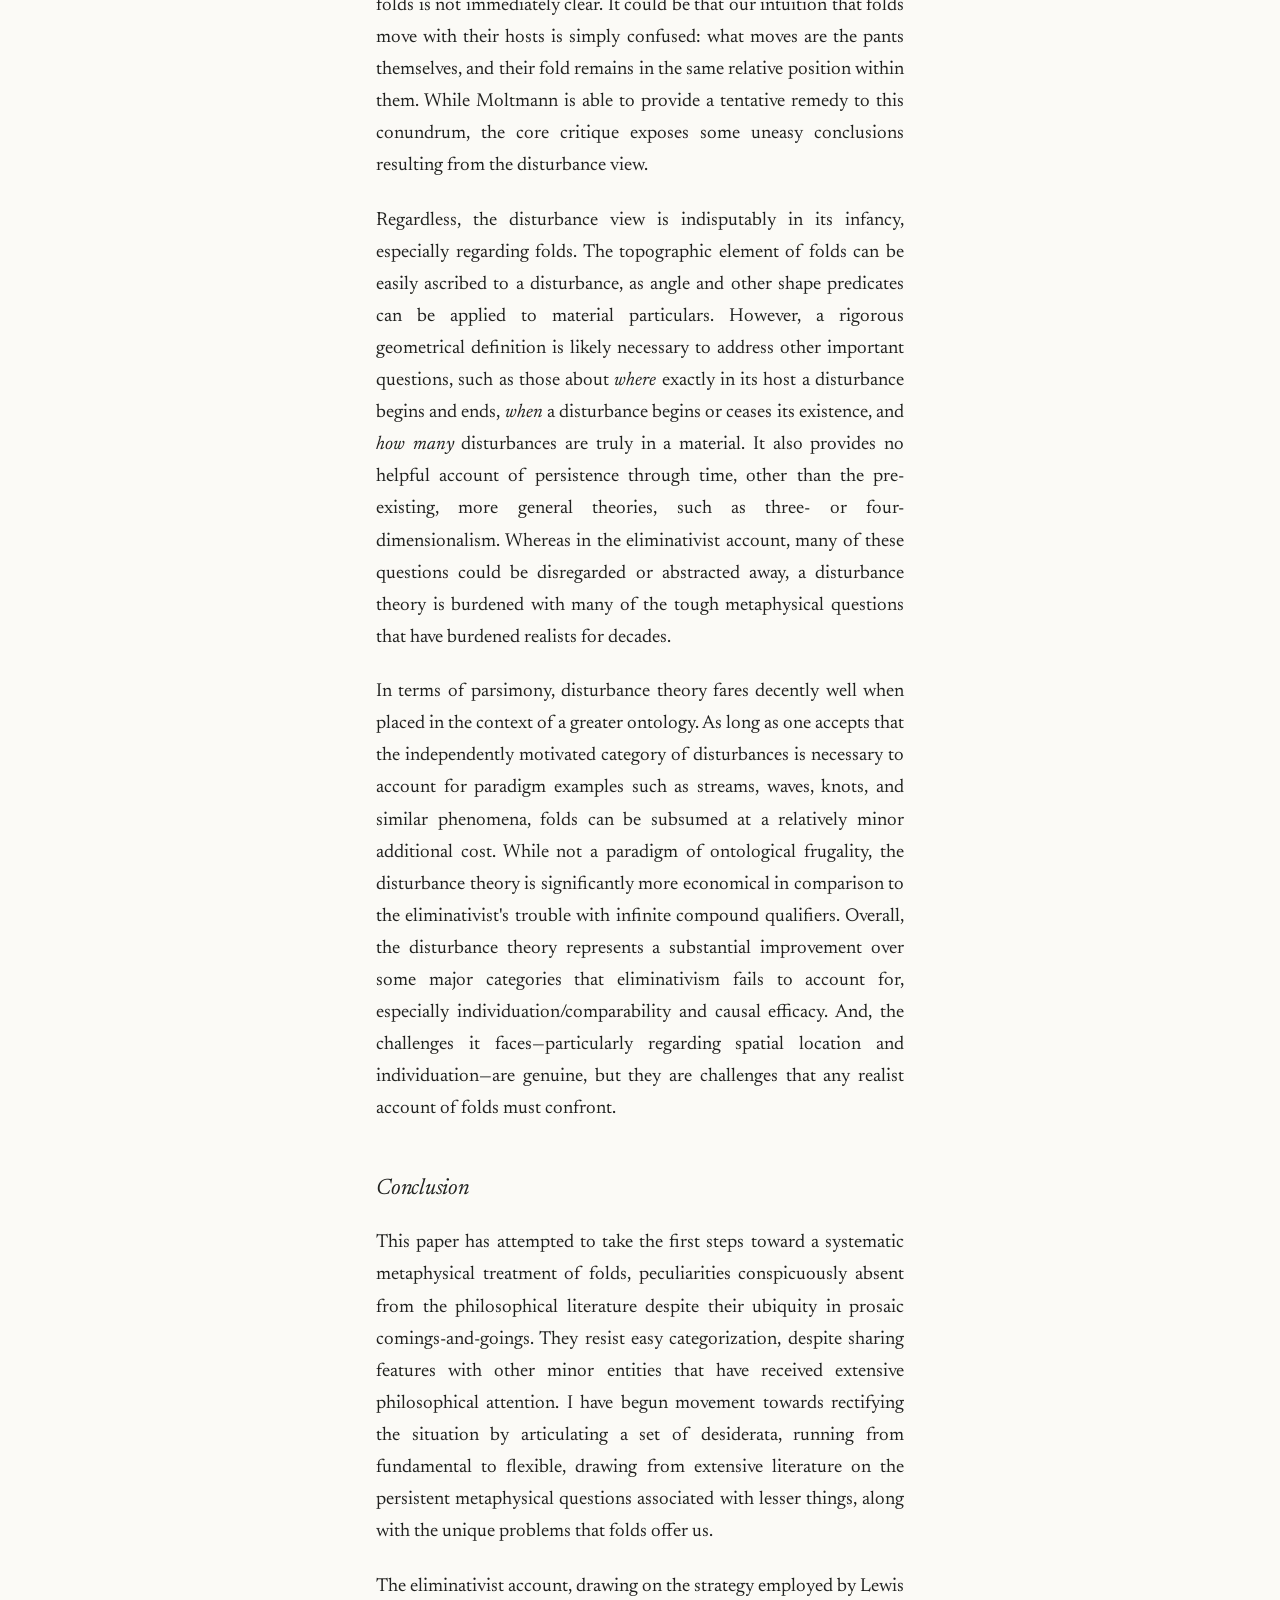
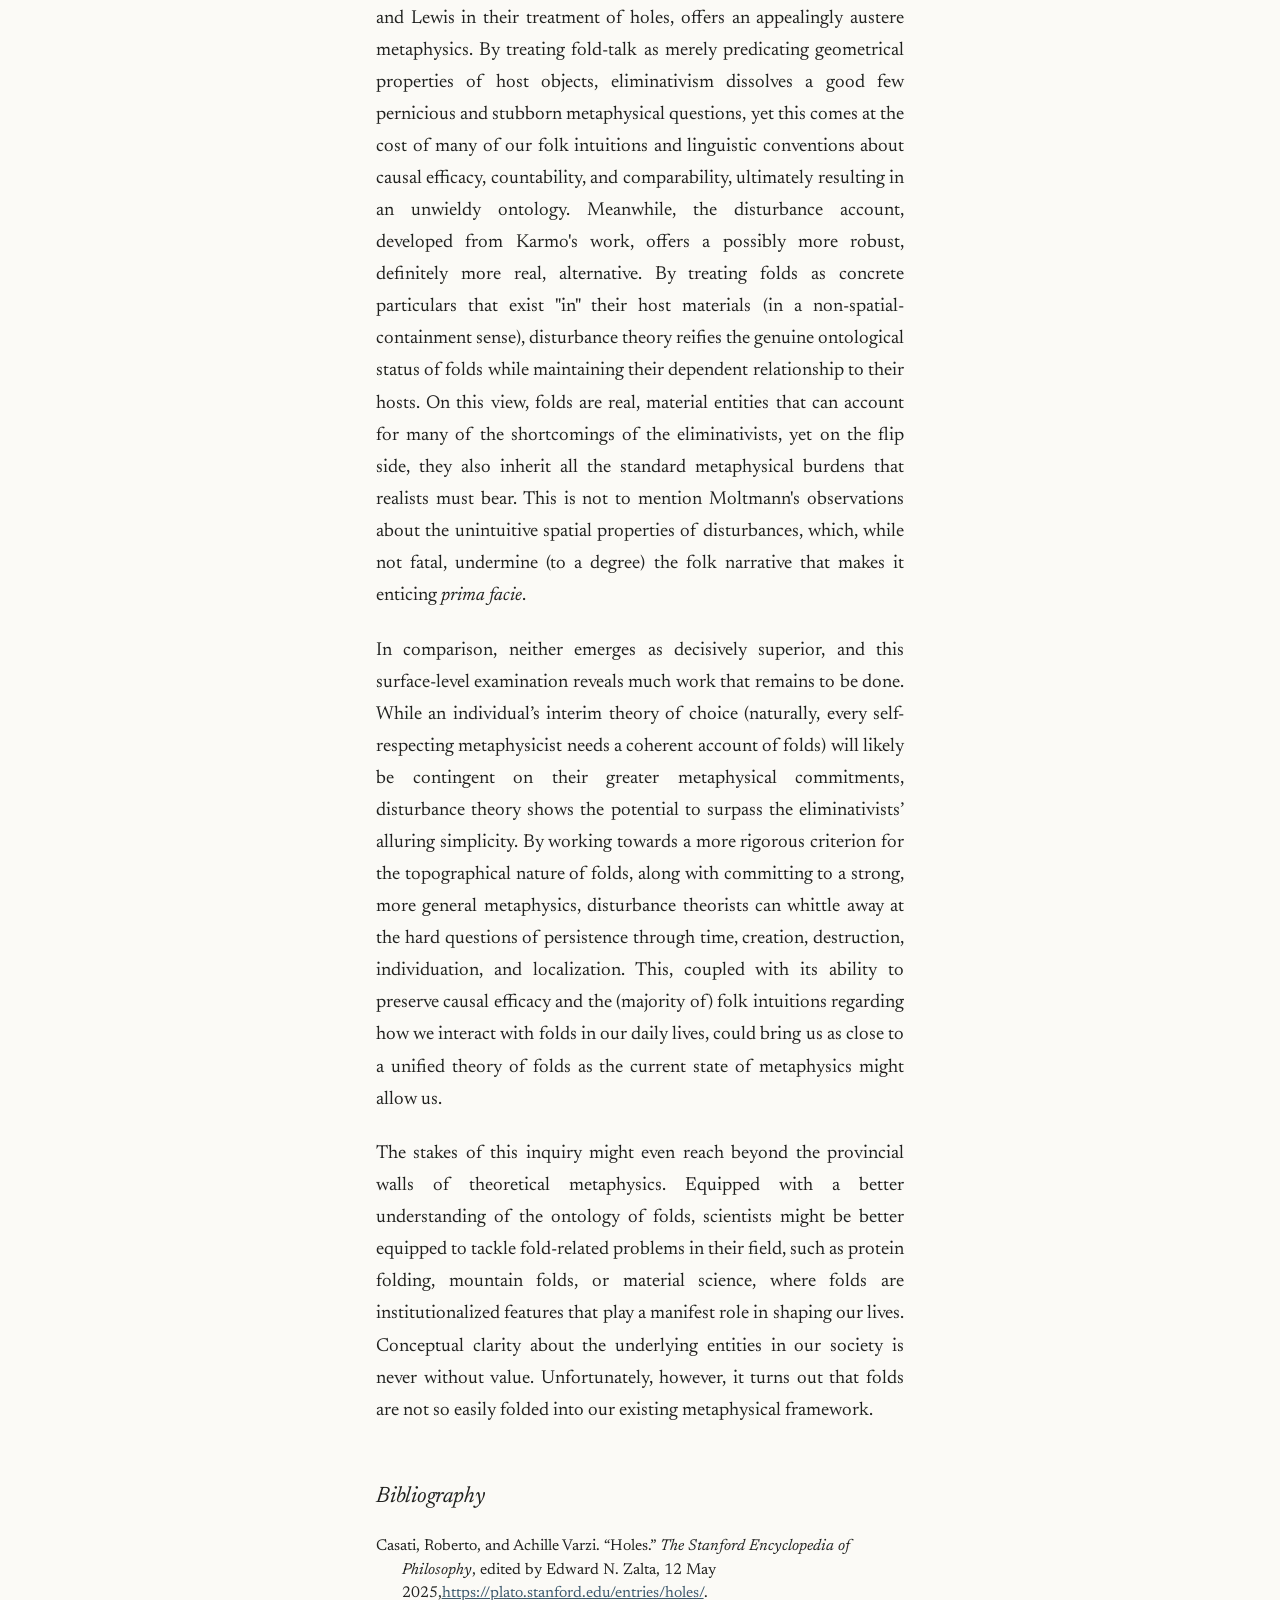
==== commit 191523ce: "Origami: scroll-fold a swan instead of a half-fold The Folds essay now draws an origami swan in the " ====
--- a/a-two-fold-approach-to-folds.html
+++ b/a-two-fold-approach-to-folds.html
@@ -132,43 +132,29 @@
       .reveal { animation: none; opacity: 1; transform: none; }
     }
 
-    /* scroll-driven origami fold in the corner */
+    /* an origami swan that draws itself as you scroll */
     .origami {
       position: fixed;
       left: 1.5rem;
       bottom: 1.5rem;
-      width: 66px;
-      height: 66px;
+      width: 96px;
+      height: 86px;
       z-index: 40;
-      perspective: 340px;
       pointer-events: none;
     }
-    .origami .sheet { position: absolute; inset: 0; transform-style: preserve-3d; }
-    .origami .crease {
-      position: absolute;
-      left: 0; right: 0; top: 50%;
-      border-top: 1px dashed rgba(120, 110, 90, 0.5);
-    }
-    .origami .half {
-      position: absolute;
-      left: 0; width: 100%; height: 50%;
-      box-sizing: border-box;
-      border: 1px solid var(--rule);
-      backface-visibility: hidden;
-    }
-    .origami .half.top {
-      top: 0;
-      border-bottom: none;
-      background: linear-gradient(160deg, #ffffff, #efece4);
-    }
-    .origami .half.bottom {
-      top: 50%;
-      transform-origin: top center;
-      transform: rotateX(var(--fold, 0deg));
-      background: linear-gradient(20deg, #ffffff, #e8e4da);
-      box-shadow: 0 -3px 8px rgba(0, 0, 0, 0.10);
-    }
-    @media (max-width: 620px) { .origami { width: 52px; height: 52px; left: 1rem; bottom: 1rem; } }
+    .origami svg { width: 100%; height: 100%; overflow: visible; display: block; }
+    .origami .swan-fill { fill: var(--ink); opacity: 0; }
+    .origami .swan-line,
+    .origami .swan-crease {
+      fill: none;
+      stroke: var(--ink);
+      stroke-width: 1.7;
+      stroke-linejoin: round;
+      stroke-linecap: round;
+      vector-effect: non-scaling-stroke;
+    }
+    .origami .swan-crease { stroke: var(--paper); stroke-width: 1; opacity: 0.75; }
+    @media (max-width: 620px) { .origami { width: 76px; height: 68px; left: 1rem; bottom: 1rem; } }
   </style>
   <link rel="stylesheet" href="theme.css">
   <script src="theme.js"></script>
@@ -240,36 +226,50 @@
 
   </main>
 
-  <div class="origami" aria-hidden="true" title="Fold this paper in half.">
-    <div class="sheet">
-      <div class="half top"></div>
-      <div class="half bottom"></div>
-      <div class="crease"></div>
-    </div>
+  <div class="origami" aria-hidden="true" title="An origami swan, folded as you read.">
+    <svg viewBox="0 0 100 90">
+      <path class="swan-fill" d="M10 48 Q24 40 42 46 Q54 50 64 52 Q54 36 58 24 Q61 14 70 12 Q78 11 80 16 L88 16 L80 20 Q74 22 72 30 Q70 40 74 48 Q80 58 66 64 Q44 70 28 64 Q14 58 10 48 Z" />
+      <path class="swan-line" d="M10 48 Q24 40 42 46 Q54 50 64 52 Q54 36 58 24 Q61 14 70 12 Q78 11 80 16 L88 16 L80 20 Q74 22 72 30 Q70 40 74 48 Q80 58 66 64 Q44 70 28 64 Q14 58 10 48 Z" />
+      <path class="swan-crease" d="M42 46 L66 64 M28 62 L64 52 M62 50 L70 22" />
+    </svg>
   </div>
 
   <script>
     document.getElementById("year").textContent = new Date().getFullYear();
 
-    /* fold the little paper in half as you scroll through the essay */
+    /* fold an origami swan into being as you scroll through the essay */
     (function () {
-      var bottom = document.querySelector(".origami .half.bottom");
-      if (!bottom) return;
+      var origami = document.querySelector(".origami");
+      if (!origami) return;
+      var line = origami.querySelector(".swan-line");
+      var crease = origami.querySelector(".swan-crease");
+      var fill = origami.querySelector(".swan-fill");
       var reduce = window.matchMedia && window.matchMedia("(prefers-reduced-motion: reduce)").matches;
-      var ticking = false;
+
+      [line, crease].forEach(function (p) {
+        var len = p.getTotalLength();
+        p.dataset.len = len;
+        p.style.strokeDasharray = len;
+        p.style.strokeDashoffset = len;
+      });
+
+      function draw(p, start, end) {
+        // fraction of [start,end] completed, clamped 0..1
+        return Math.min(1, Math.max(0, (p - start) / (end - start)));
+      }
+      function setOffset(path, frac) {
+        path.style.strokeDashoffset = (path.dataset.len * (1 - frac)).toFixed(1);
+      }
+
       function update() {
-        ticking = false;
         var max = document.documentElement.scrollHeight - window.innerHeight;
-        var p = max > 0 ? Math.min(1, Math.max(0, window.scrollY / max)) : 0;
-        bottom.style.setProperty("--fold", (-172 * p).toFixed(1) + "deg");
+        var p = reduce ? 1 : (max > 0 ? Math.min(1, Math.max(0, window.scrollY / max)) : 0);
+        setOffset(line, draw(p, 0, 0.62));      // outline traces the swan first
+        fill.style.opacity = (draw(p, 0.5, 1) * 0.88).toFixed(3); // then it fills in solid
+        setOffset(crease, draw(p, 0.72, 1));    // fold lines etch in last
       }
-      function onScroll() {
-        if (reduce || ticking) return;
-        ticking = true;
-        requestAnimationFrame(update);
-      }
-      window.addEventListener("scroll", onScroll, { passive: true });
-      window.addEventListener("resize", onScroll);
+      window.addEventListener("scroll", update, { passive: true });
+      window.addEventListener("resize", update);
       update();
     })();
   </script>
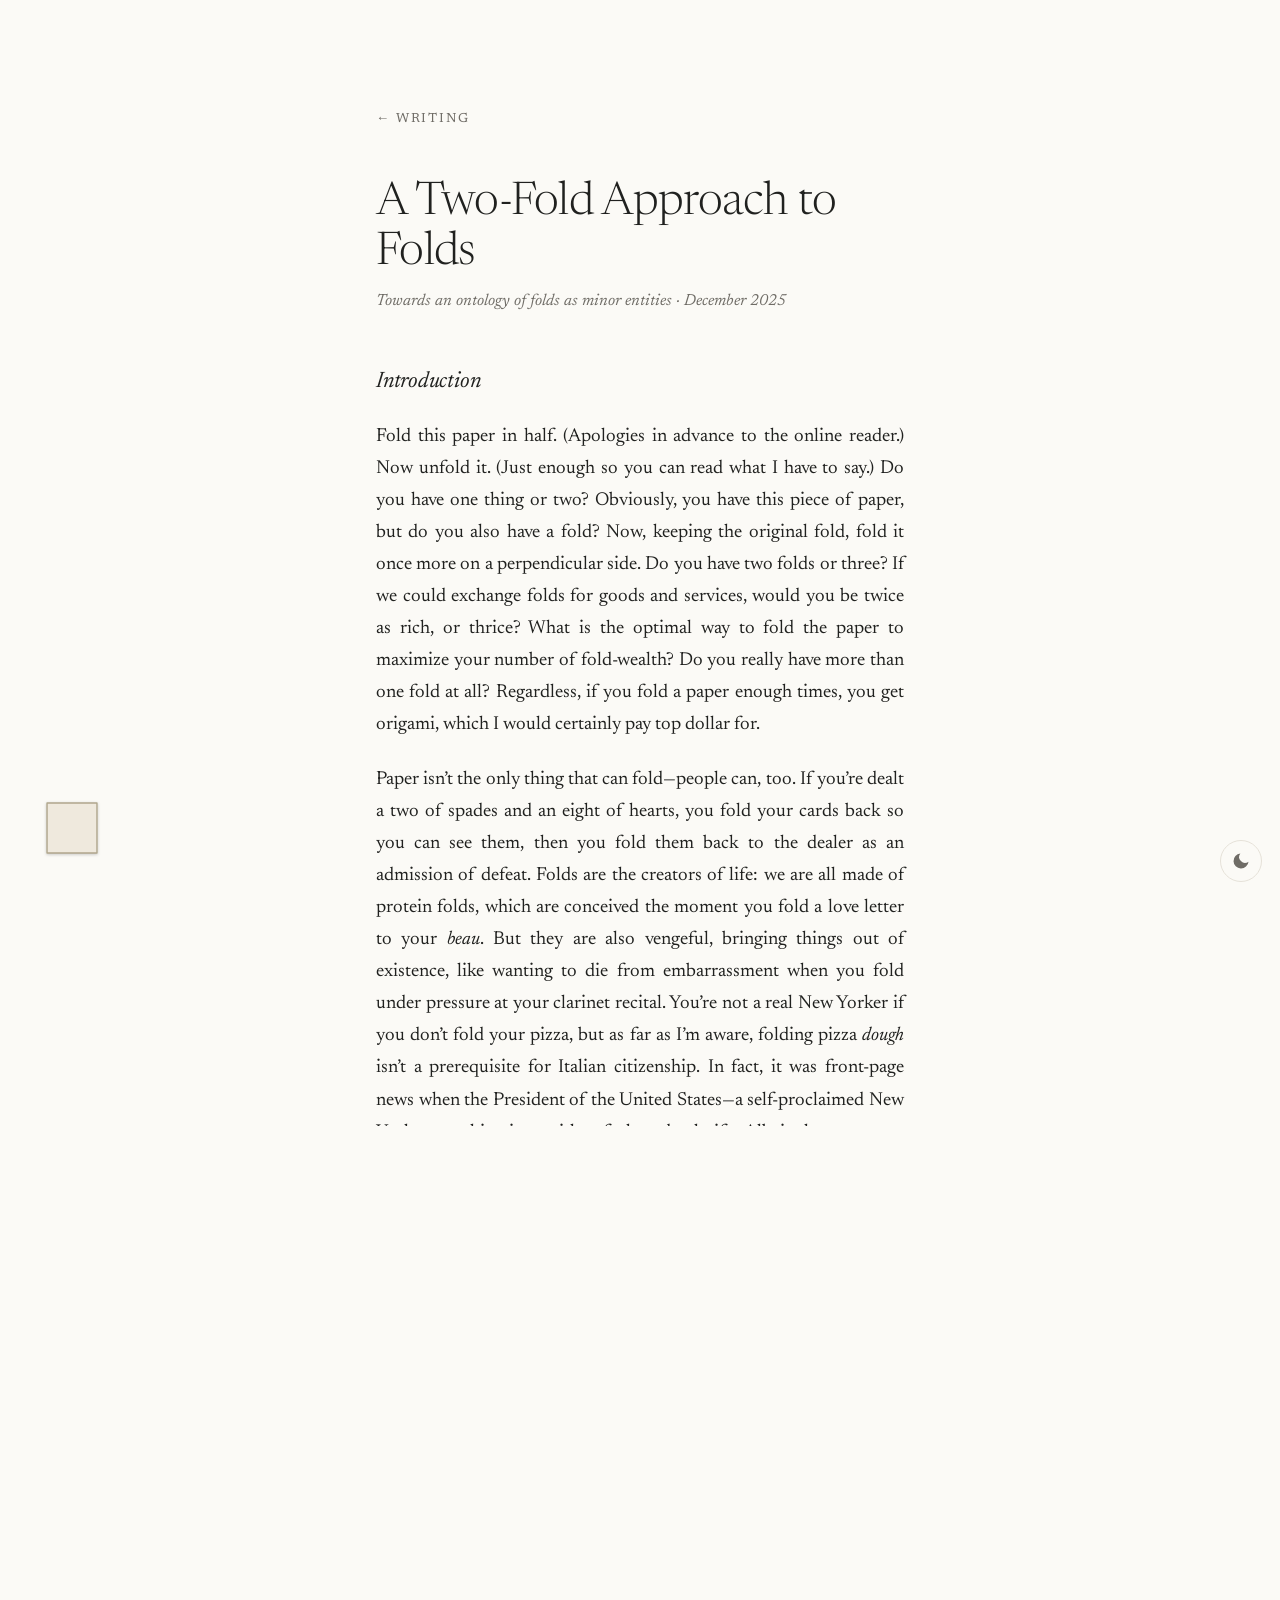
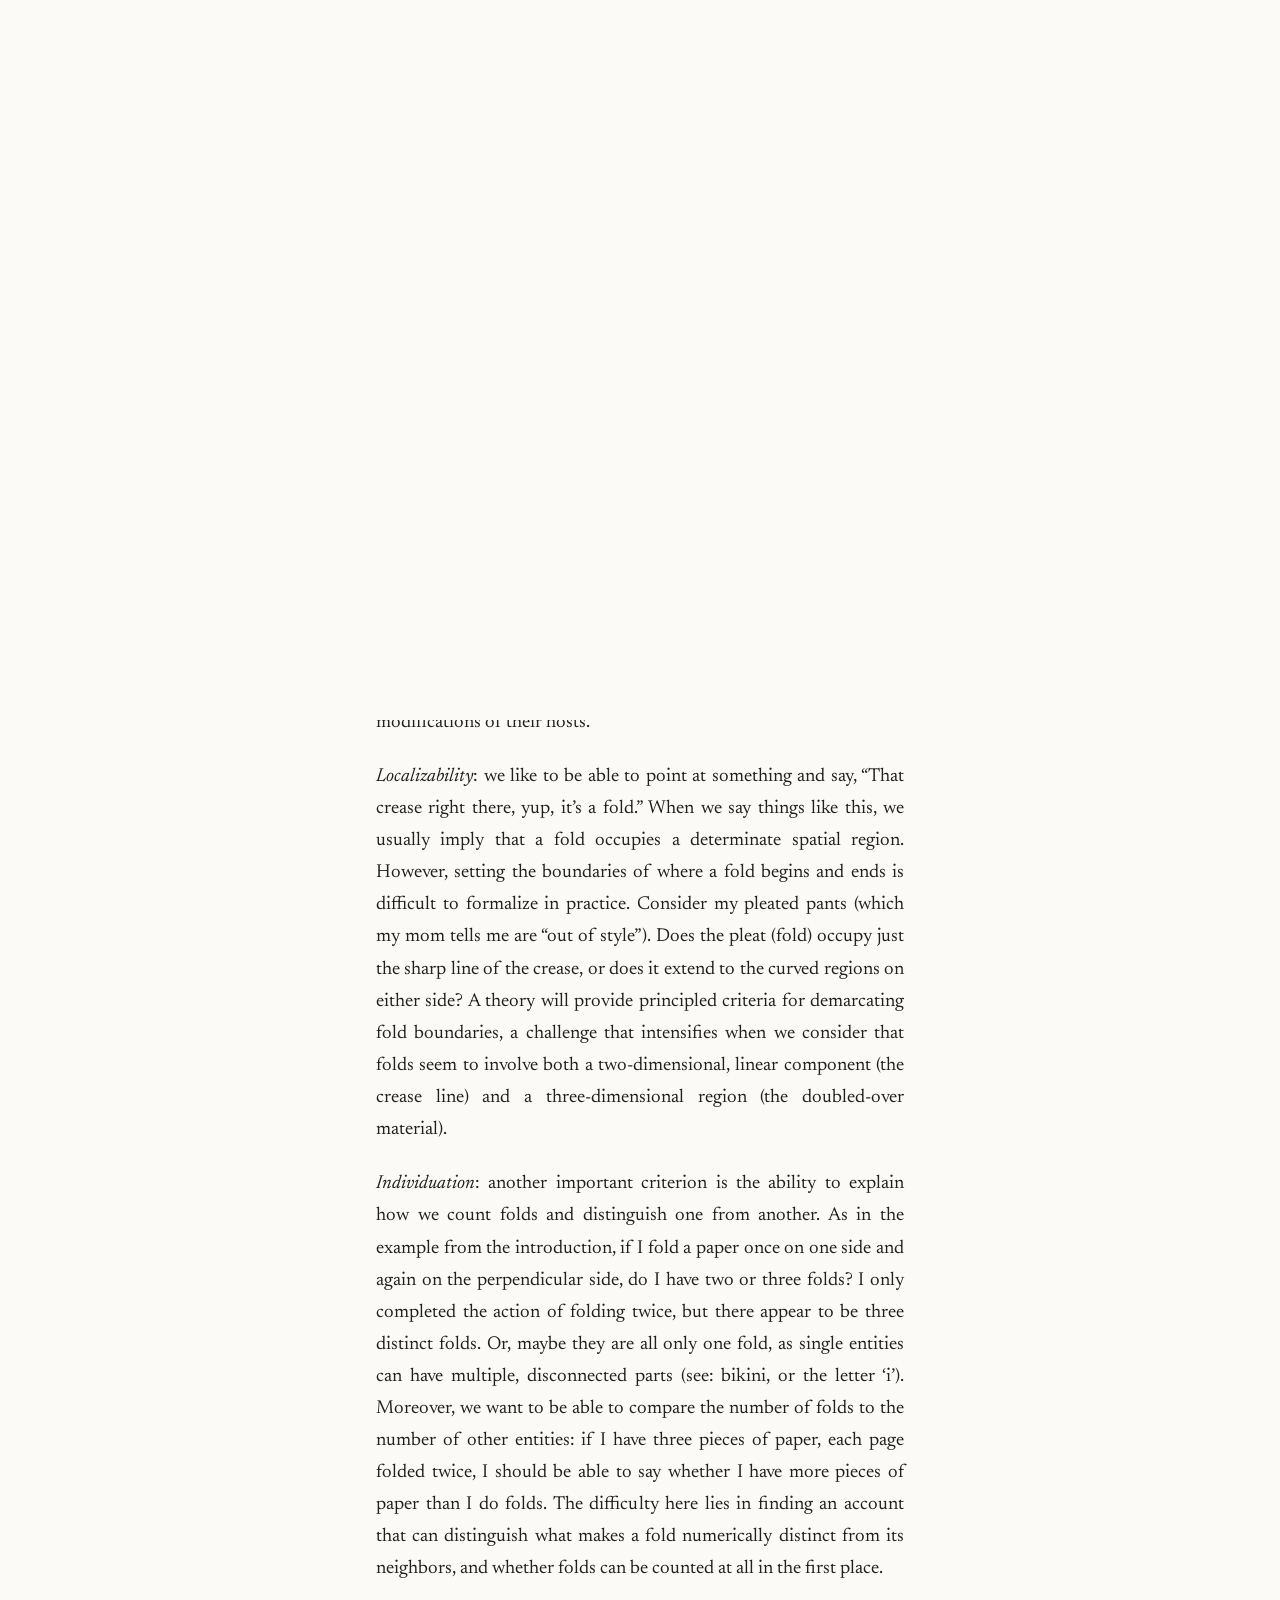
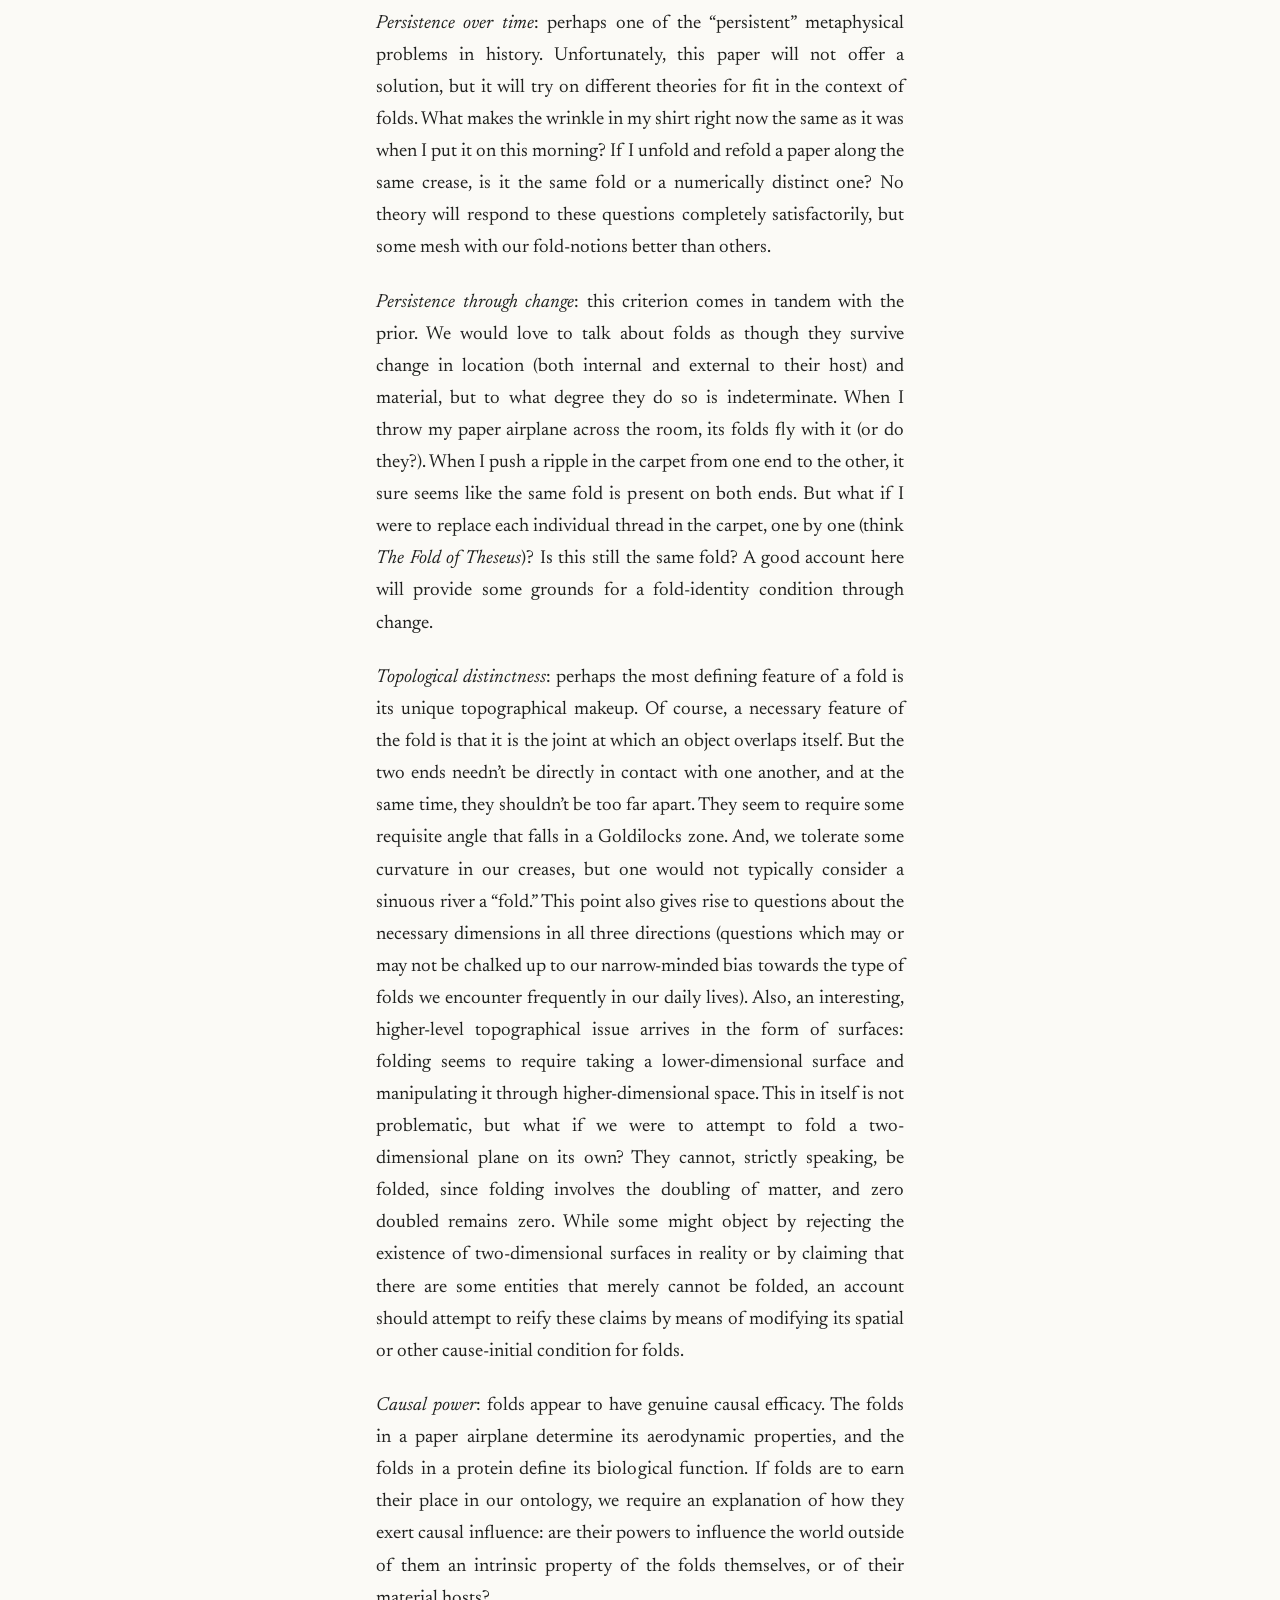
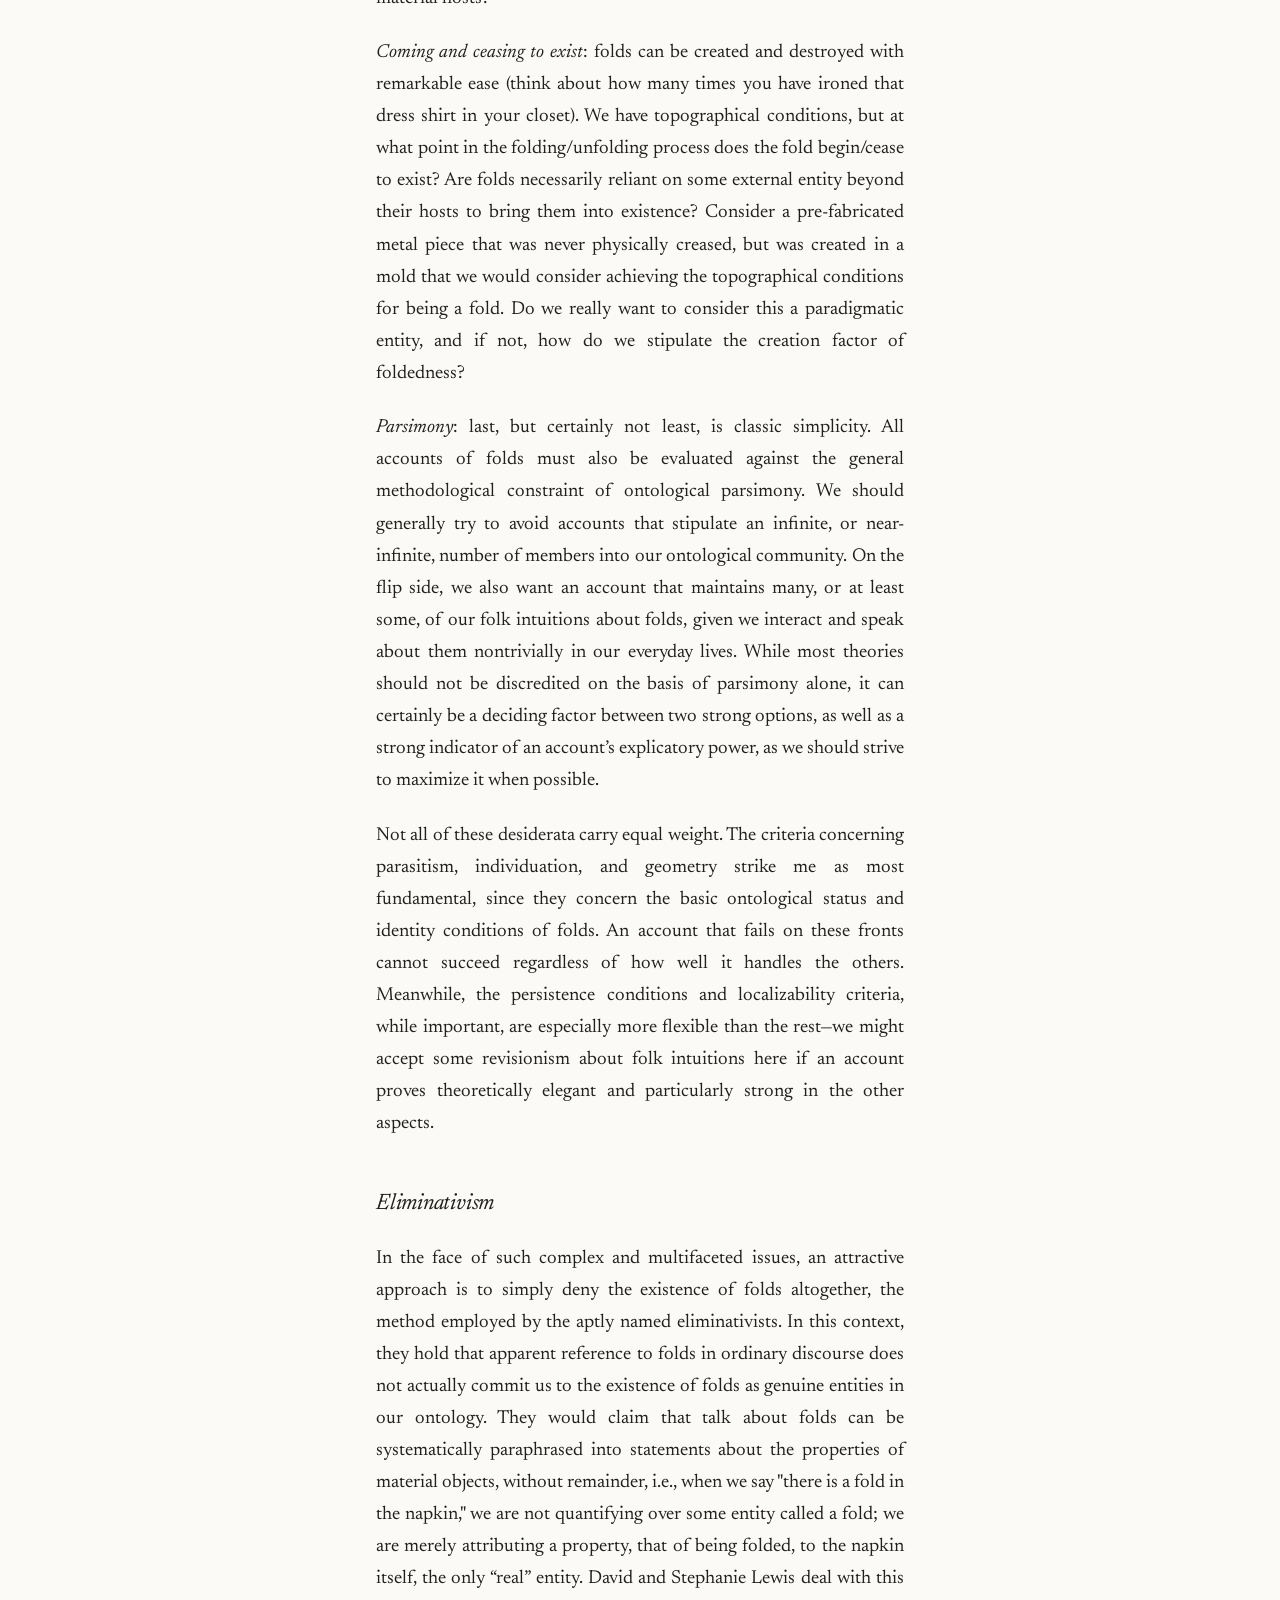
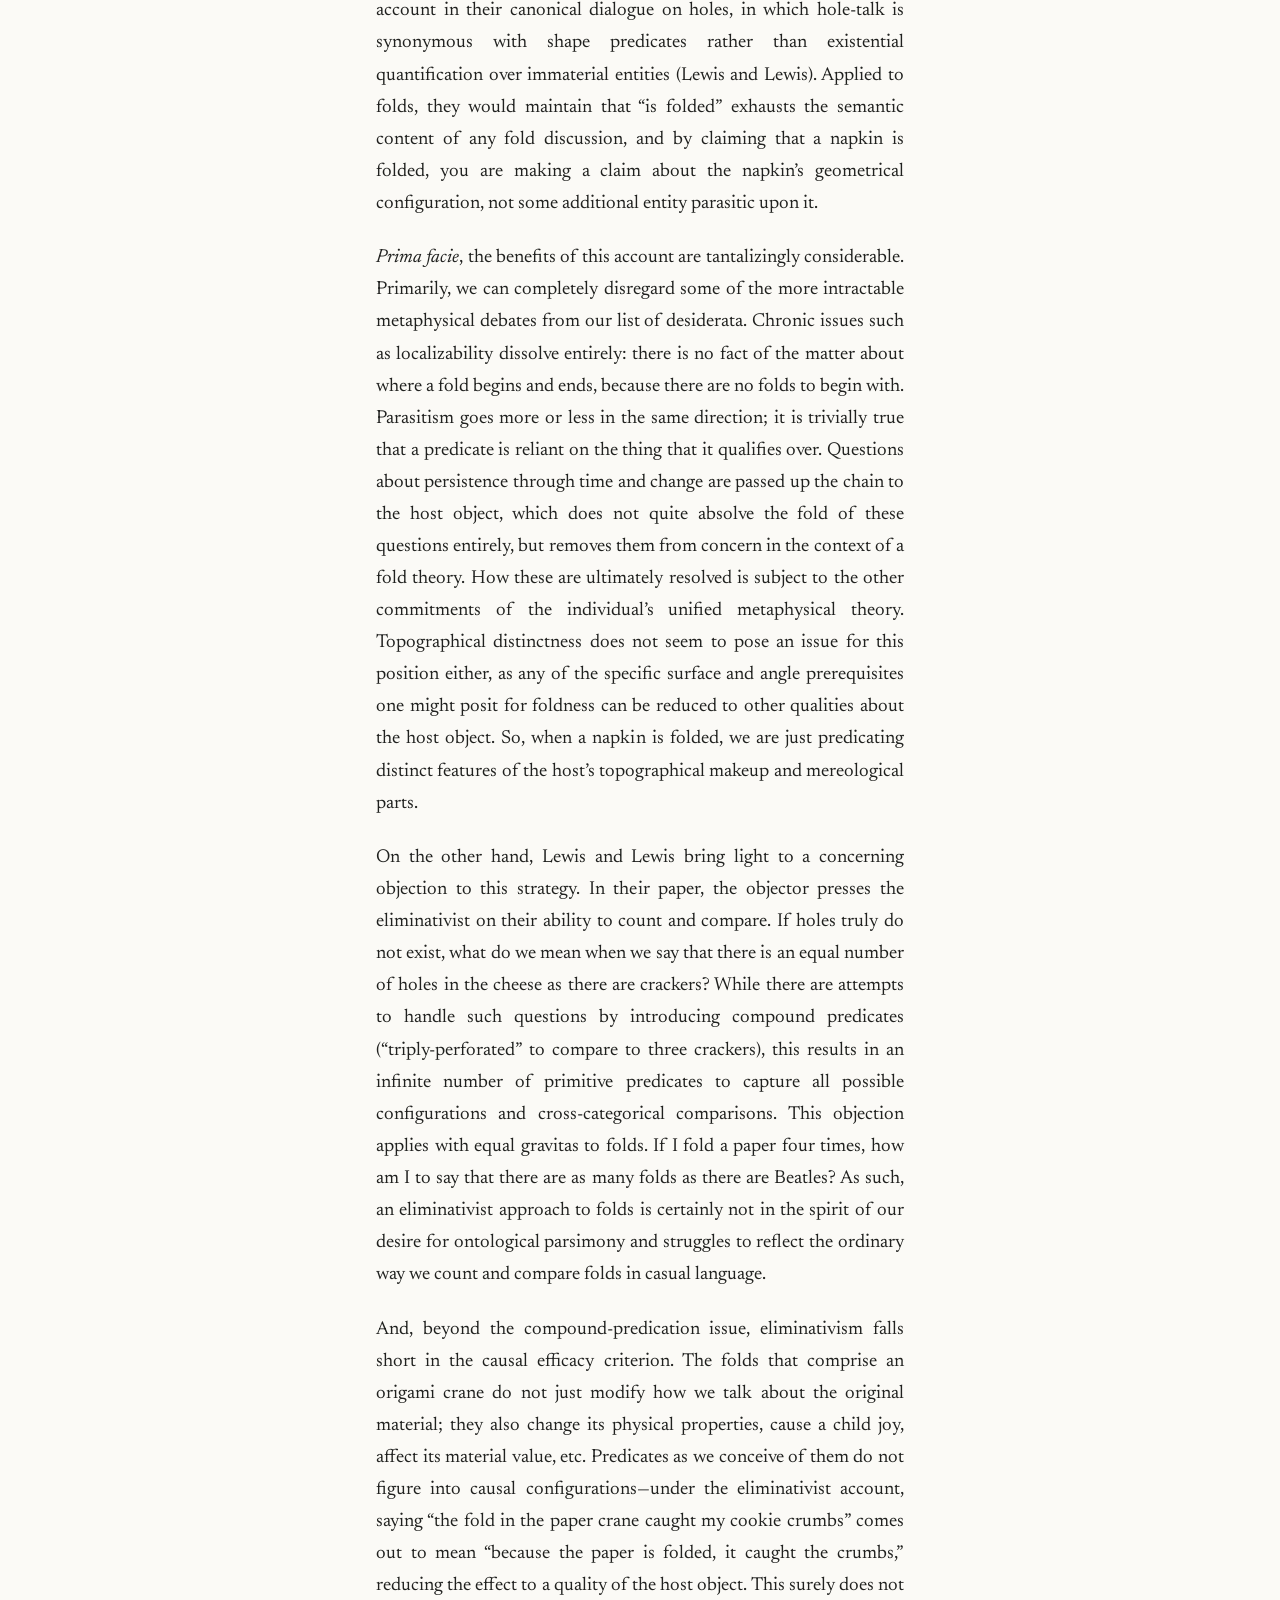
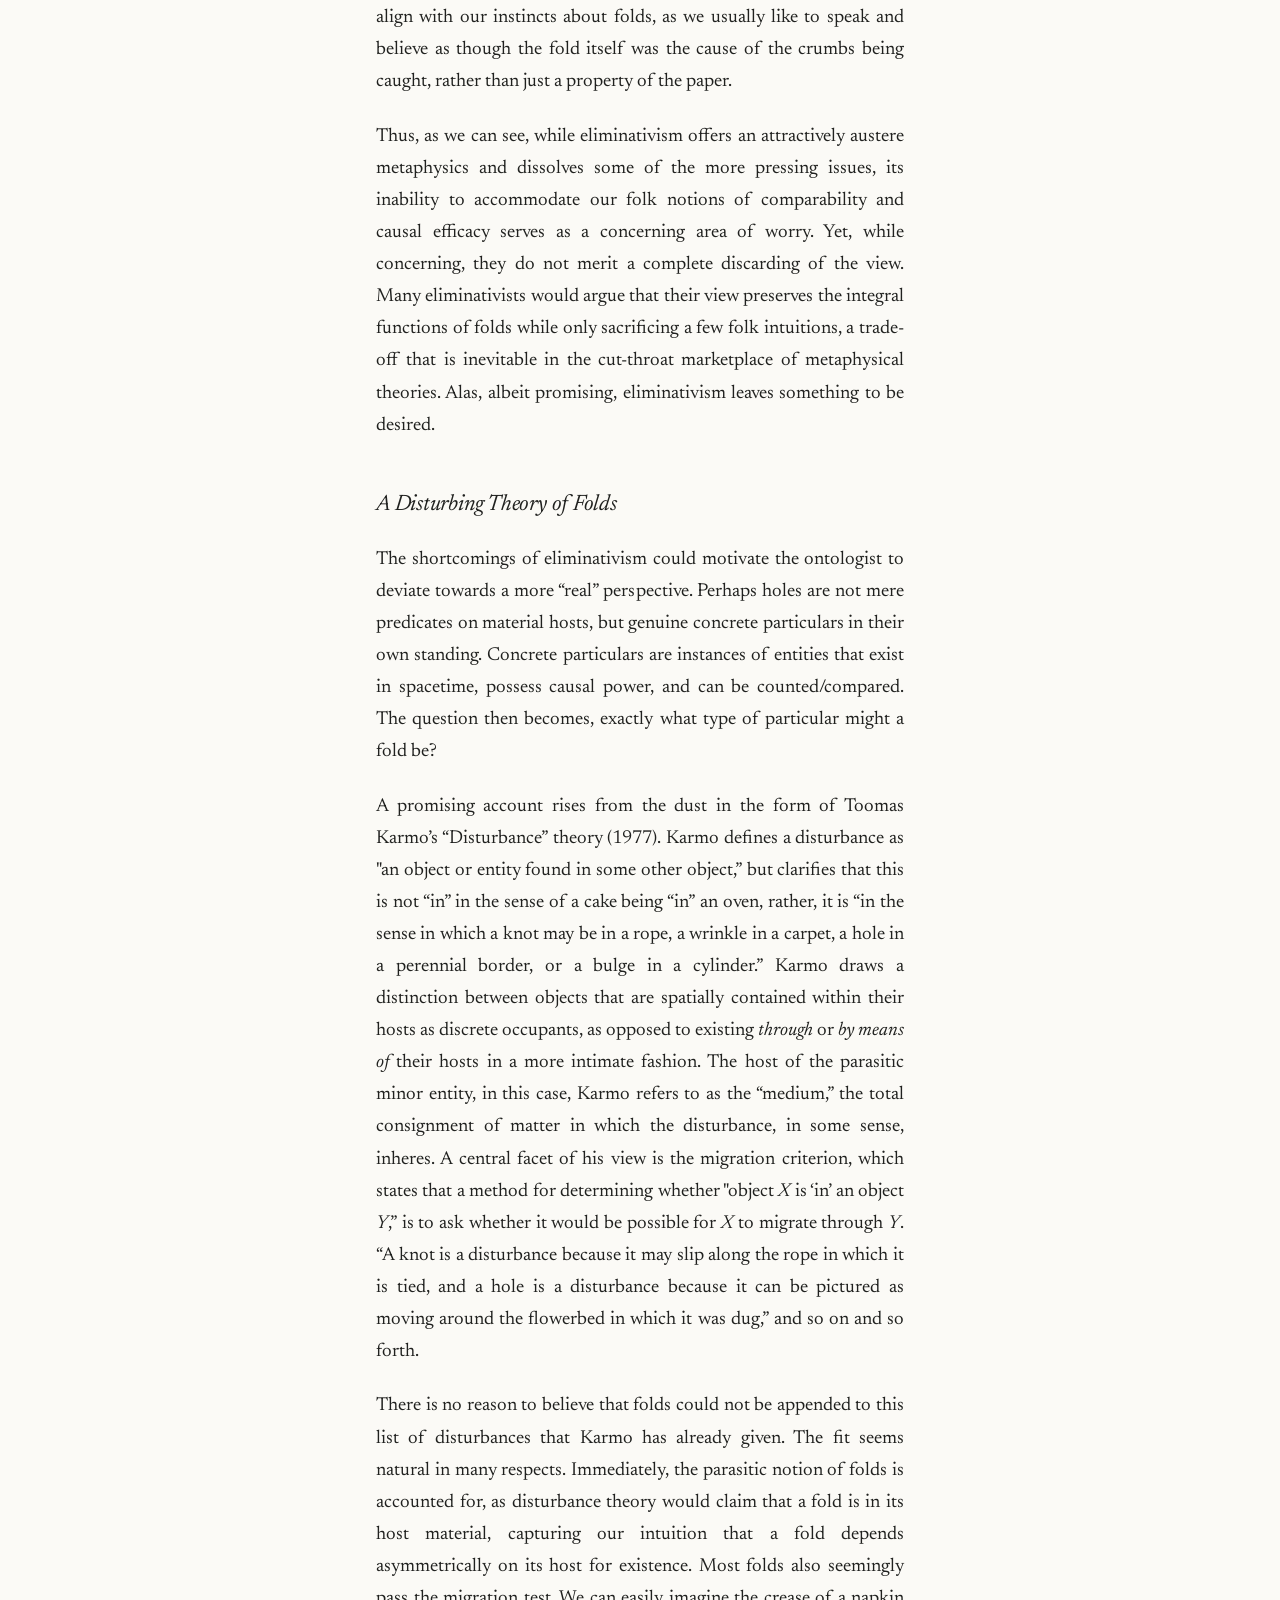
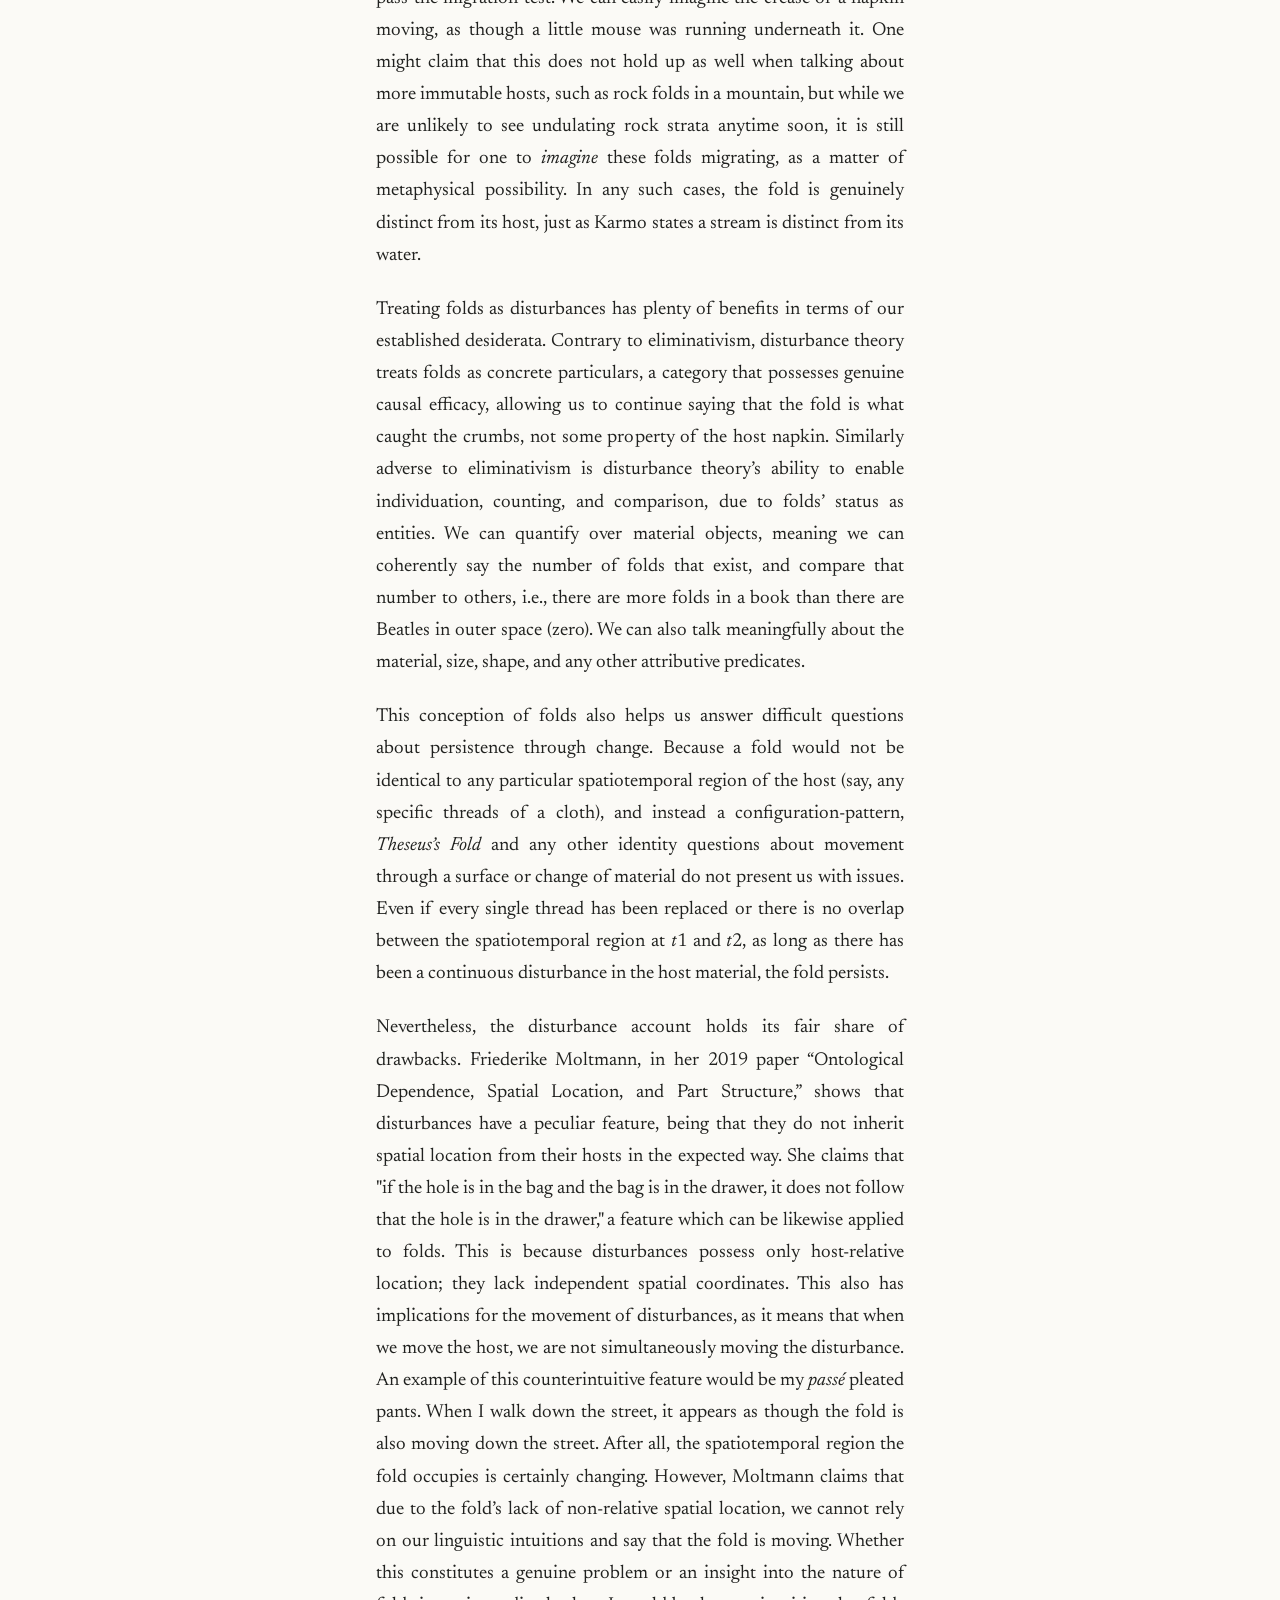
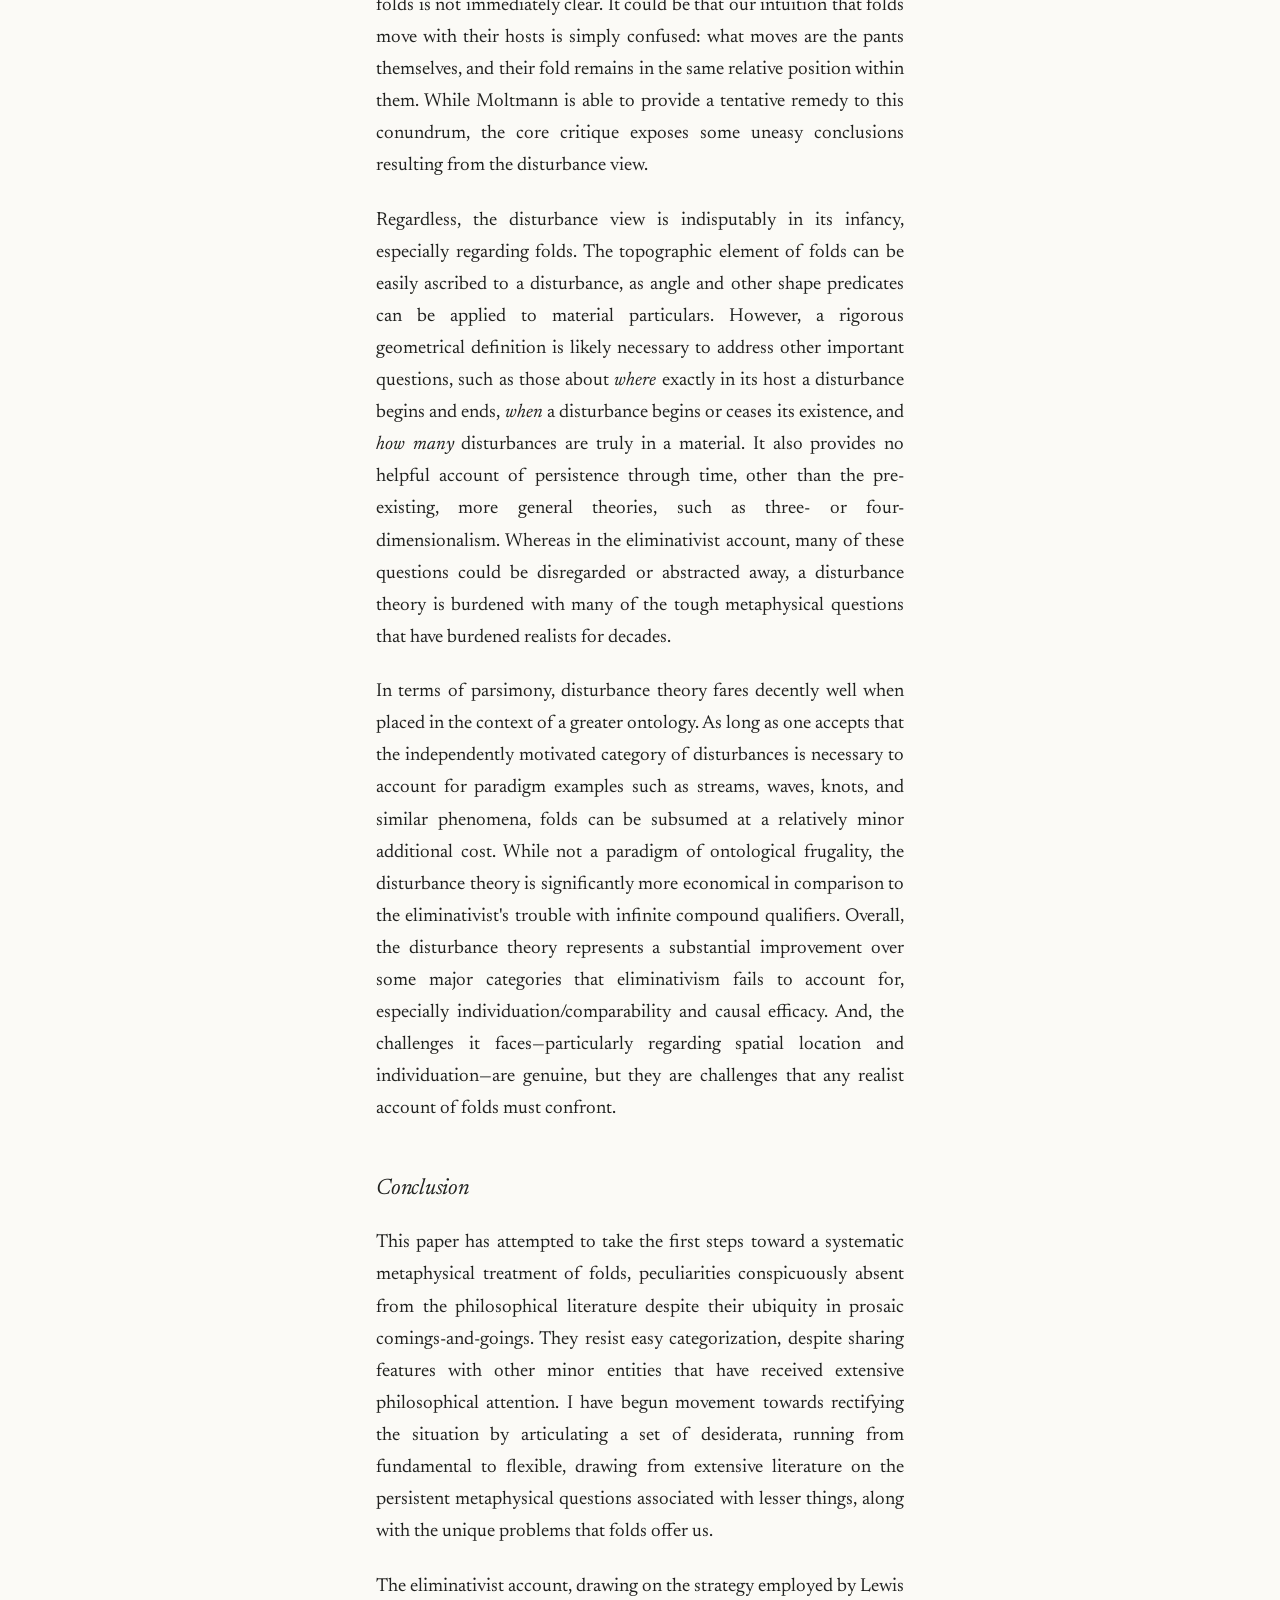
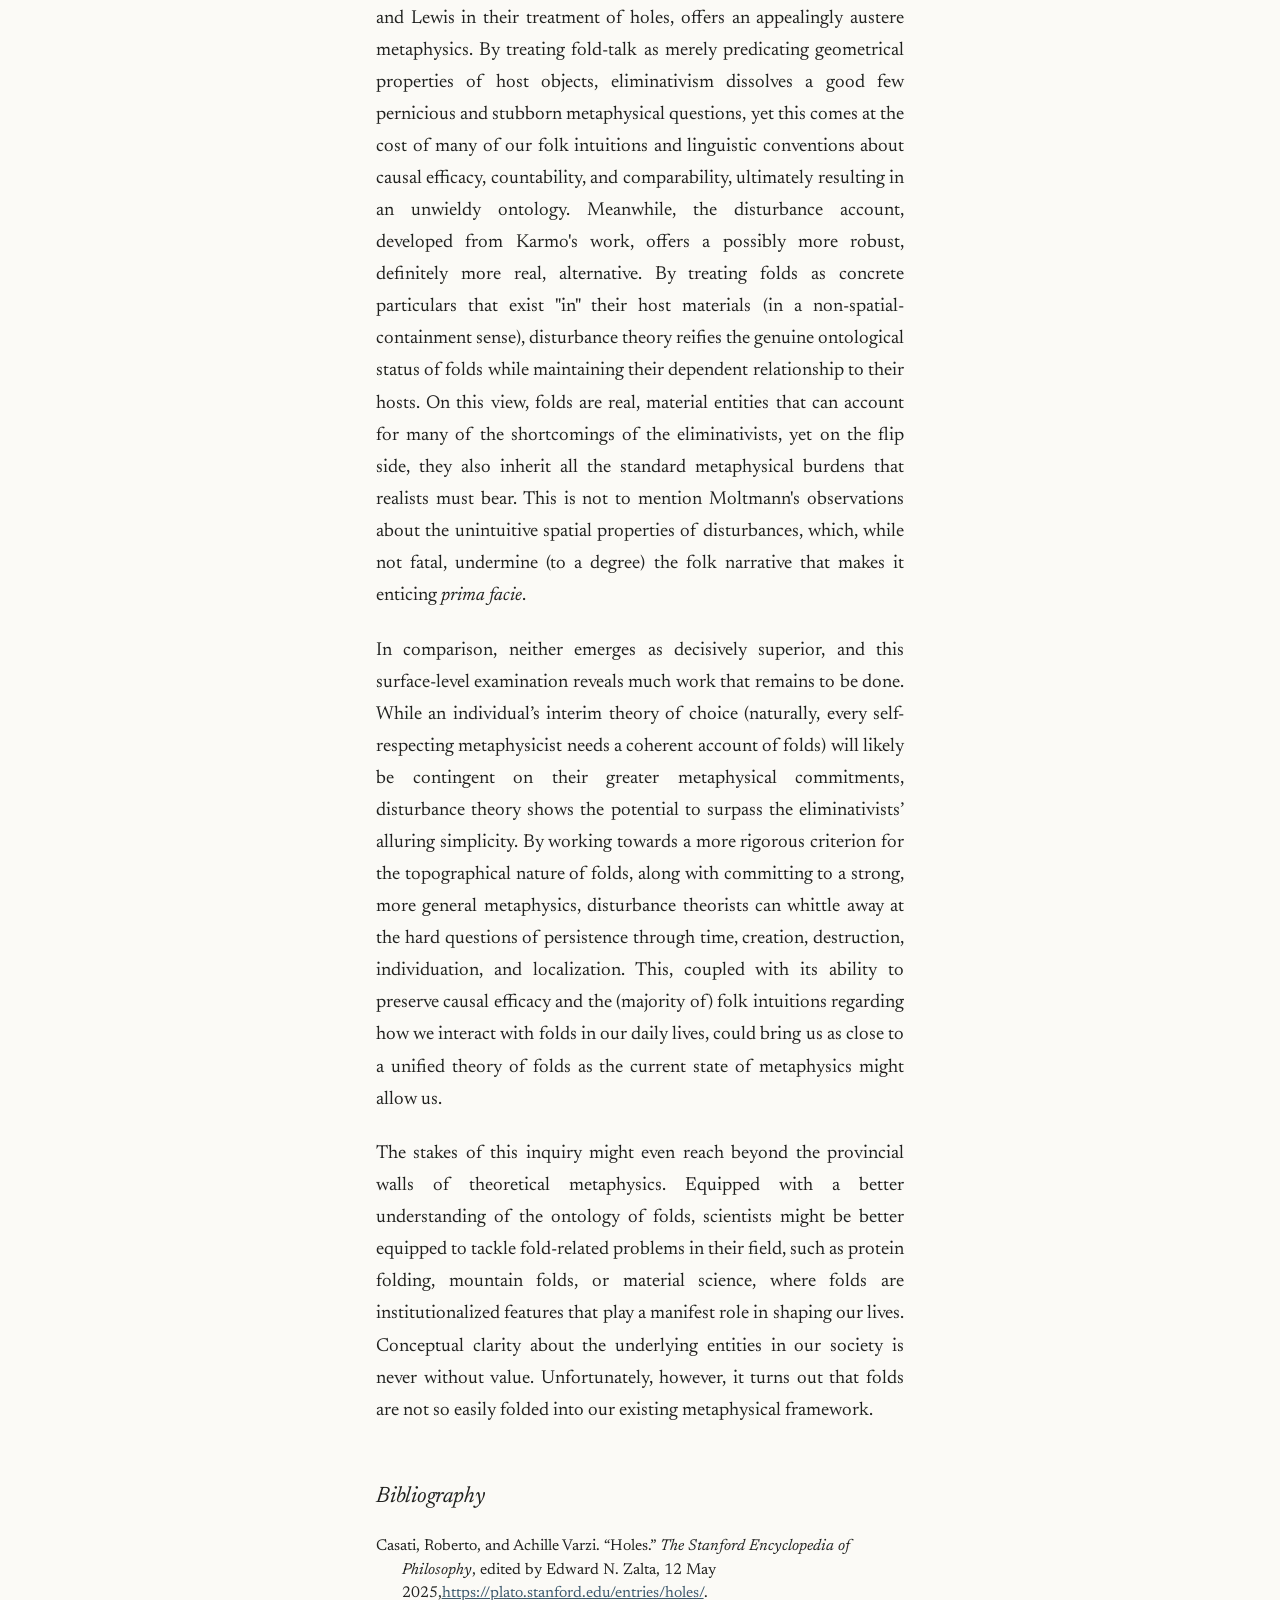
==== commit a57c7c17: "Origami: fold a paper sheet through stages into a swan Replace the silhouette draw-on with a stop-mo" ====
--- a/a-two-fold-approach-to-folds.html
+++ b/a-two-fold-approach-to-folds.html
@@ -132,29 +132,34 @@
       .reveal { animation: none; opacity: 1; transform: none; }
     }
 
-    /* an origami swan that draws itself as you scroll */
+    /* a sheet of paper that folds, stage by stage, into a swan as you scroll */
     .origami {
       position: fixed;
       left: 1.5rem;
       bottom: 1.5rem;
       width: 96px;
-      height: 86px;
+      height: 96px;
       z-index: 40;
       pointer-events: none;
     }
     .origami svg { width: 100%; height: 100%; overflow: visible; display: block; }
-    .origami .swan-fill { fill: var(--ink); opacity: 0; }
-    .origami .swan-line,
-    .origami .swan-crease {
+    .origami .frame { opacity: 0; }
+    .origami .pp {
+      fill: #efe9dd;
+      stroke: #b1a78d;
+      stroke-width: 1.4;
+      stroke-linejoin: round;
+      vector-effect: non-scaling-stroke;
+      filter: drop-shadow(0 1px 1.5px rgba(0, 0, 0, 0.2));
+    }
+    .origami .pc {
       fill: none;
-      stroke: var(--ink);
-      stroke-width: 1.7;
+      stroke: #c7bca2;
+      stroke-width: 0.9;
       stroke-linejoin: round;
-      stroke-linecap: round;
       vector-effect: non-scaling-stroke;
     }
-    .origami .swan-crease { stroke: var(--paper); stroke-width: 1; opacity: 0.75; }
-    @media (max-width: 620px) { .origami { width: 76px; height: 68px; left: 1rem; bottom: 1rem; } }
+    @media (max-width: 620px) { .origami { width: 78px; height: 78px; left: 1rem; bottom: 1rem; } }
   </style>
   <link rel="stylesheet" href="theme.css">
   <script src="theme.js"></script>
@@ -226,47 +231,54 @@
 
   </main>
 
-  <div class="origami" aria-hidden="true" title="An origami swan, folded as you read.">
-    <svg viewBox="0 0 100 90">
-      <path class="swan-fill" d="M10 48 Q24 40 42 46 Q54 50 64 52 Q54 36 58 24 Q61 14 70 12 Q78 11 80 16 L88 16 L80 20 Q74 22 72 30 Q70 40 74 48 Q80 58 66 64 Q44 70 28 64 Q14 58 10 48 Z" />
-      <path class="swan-line" d="M10 48 Q24 40 42 46 Q54 50 64 52 Q54 36 58 24 Q61 14 70 12 Q78 11 80 16 L88 16 L80 20 Q74 22 72 30 Q70 40 74 48 Q80 58 66 64 Q44 70 28 64 Q14 58 10 48 Z" />
-      <path class="swan-crease" d="M42 46 L66 64 M28 62 L64 52 M62 50 L70 22" />
+  <div class="origami" aria-hidden="true" title="A sheet of paper, folded into a swan as you read.">
+    <svg viewBox="0 0 100 100">
+      <!-- 0: flat sheet -->
+      <g class="frame">
+        <polygon class="pp" points="24,24 76,24 76,76 24,76" />
+      </g>
+      <!-- 1: first crease marked -->
+      <g class="frame">
+        <polygon class="pp" points="24,24 76,24 76,76 24,76" />
+        <line class="pc" x1="24" y1="76" x2="76" y2="24" />
+      </g>
+      <!-- 2: folded in half — a triangle -->
+      <g class="frame">
+        <polygon class="pp" points="76,24 76,76 24,76" />
+        <line class="pc" x1="76" y1="76" x2="50" y2="50" />
+        <line class="pc" x1="50" y1="50" x2="76" y2="24" />
+      </g>
+      <!-- 3: folded again — a kite / bird base -->
+      <g class="frame">
+        <polygon class="pp" points="50,22 71,54 50,86 29,54" />
+        <line class="pc" x1="50" y1="22" x2="50" y2="86" />
+        <line class="pc" x1="29" y1="54" x2="71" y2="54" />
+      </g>
+      <!-- 4: the swan -->
+      <g class="frame">
+        <path class="pp" d="M10 48 Q24 40 42 46 Q54 50 64 52 Q54 36 58 24 Q61 14 70 12 Q78 11 80 16 L88 16 L80 20 Q74 22 72 30 Q70 40 74 48 Q80 58 66 64 Q44 70 28 64 Q14 58 10 48 Z" />
+        <path class="pc" d="M42 46 L66 64 M28 62 L64 52 M62 50 L70 22" />
+      </g>
     </svg>
   </div>
 
   <script>
     document.getElementById("year").textContent = new Date().getFullYear();
 
-    /* fold an origami swan into being as you scroll through the essay */
+    /* scrub a sheet of paper through its fold stages into a swan as you scroll */
     (function () {
-      var origami = document.querySelector(".origami");
-      if (!origami) return;
-      var line = origami.querySelector(".swan-line");
-      var crease = origami.querySelector(".swan-crease");
-      var fill = origami.querySelector(".swan-fill");
+      var frames = [].slice.call(document.querySelectorAll(".origami .frame"));
+      if (!frames.length) return;
+      var last = frames.length - 1;
       var reduce = window.matchMedia && window.matchMedia("(prefers-reduced-motion: reduce)").matches;
-
-      [line, crease].forEach(function (p) {
-        var len = p.getTotalLength();
-        p.dataset.len = len;
-        p.style.strokeDasharray = len;
-        p.style.strokeDashoffset = len;
-      });
-
-      function draw(p, start, end) {
-        // fraction of [start,end] completed, clamped 0..1
-        return Math.min(1, Math.max(0, (p - start) / (end - start)));
-      }
-      function setOffset(path, frac) {
-        path.style.strokeDashoffset = (path.dataset.len * (1 - frac)).toFixed(1);
-      }
 
       function update() {
         var max = document.documentElement.scrollHeight - window.innerHeight;
         var p = reduce ? 1 : (max > 0 ? Math.min(1, Math.max(0, window.scrollY / max)) : 0);
-        setOffset(line, draw(p, 0, 0.62));      // outline traces the swan first
-        fill.style.opacity = (draw(p, 0.5, 1) * 0.88).toFixed(3); // then it fills in solid
-        setOffset(crease, draw(p, 0.72, 1));    // fold lines etch in last
+        var pos = p * last;                       // 0 → flat sheet, last → swan
+        frames.forEach(function (f, i) {
+          f.style.opacity = Math.max(0, 1 - Math.abs(pos - i)).toFixed(3); // crossfade adjacent stages
+        });
       }
       window.addEventListener("scroll", update, { passive: true });
       window.addEventListener("resize", update);
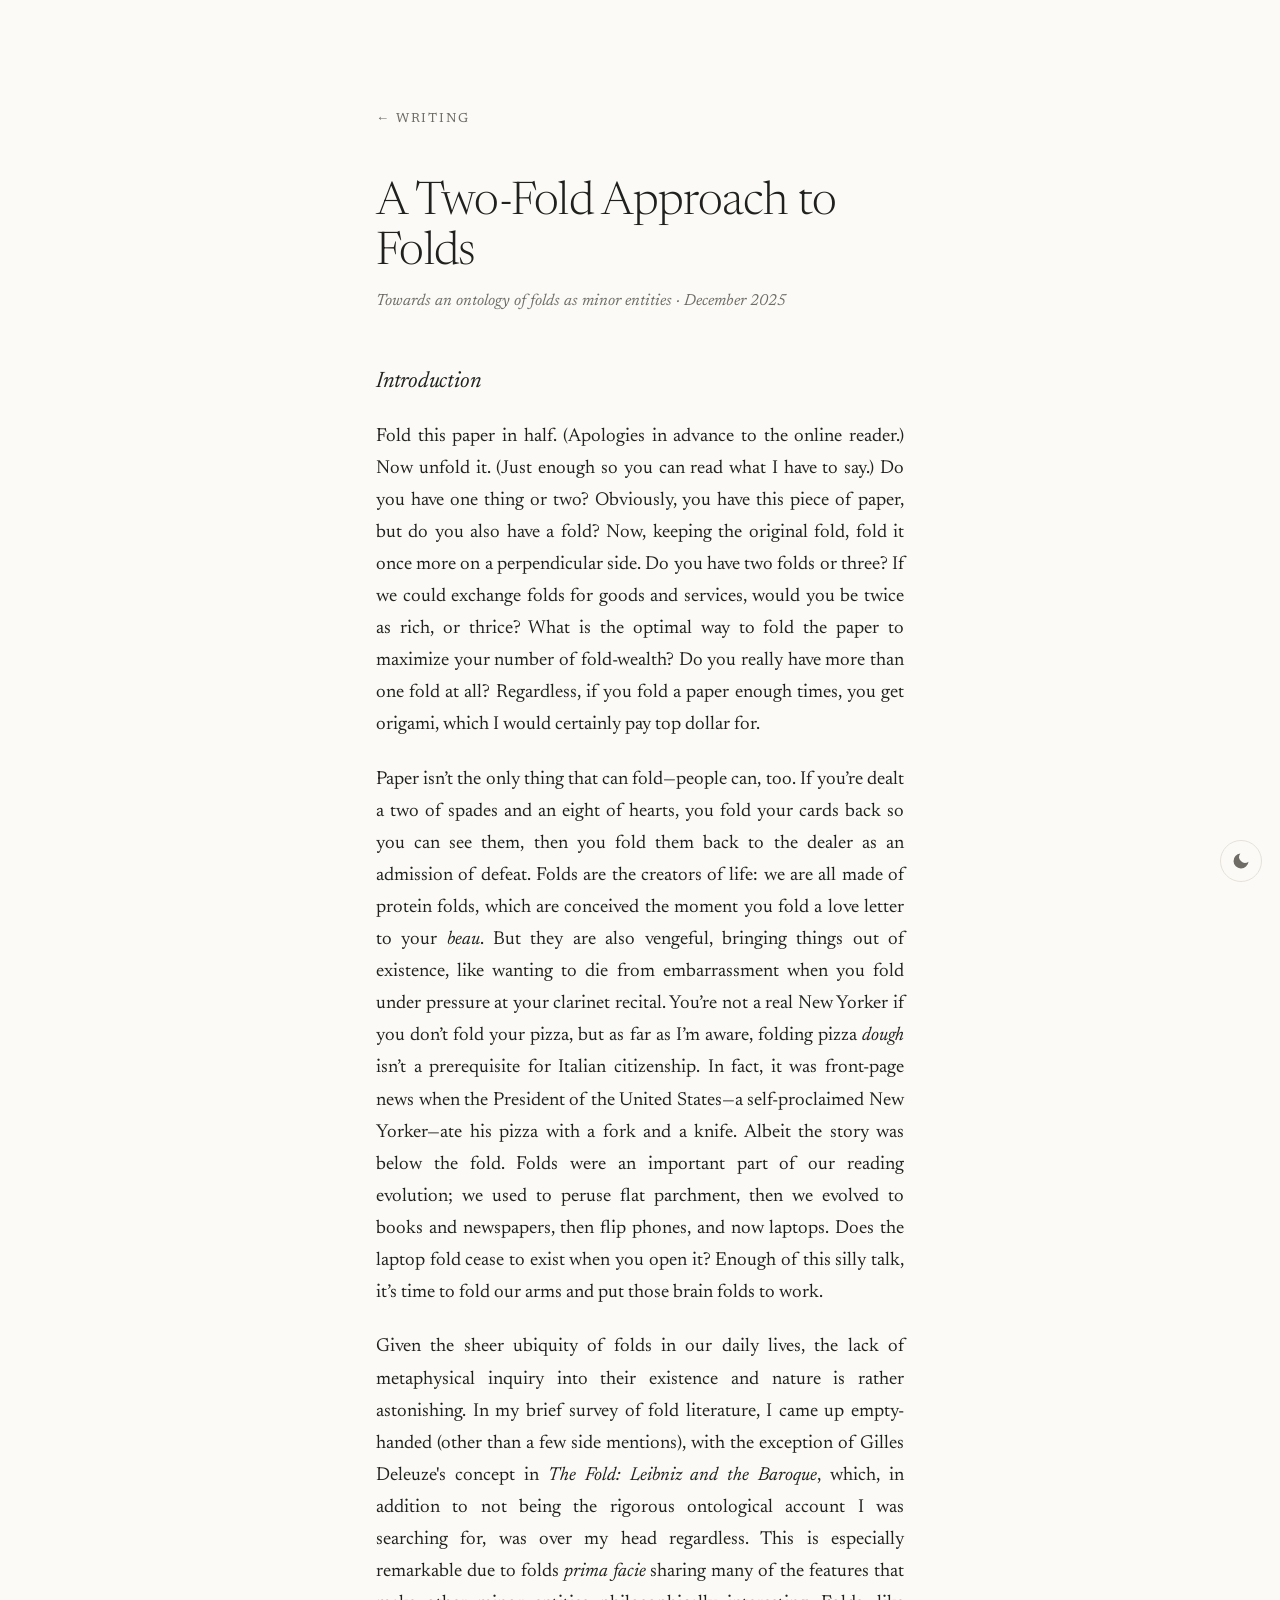
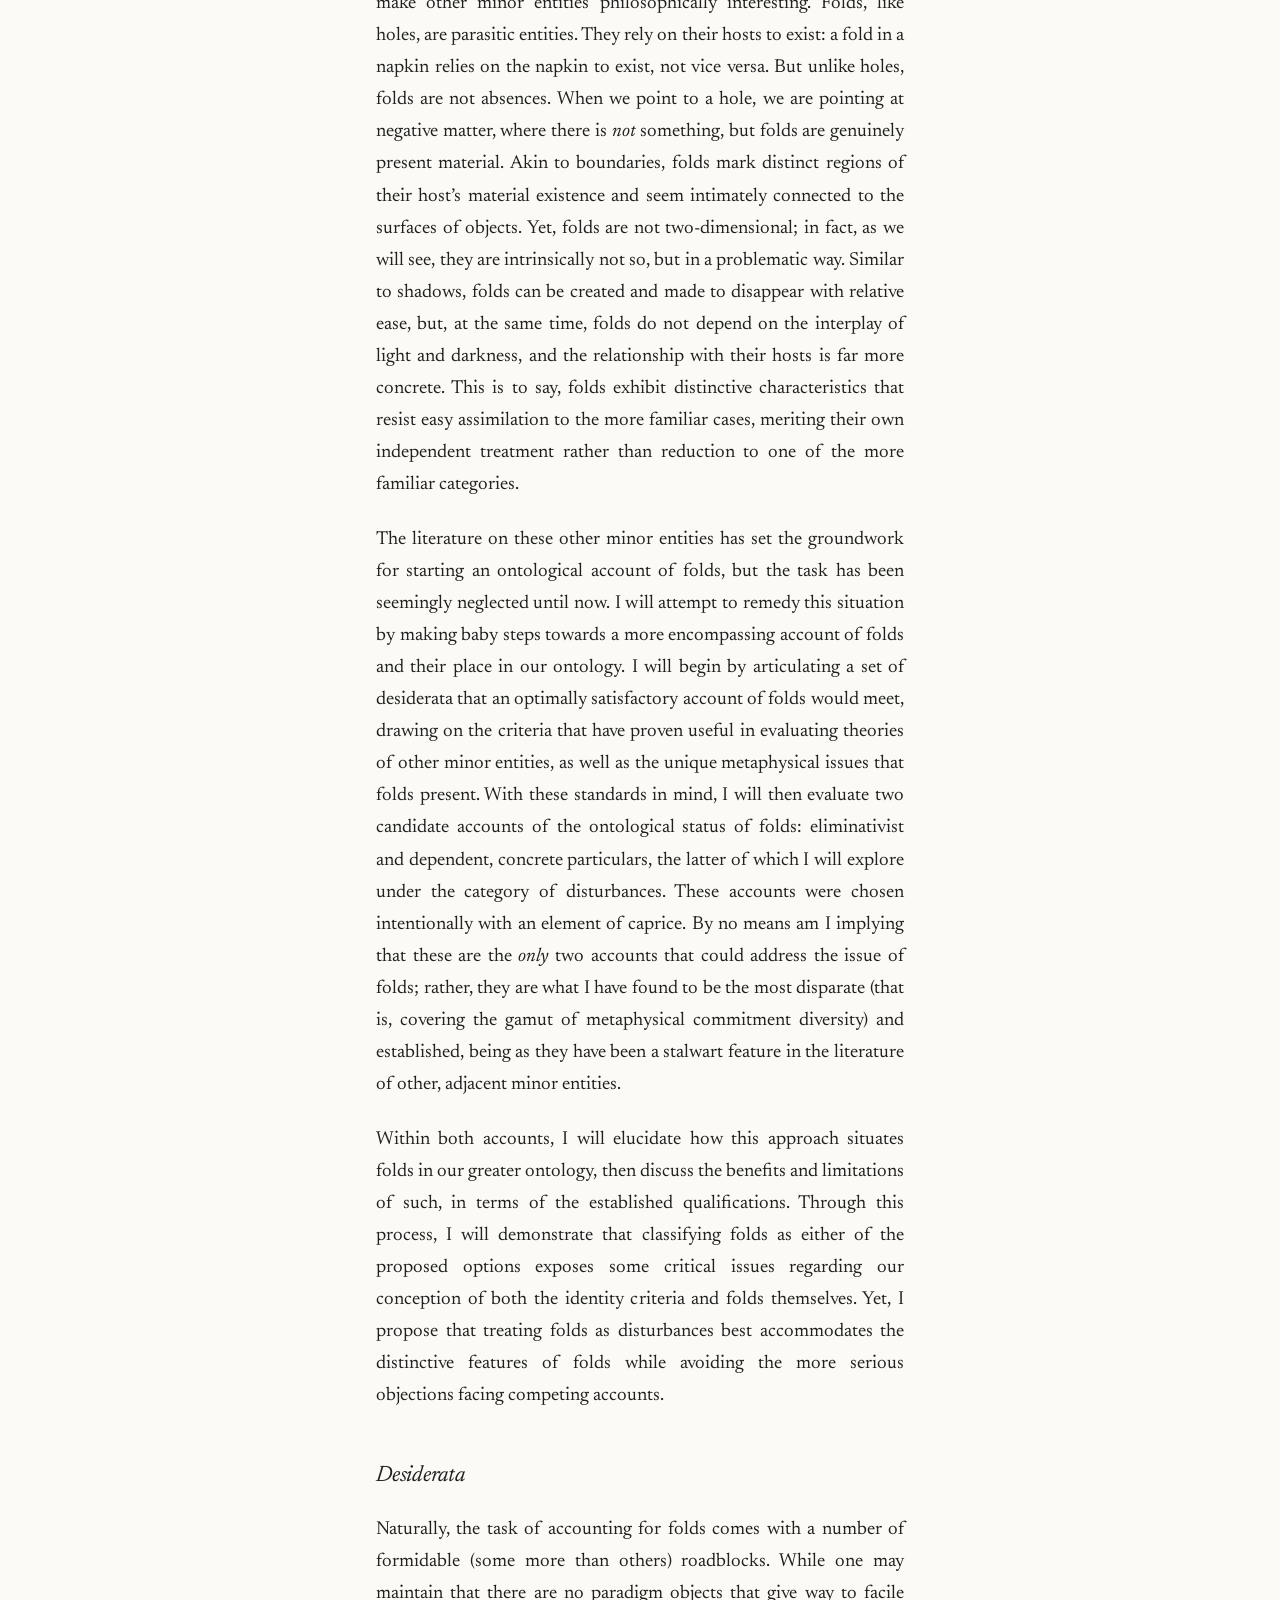
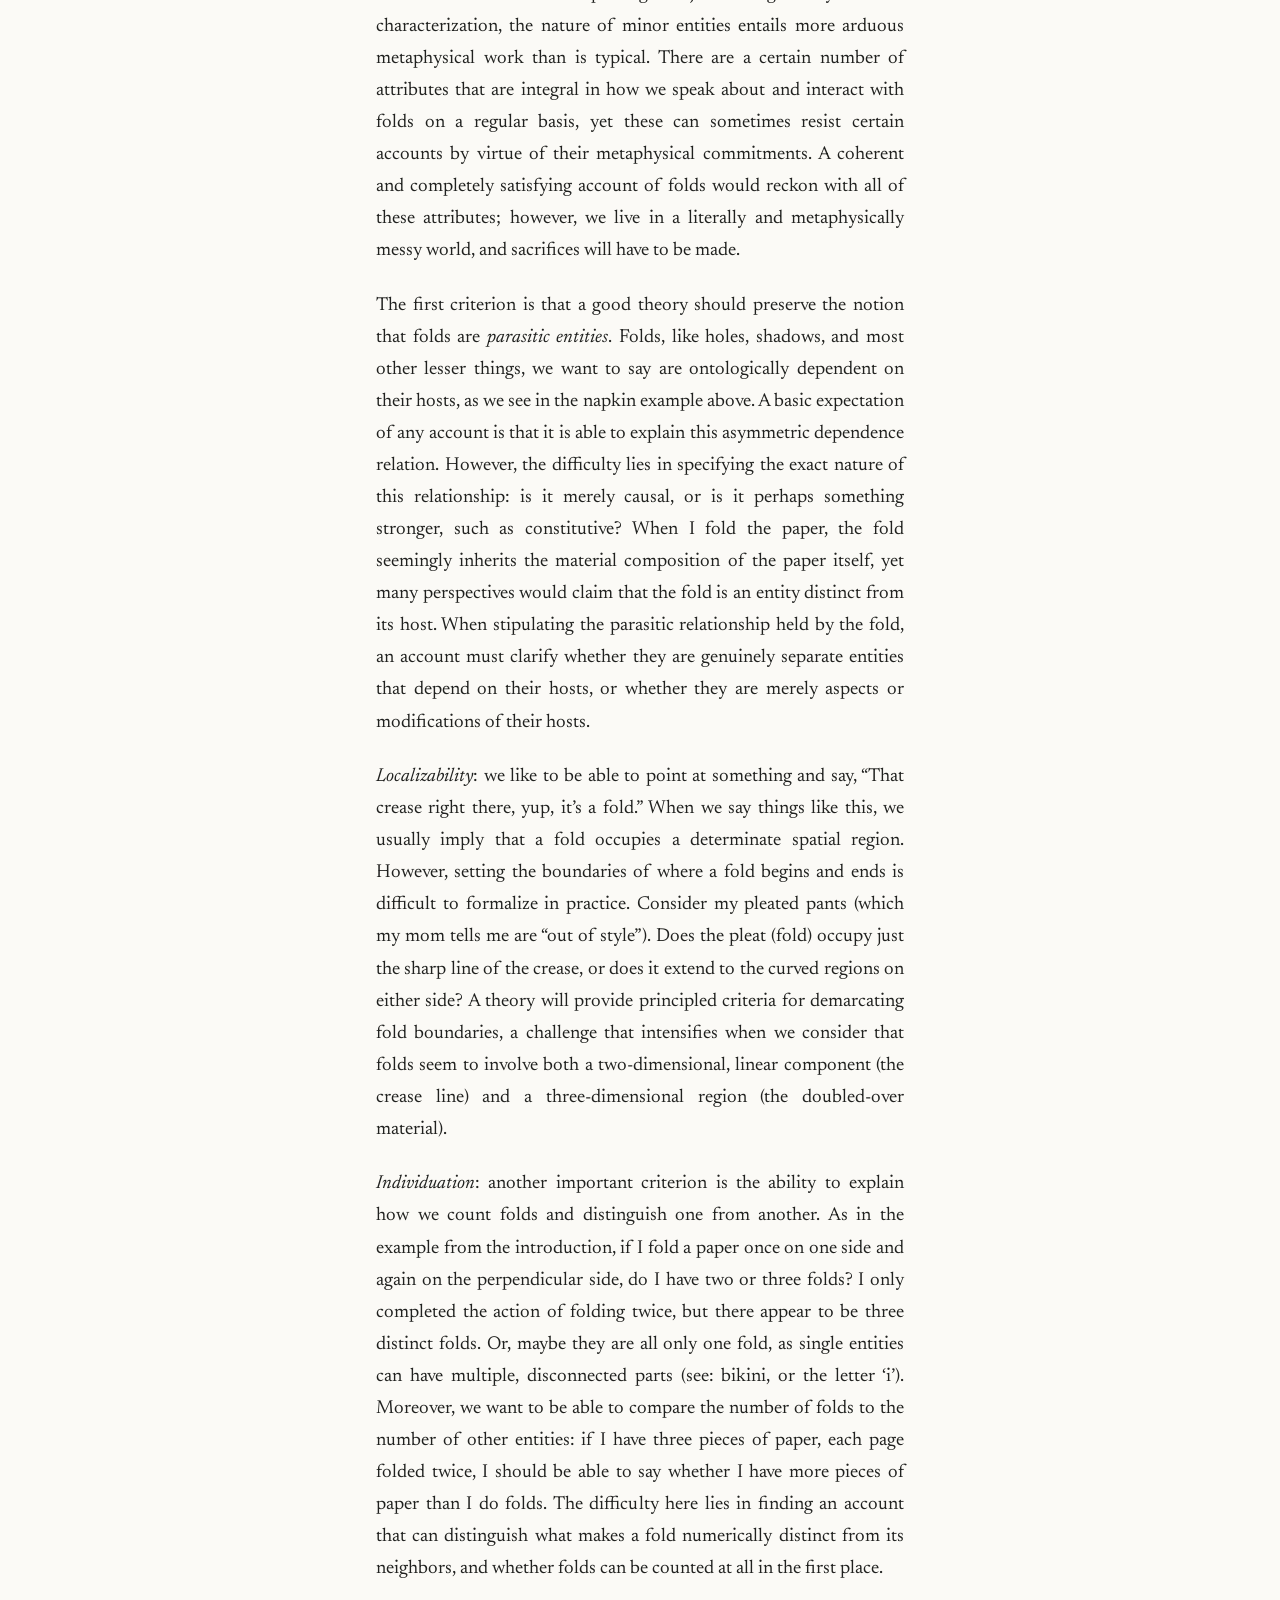
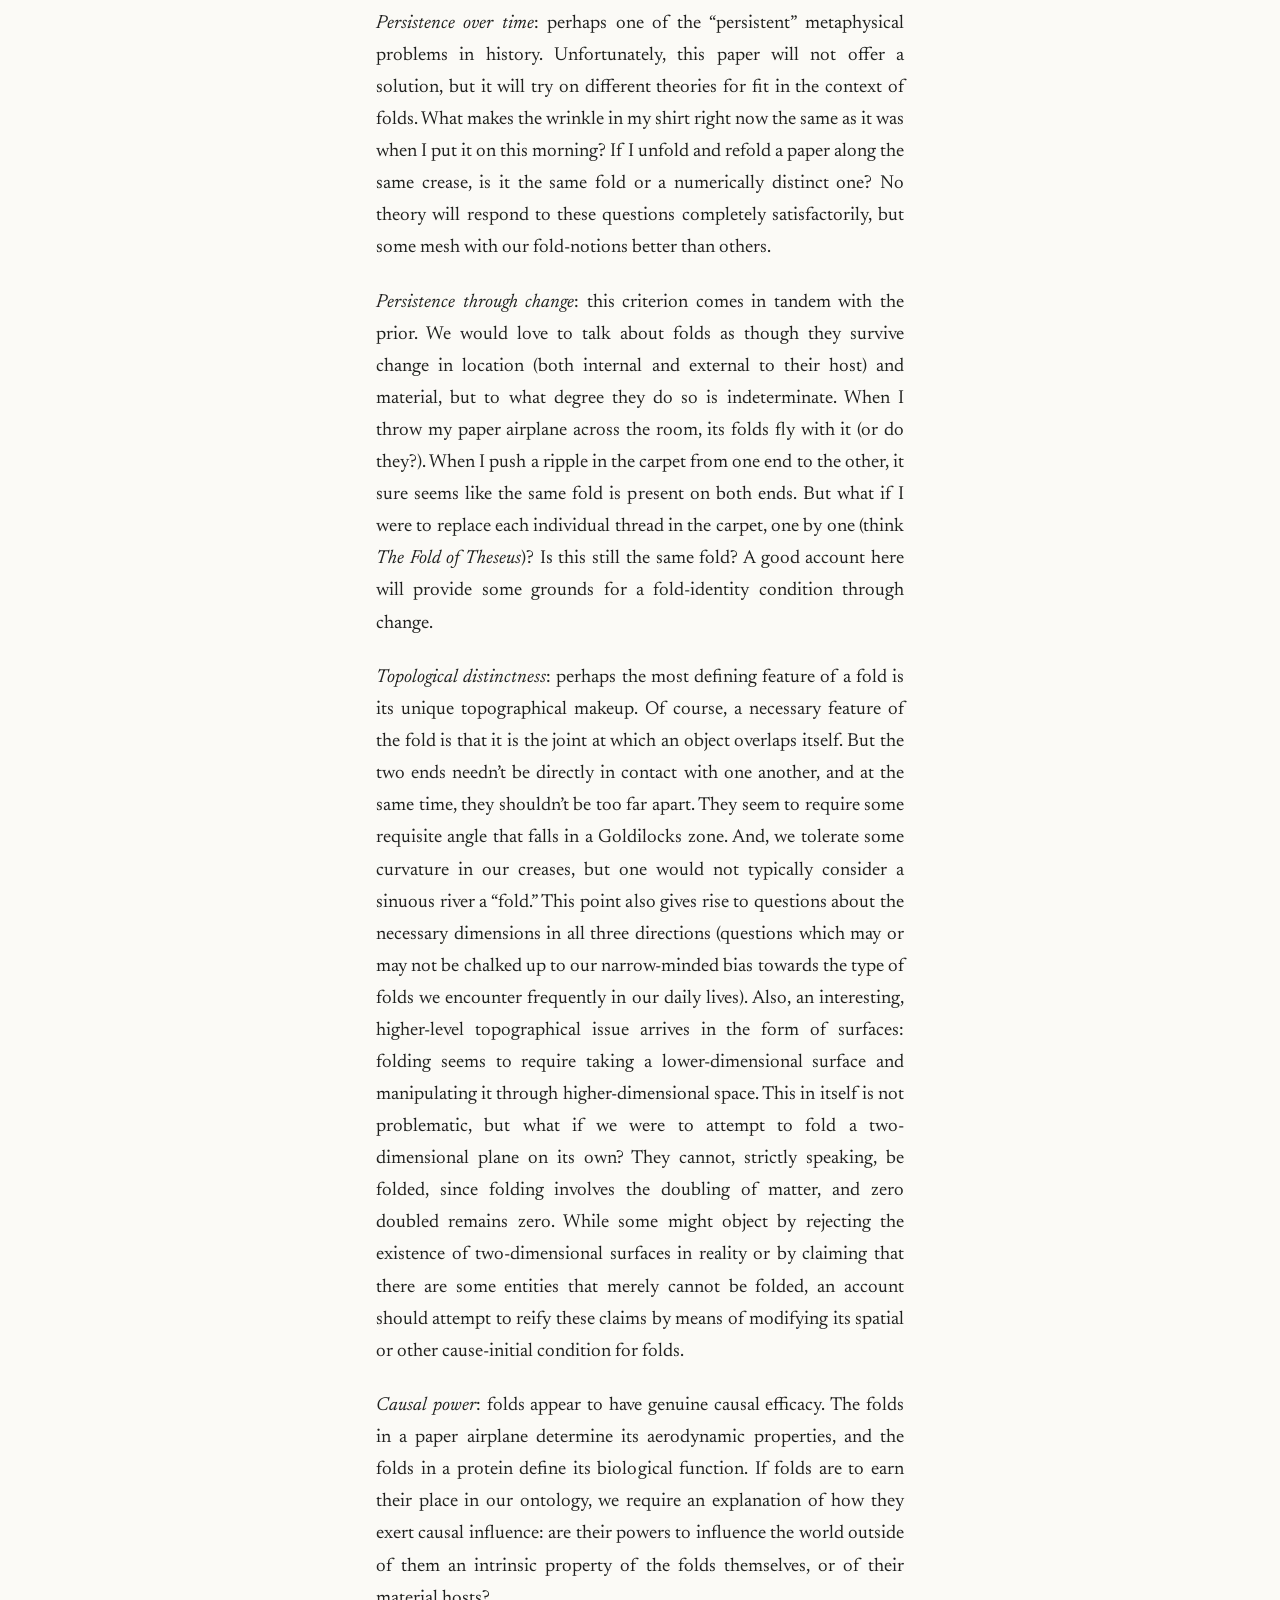
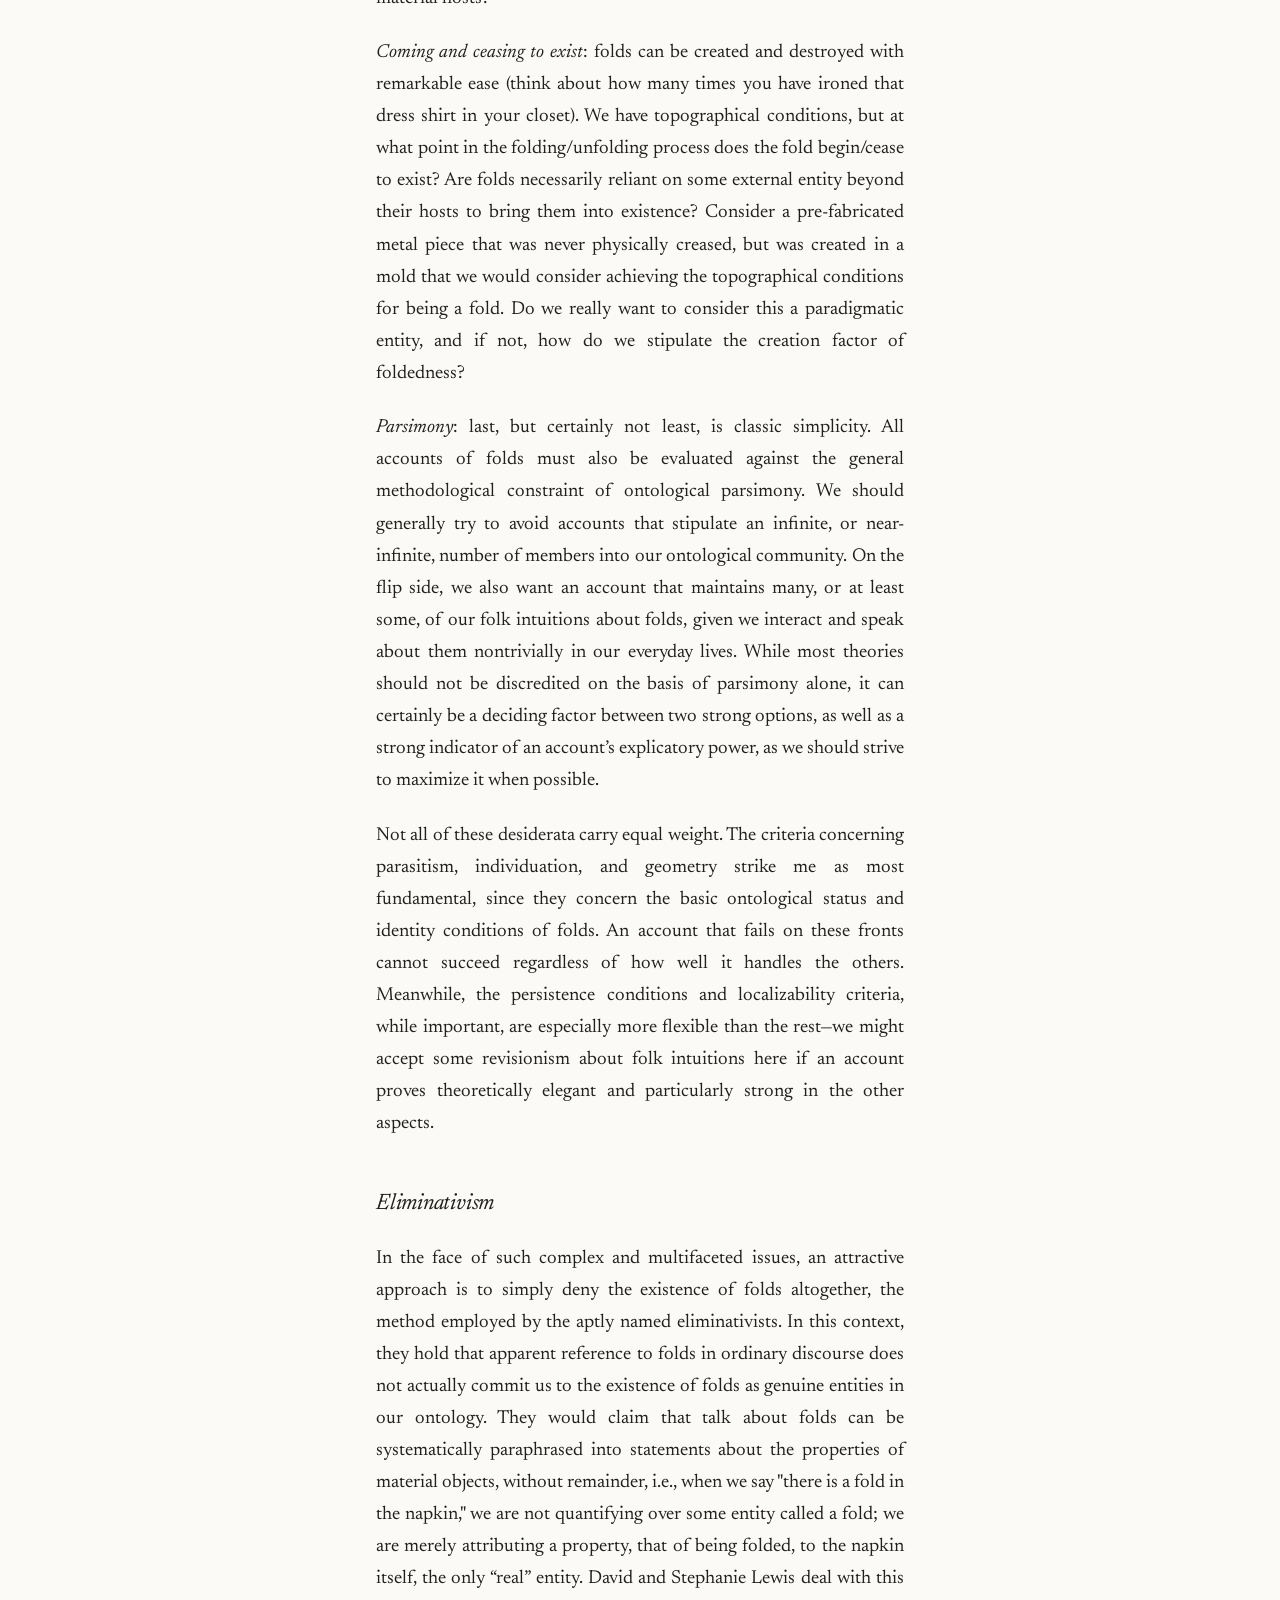
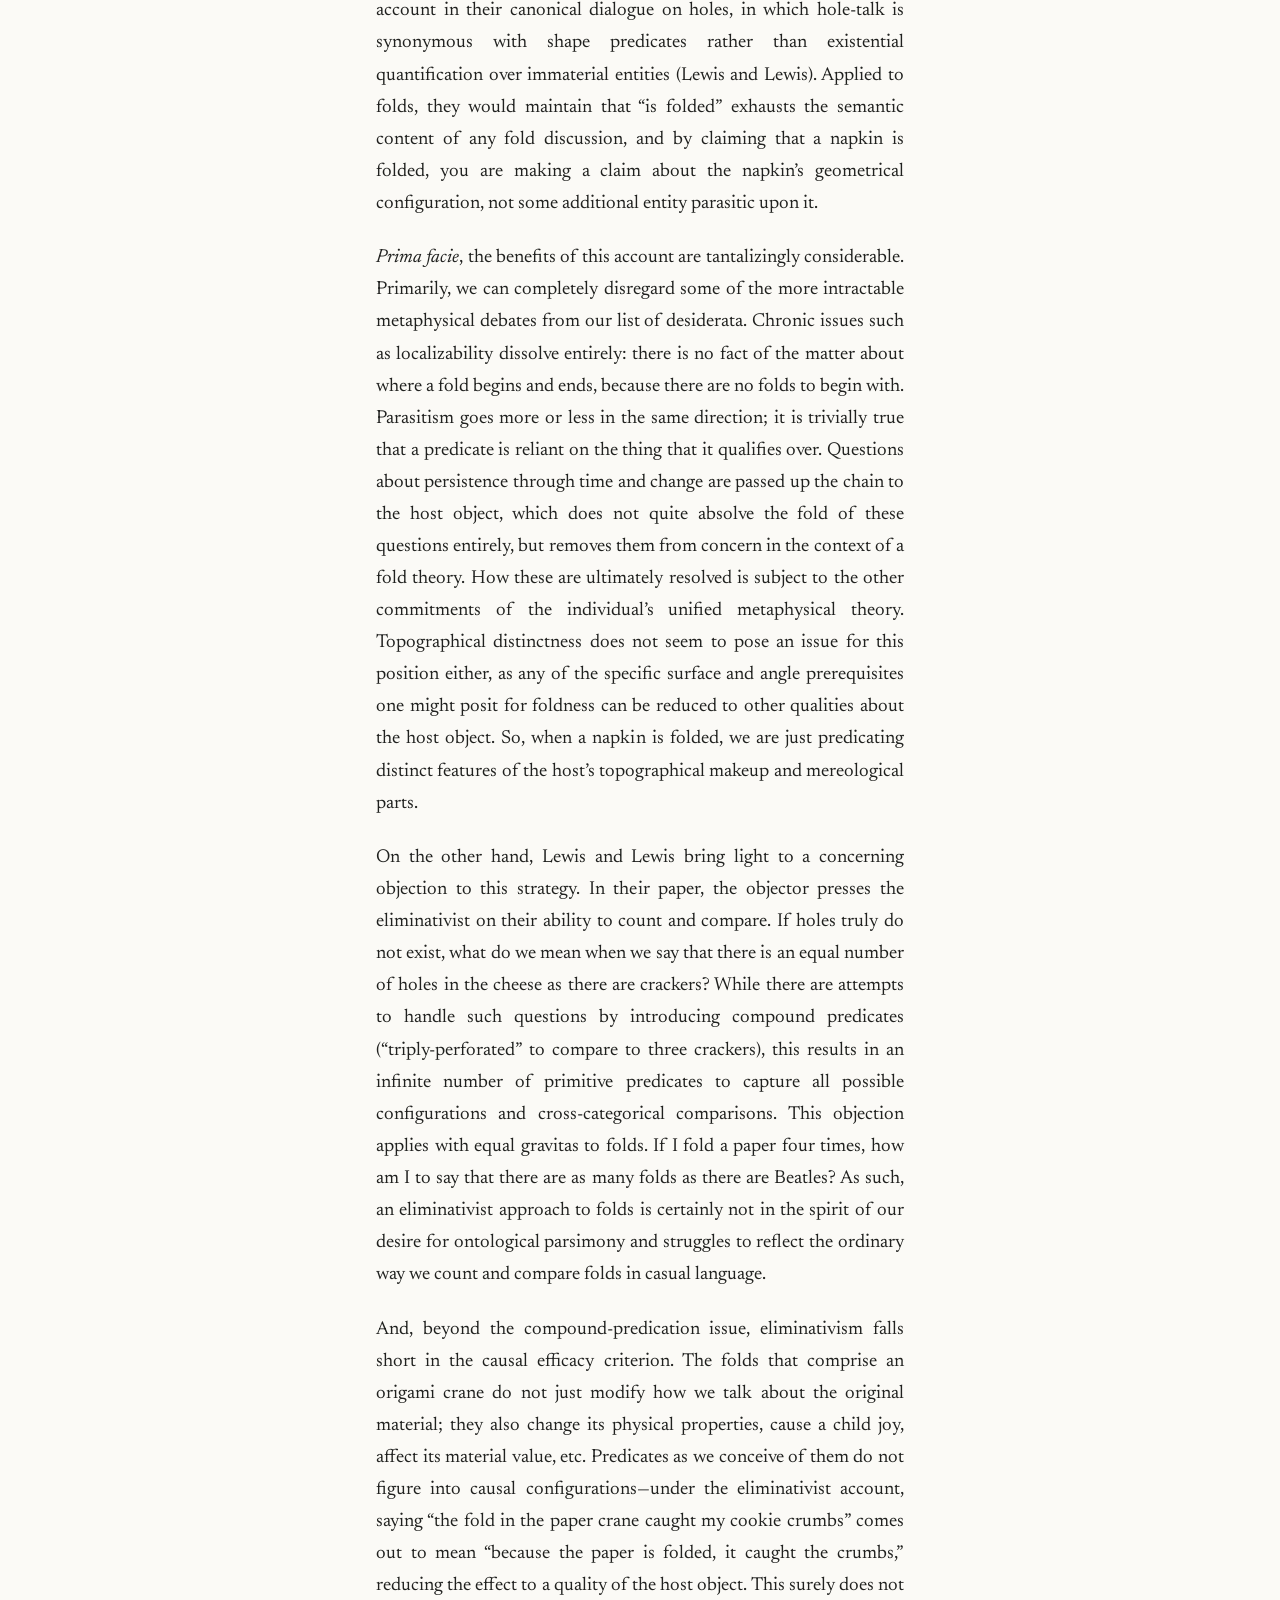
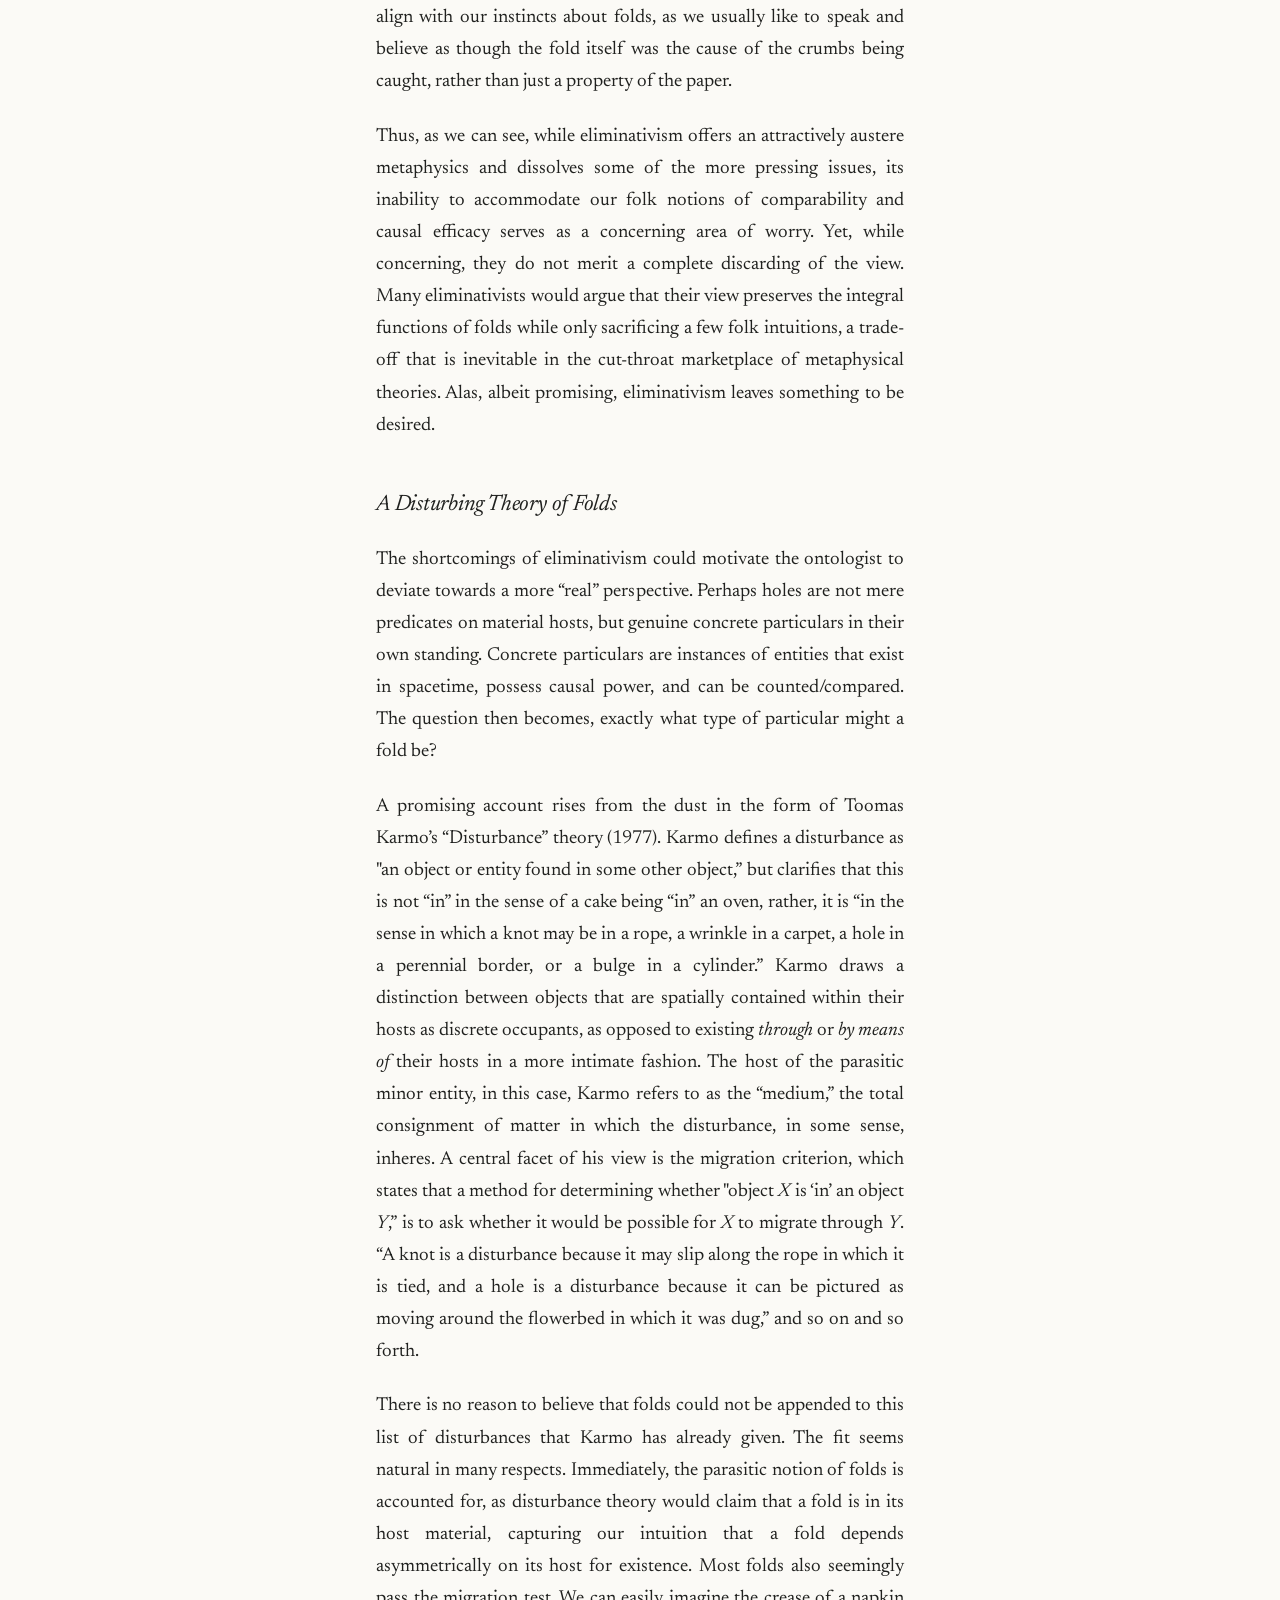
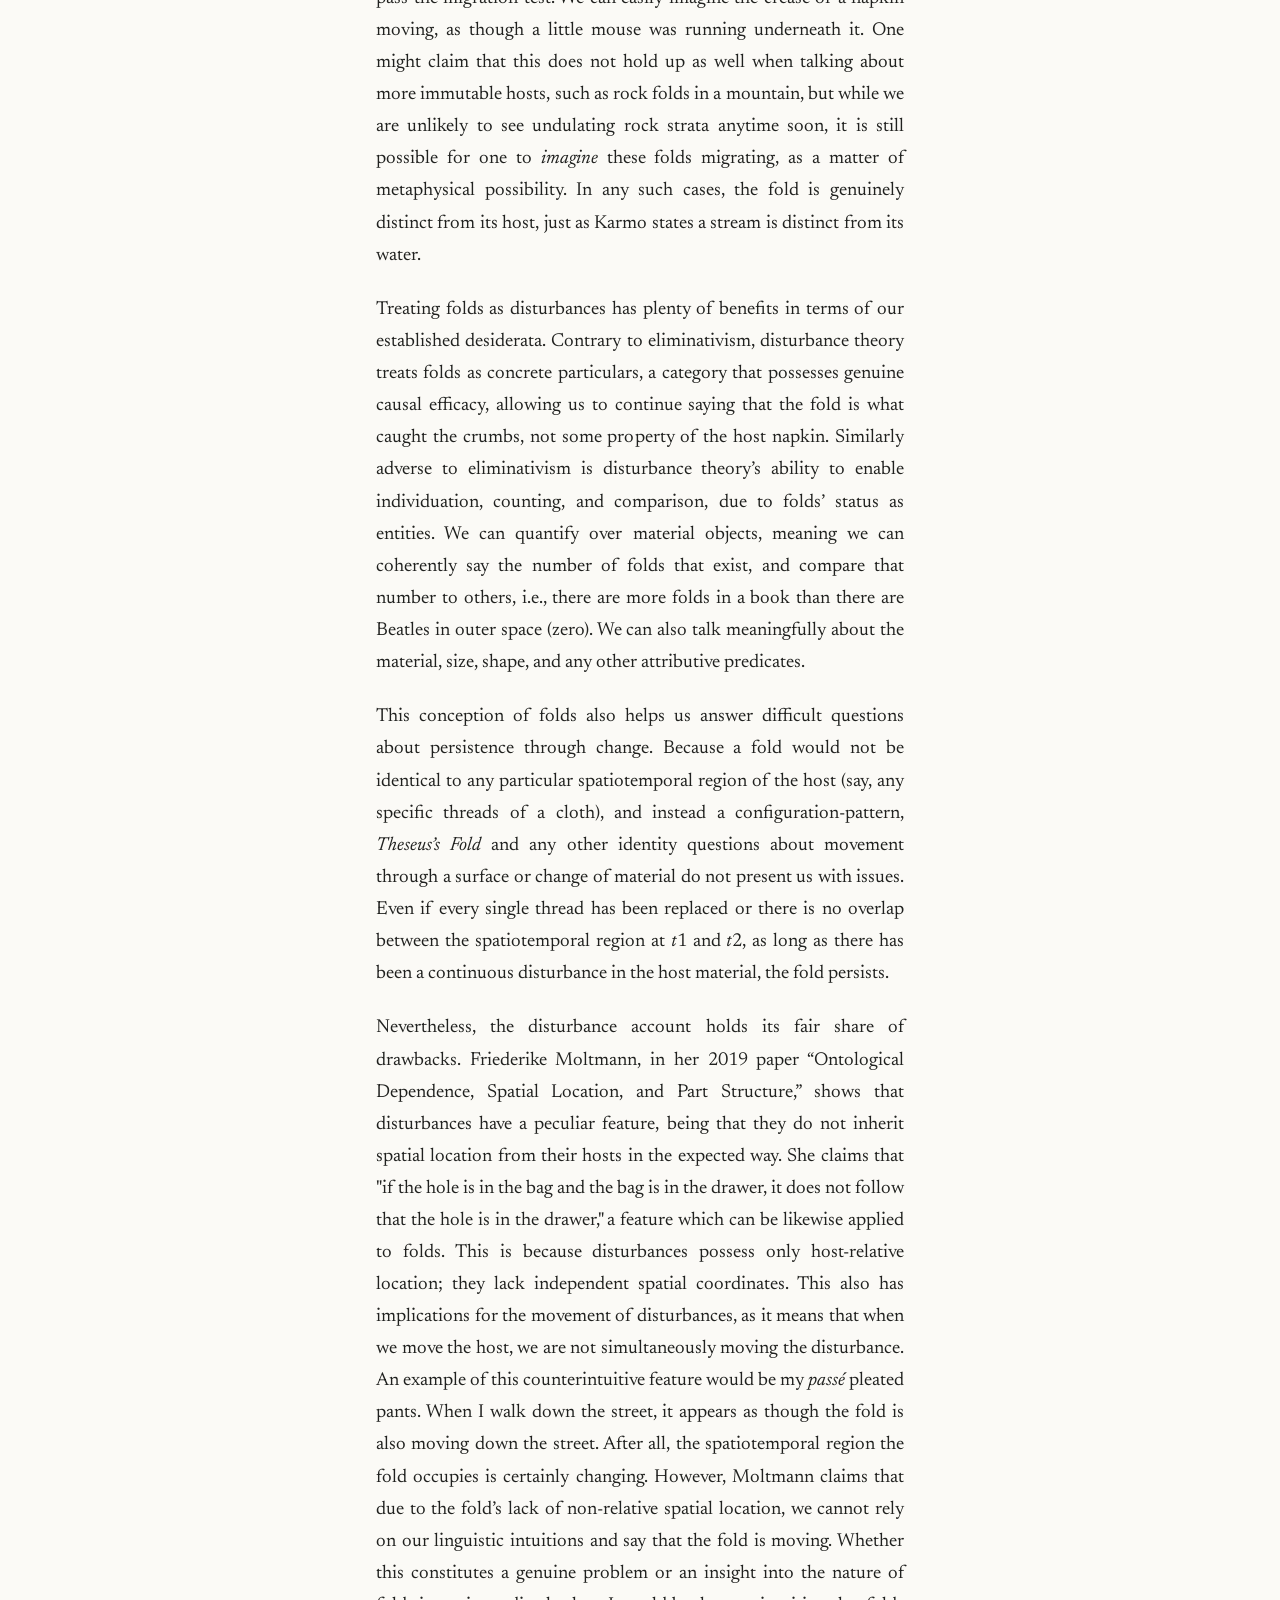
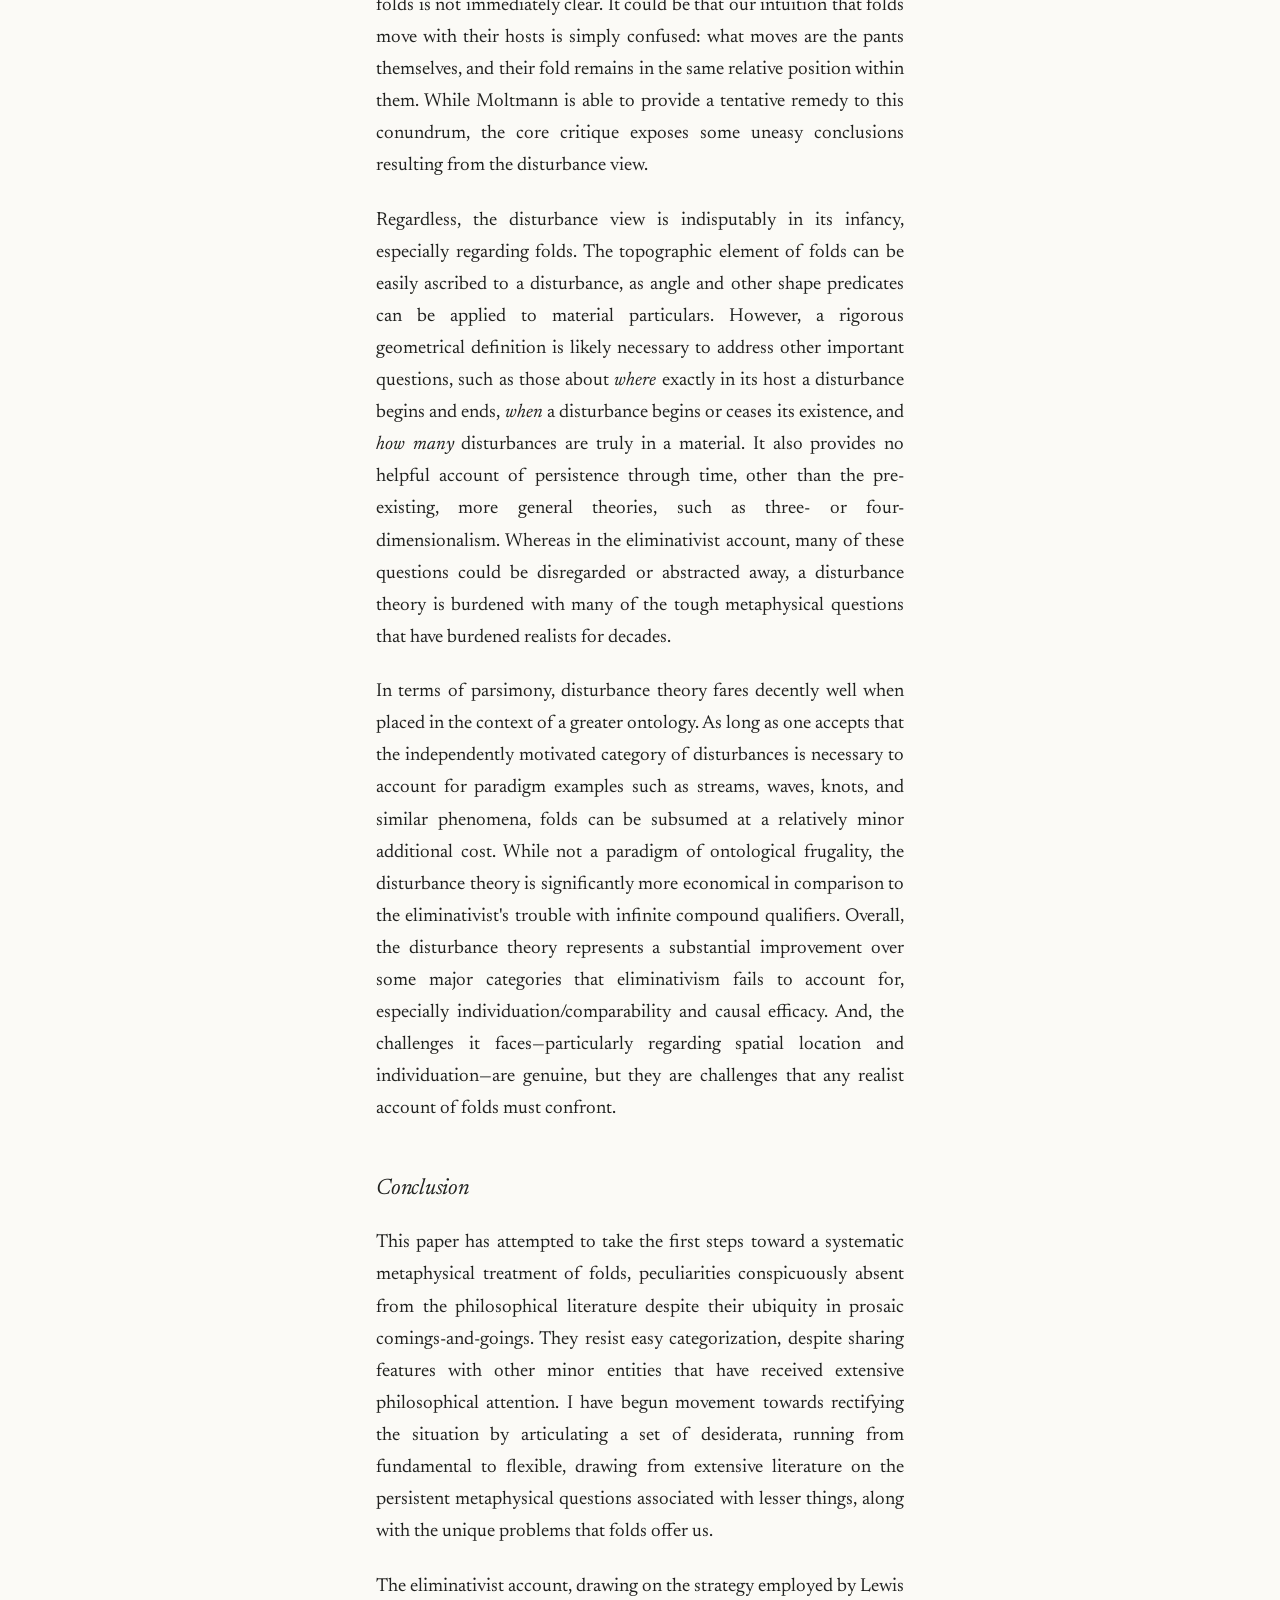
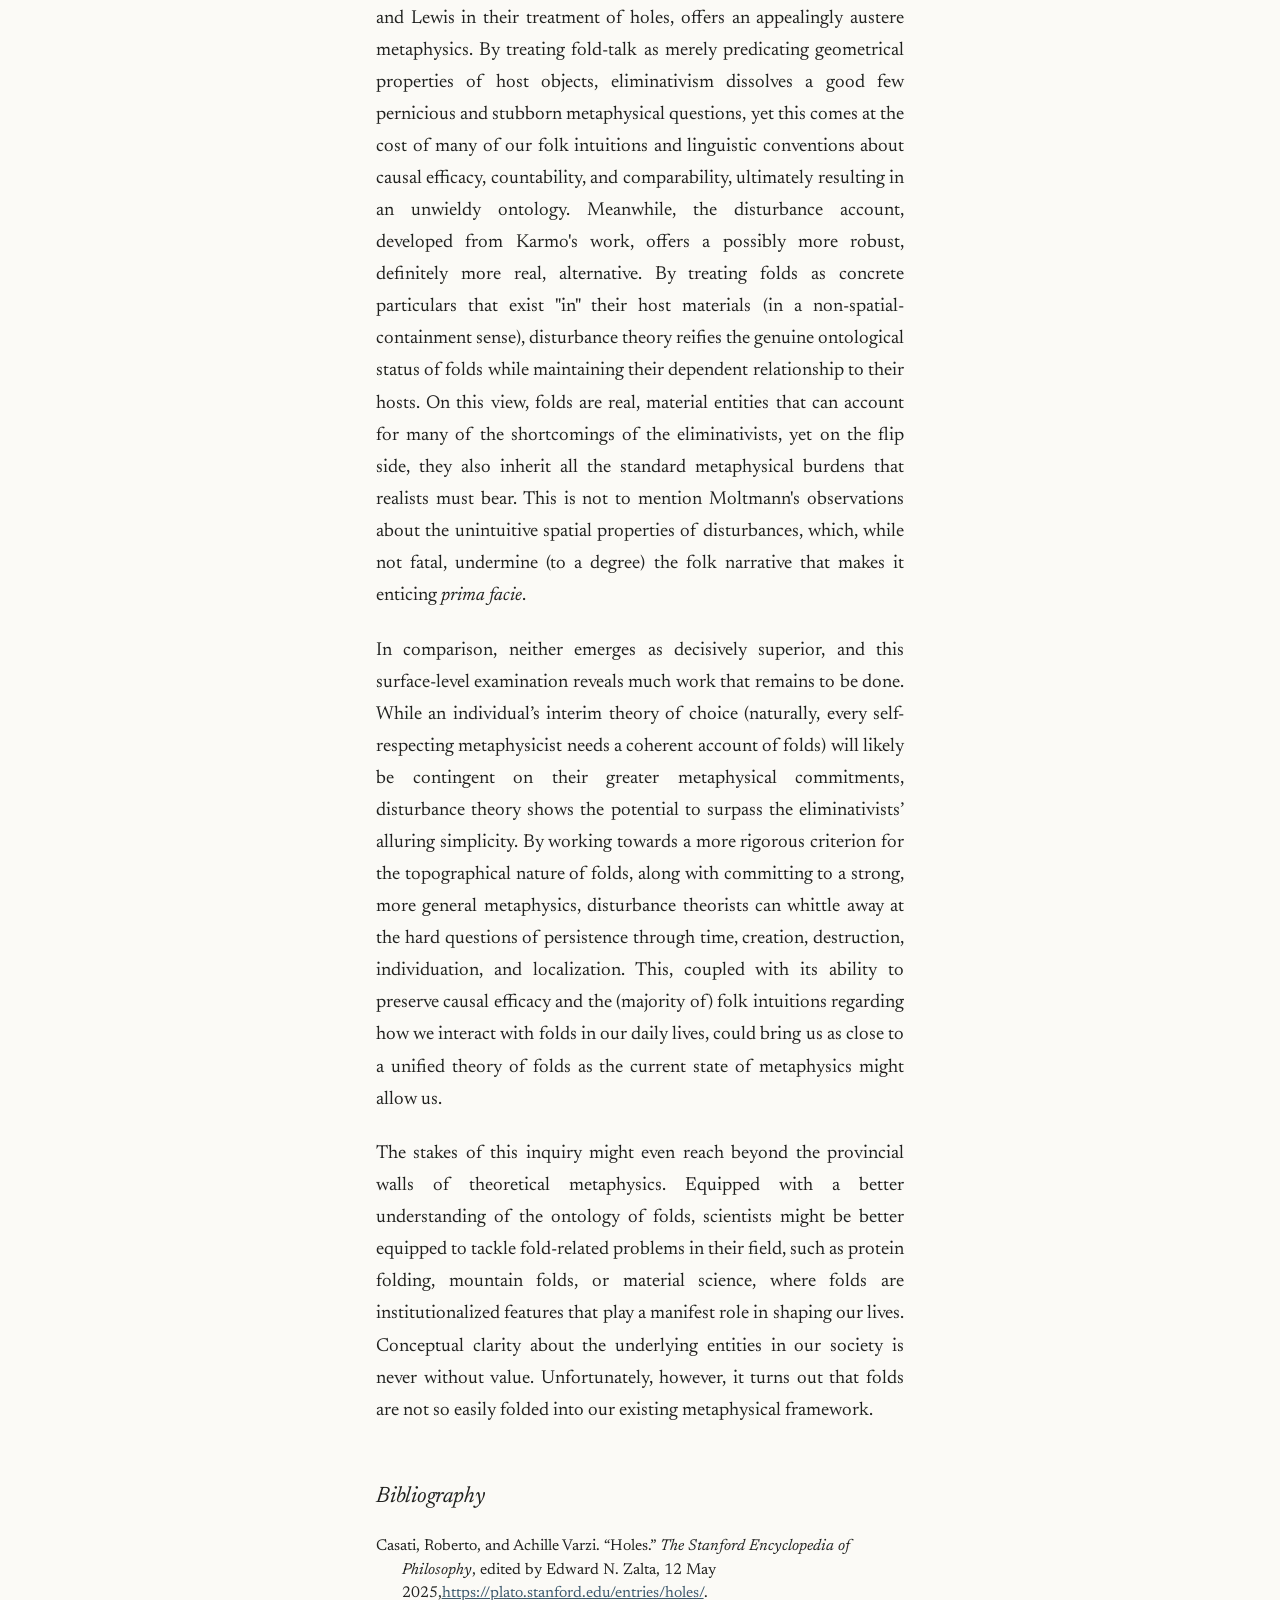
==== commit 136e0de9: "Remove origami fold widget from Folds essay Co-Authored-By: Claude Opus 4.8 <noreply@anthropic.com>" ====
--- a/a-two-fold-approach-to-folds.html
+++ b/a-two-fold-approach-to-folds.html
@@ -131,35 +131,6 @@
     @media (prefers-reduced-motion: reduce) {
       .reveal { animation: none; opacity: 1; transform: none; }
     }
-
-    /* a sheet of paper that folds, stage by stage, into a swan as you scroll */
-    .origami {
-      position: fixed;
-      left: 1.5rem;
-      bottom: 1.5rem;
-      width: 96px;
-      height: 96px;
-      z-index: 40;
-      pointer-events: none;
-    }
-    .origami svg { width: 100%; height: 100%; overflow: visible; display: block; }
-    .origami .frame { opacity: 0; }
-    .origami .pp {
-      fill: #efe9dd;
-      stroke: #b1a78d;
-      stroke-width: 1.4;
-      stroke-linejoin: round;
-      vector-effect: non-scaling-stroke;
-      filter: drop-shadow(0 1px 1.5px rgba(0, 0, 0, 0.2));
-    }
-    .origami .pc {
-      fill: none;
-      stroke: #c7bca2;
-      stroke-width: 0.9;
-      stroke-linejoin: round;
-      vector-effect: non-scaling-stroke;
-    }
-    @media (max-width: 620px) { .origami { width: 78px; height: 78px; left: 1rem; bottom: 1rem; } }
   </style>
   <link rel="stylesheet" href="theme.css">
   <script src="theme.js"></script>
@@ -231,59 +202,8 @@
 
   </main>
 
-  <div class="origami" aria-hidden="true" title="A sheet of paper, folded into a swan as you read.">
-    <svg viewBox="0 0 100 100">
-      <!-- 0: flat sheet -->
-      <g class="frame">
-        <polygon class="pp" points="24,24 76,24 76,76 24,76" />
-      </g>
-      <!-- 1: first crease marked -->
-      <g class="frame">
-        <polygon class="pp" points="24,24 76,24 76,76 24,76" />
-        <line class="pc" x1="24" y1="76" x2="76" y2="24" />
-      </g>
-      <!-- 2: folded in half — a triangle -->
-      <g class="frame">
-        <polygon class="pp" points="76,24 76,76 24,76" />
-        <line class="pc" x1="76" y1="76" x2="50" y2="50" />
-        <line class="pc" x1="50" y1="50" x2="76" y2="24" />
-      </g>
-      <!-- 3: folded again — a kite / bird base -->
-      <g class="frame">
-        <polygon class="pp" points="50,22 71,54 50,86 29,54" />
-        <line class="pc" x1="50" y1="22" x2="50" y2="86" />
-        <line class="pc" x1="29" y1="54" x2="71" y2="54" />
-      </g>
-      <!-- 4: the swan -->
-      <g class="frame">
-        <path class="pp" d="M10 48 Q24 40 42 46 Q54 50 64 52 Q54 36 58 24 Q61 14 70 12 Q78 11 80 16 L88 16 L80 20 Q74 22 72 30 Q70 40 74 48 Q80 58 66 64 Q44 70 28 64 Q14 58 10 48 Z" />
-        <path class="pc" d="M42 46 L66 64 M28 62 L64 52 M62 50 L70 22" />
-      </g>
-    </svg>
-  </div>
-
   <script>
     document.getElementById("year").textContent = new Date().getFullYear();
-
-    /* scrub a sheet of paper through its fold stages into a swan as you scroll */
-    (function () {
-      var frames = [].slice.call(document.querySelectorAll(".origami .frame"));
-      if (!frames.length) return;
-      var last = frames.length - 1;
-      var reduce = window.matchMedia && window.matchMedia("(prefers-reduced-motion: reduce)").matches;
-
-      function update() {
-        var max = document.documentElement.scrollHeight - window.innerHeight;
-        var p = reduce ? 1 : (max > 0 ? Math.min(1, Math.max(0, window.scrollY / max)) : 0);
-        var pos = p * last;                       // 0 → flat sheet, last → swan
-        frames.forEach(function (f, i) {
-          f.style.opacity = Math.max(0, 1 - Math.abs(pos - i)).toFixed(3); // crossfade adjacent stages
-        });
-      }
-      window.addEventListener("scroll", update, { passive: true });
-      window.addEventListener("resize", update);
-      update();
-    })();
   </script>
 </body>
 </html>
